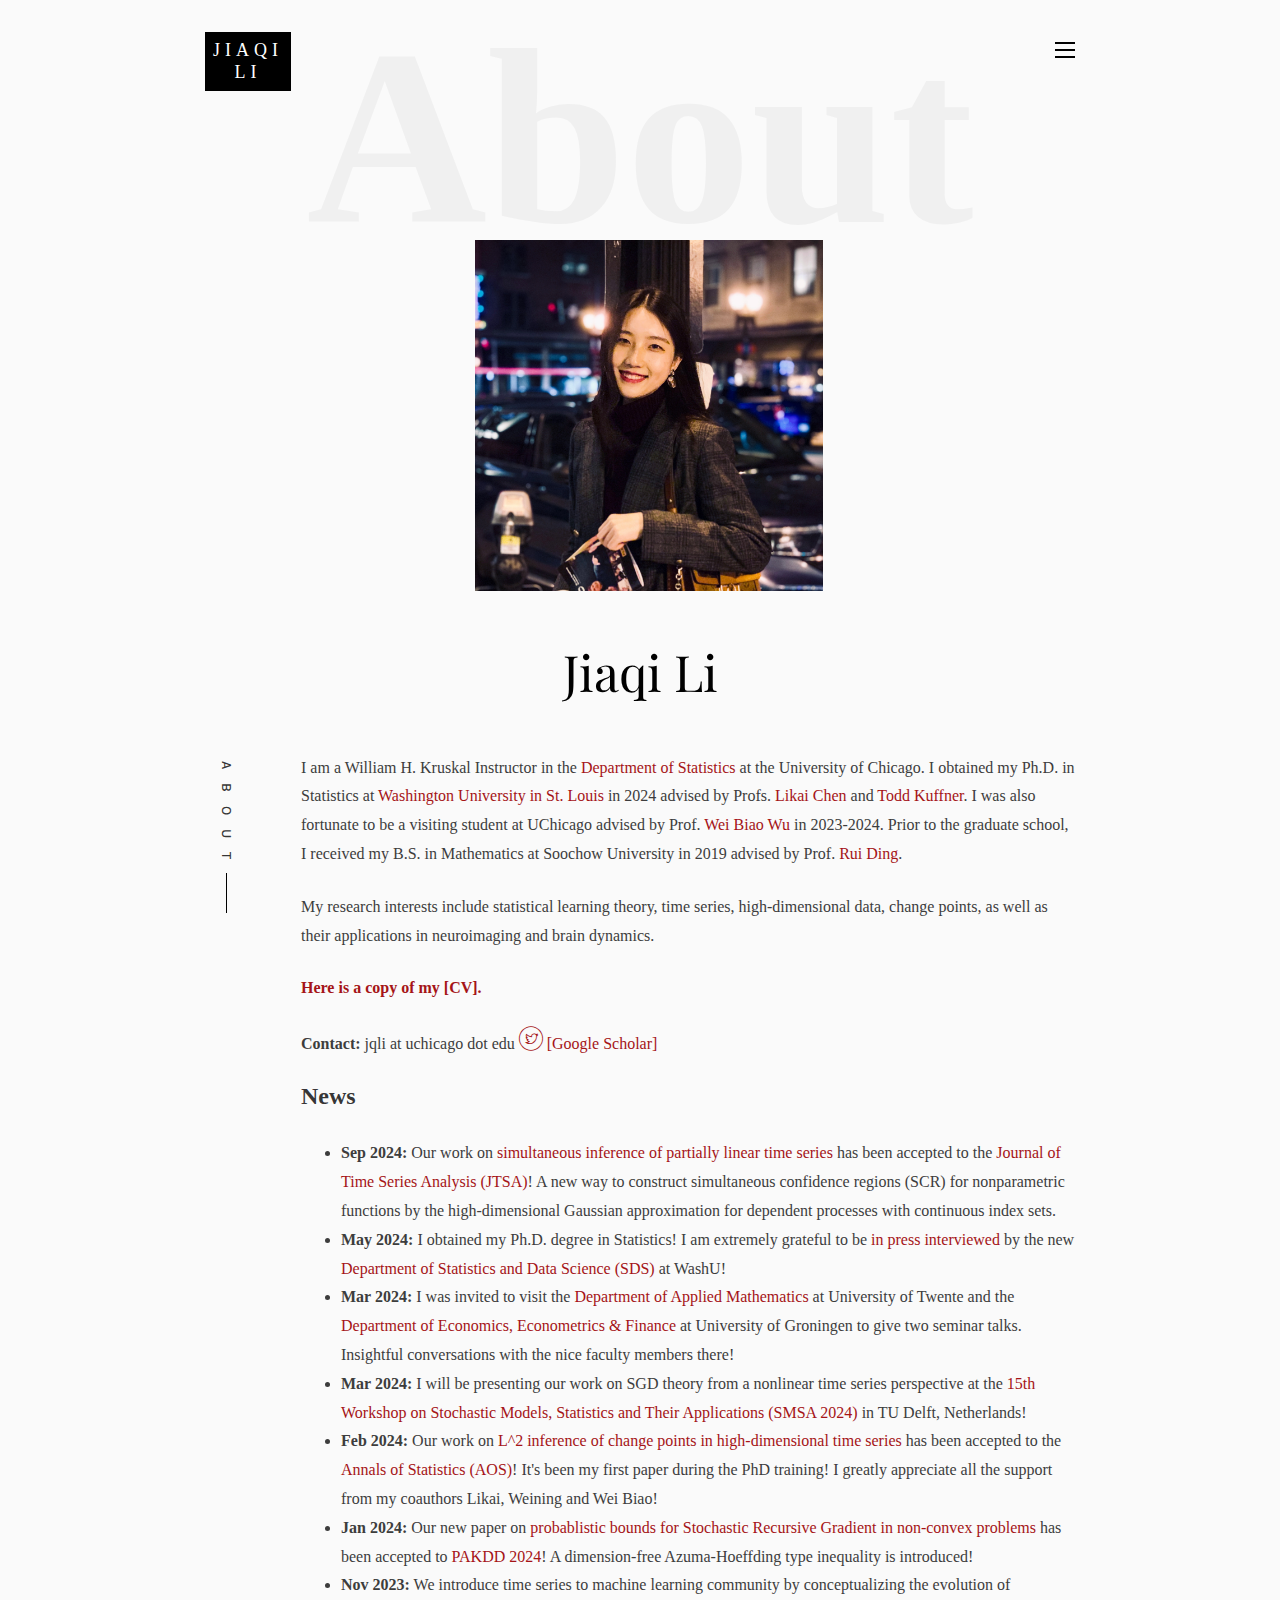
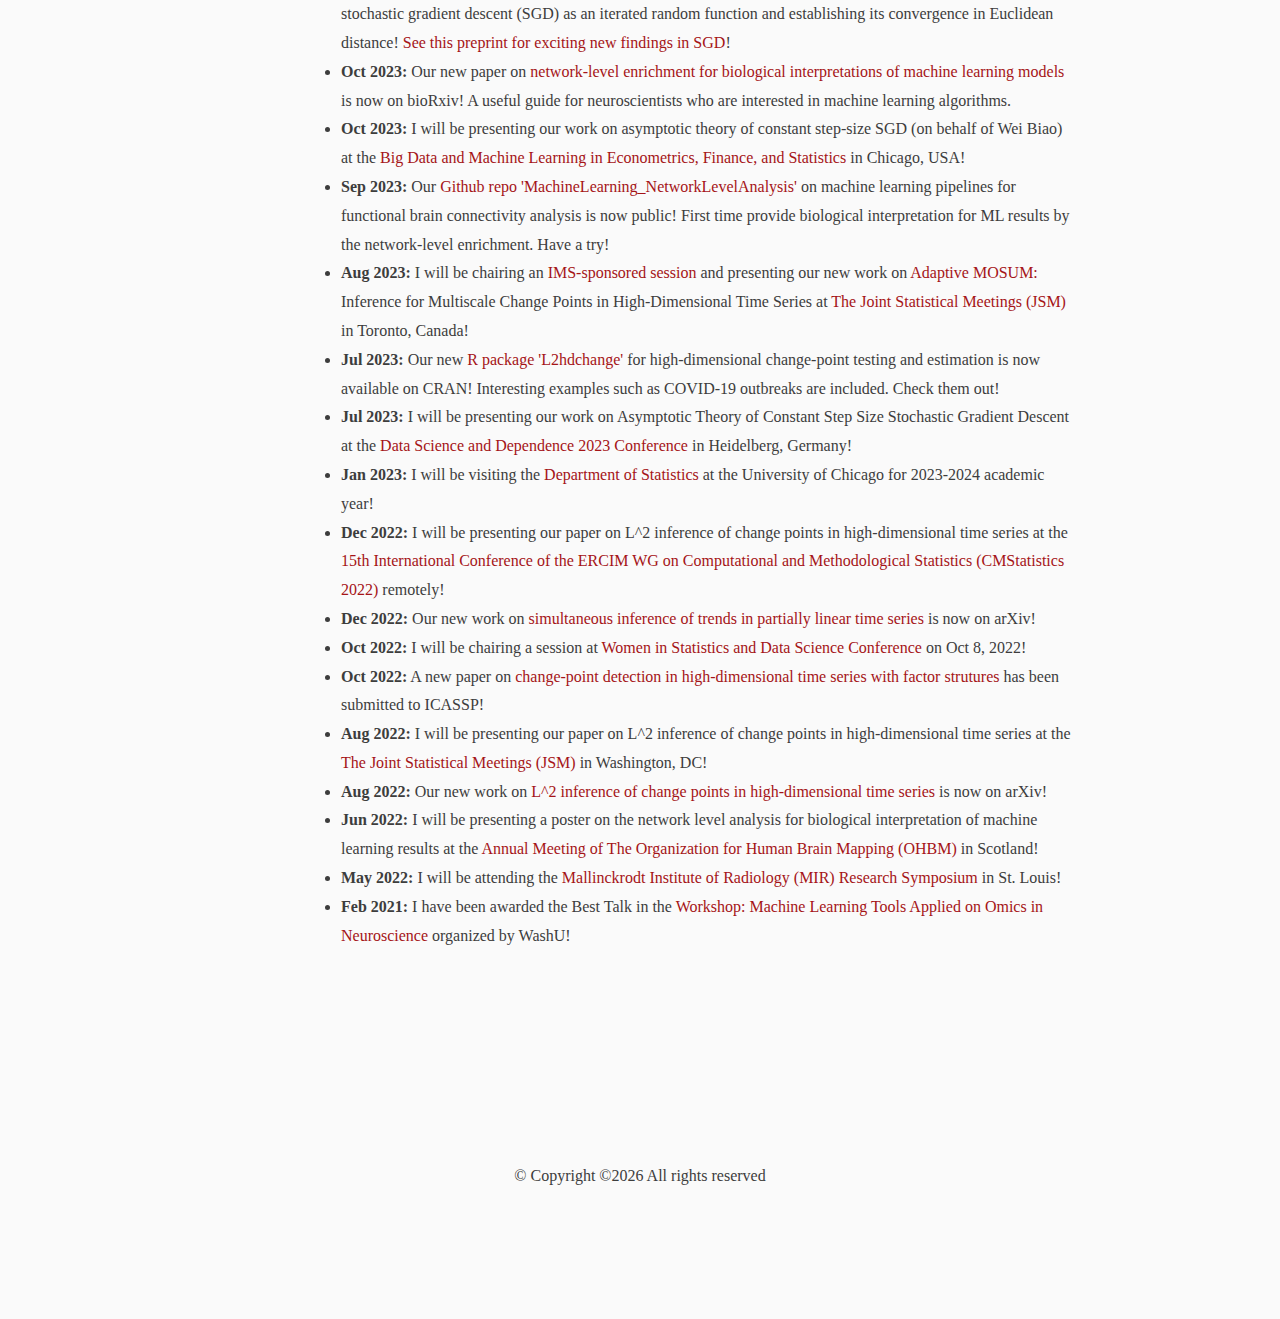
==== index.html @ d32bbbad "new pub" ====
<!DOCTYPE HTML>
<html>
	<head>
	<meta charset="utf-8">
	<meta http-equiv="X-UA-Compatible" content="IE=edge">
	<title>Jiaqi Li</title>
	<meta name="viewport" content="width=device-width, initial-scale=1">
	<meta name="description" content="" />
	<meta name="keywords" content="" />
	<meta name="author" content="" />

  <!-- Facebook and Twitter integration -->
	<meta property="og:title" content=""/>
	<meta property="og:image" content=""/>
	<meta property="og:url" content=""/>
	<meta property="og:site_name" content=""/>
	<meta property="og:description" content=""/>
	<meta name="twitter:title" content="" />
	<meta name="twitter:image" content="" />
	<meta name="twitter:url" content="" />
	<meta name="twitter:card" content="" />

	<!-- Place favicon.ico and apple-touch-icon.png in the root directory -->
	<link rel="shortcut icon" href="favicon.ico">

	<link href="https://fonts.googleapis.com/css?family=Karla:400,700" rel="stylesheet">
	<link href="https://fonts.googleapis.com/css?family=Playfair+Display:400,400i,700" rel="stylesheet">
	
	<!-- Animate.css -->
	<link rel="stylesheet" href="css/animate.css">
	<!-- Icomoon Icon Fonts-->
	<link rel="stylesheet" href="css/icomoon.css">
	<!-- Bootstrap  -->
	<link rel="stylesheet" href="css/bootstrap.css">
	<!-- Owl Carousel -->
	<link rel="stylesheet" href="css/owl.carousel.min.css">
	<link rel="stylesheet" href="css/owl.theme.default.min.css">
	<!-- Magnific Popup -->
	<link rel="stylesheet" href="css/magnific-popup.css">

	<link rel="stylesheet" href="css/style.css">


	<!-- Modernizr JS -->
	<script src="js/modernizr-2.6.2.min.js"></script>
	<!-- FOR IE9 below -->
	<!--[if lt IE 9]>
	<script src="js/respond.min.js"></script>
	<![endif]-->

	</head>
	<body>

	<nav id="colorlib-main-nav" role="navigation">
		<a href="#" class="js-colorlib-nav-toggle colorlib-nav-toggle active"><i></i></a>
		<div class="js-fullheight colorlib-table">
			<div class="colorlib-table-cell js-fullheight">
				<div class="row">
					<div class="col-md-12">
						<ul>
							<li class="active"><a href="index.html">Home</a></li>
							<li><a href="research.html">Research</a></li>
							<li><a href="teaching.html">Teaching</a></li>
							<li><a href="talks.html">Invited Talks</a></li>
							<li><a href="awards.html">Awards</a></li>
						</ul>
					</div>
				</div>
			</div>
		</div>
	</nav>
	
	<div id="colorlib-page">
		<header>
			<div class="container">
				<div class="row">
					<div class="col-md-12">
						<div class="colorlib-navbar-brand">
							<a class="colorlib-logo" href="index.html"><span>Jiaqi</span><span>Li</span></a>
						</div>
						<a href="#" class="js-colorlib-nav-toggle colorlib-nav-toggle"><i></i></a>
					</div>
				</div>
			</div>
		</header>
		<div id="colorlib-about">
			<div class="container">
				<div class="row text-center">
					<h2 class="bold">About</h2>
				</div>
				<div class="row">
					<div class="col-md-5" style="left:30%; width:100%; top:80px;">
						<img class="img-responsive about-img" src="images/me2.jpg" alt="Profile Photo"width="40%" height="40%" >
				</div>
					<div class="col-md-6" style="width:100%;top:80px;">
						<div class="about-desc">
							<h2><span><center>Jiaqi Li</center></span></h2>
							<div class="desc" style="width:100%;top:20px;">
								<div class="rotate">
									<h2 class="heading">About</h2>
								</div>
								<p> I am a William H. Kruskal Instructor in the <a href="https://stat.uchicago.edu/">Department of Statistics</a> at the University of Chicago. I obtained my Ph.D. in Statistics at <a href="https://sds.wustl.edu/">Washington University in St. Louis</a> in 2024 advised by Profs. <a href="https://www.math.wustl.edu/~likai/">Likai Chen</a> and <a href="https://www.math.wustl.edu/~kuffner/">Todd Kuffner</a>. I was also fortunate to be a visiting student at UChicago advised by Prof. <a href="https://stat.uchicago.edu/people/profile/wei-biao-wu/">Wei Biao Wu</a> in 2023-2024. Prior to the graduate school, I received my B.S. in Mathematics at Soochow University in 2019 advised by Prof. <a href="http://math.suda.edu.cn/40/ce/c18193a409806/page.htm">Rui Ding</a>.</p>
								
								<p>My research interests include statistical learning theory, time series, high-dimensional data, change points, as well as their applications in neuroimaging and brain dynamics.</p>
								
								<!--<p><b><font color="#a51417">I am on the 2023-2024 academic job market! <a href="https://drive.google.com/file/d/13npfSYD5qkMMIxzbzjti22knHMFYpekO/view?usp=sharing">[CV]</a> <a href="https://drive.google.com/file/d/1ecm9pVHcduiVQlpTcj-AUVAwcXgzxMup/view?usp=sharing">[RS]</a></font></b></p> -->

								<p><b><font color="#a51417">Here is a copy of my <a href="https://drive.google.com/file/d/1QO8EaOyReXJc2eXBwHR7rakdxSTAwYP7/view?usp=sharing">[CV]</a>. </font></b></p>

  								<p><b>Contact:</b> jqli at uchicago dot edu <a class="colorlib-social-icons" href="https://twitter.com/Jiaqi97Li"><i class="icon-twitter3"></i></a> <a href="https://scholar.google.com/citations?user=QF4pOmwAAAAJ&hl=en">[Google Scholar]</a></p>
  								
  								<h3><b>News</b></h3>
									<ul>
										<li><b>Sep 2024:</b> Our work on <a href="https://arxiv.org/abs/2212.10359">simultaneous inference of partially linear time series</a> has been accepted to the <a href="https://onlinelibrary.wiley.com/journal/14679892">Journal of Time Series Analysis (JTSA)</a>! A new way to construct simultaneous confidence regions (SCR) for nonparametric functions by the high-dimensional Gaussian approximation for dependent processes with continuous index sets.
										<li><b>May 2024:</b> I obtained my Ph.D. degree in Statistics! I am extremely grateful to be <a href="https://sds.wustl.edu/news/jiaqi-li-begin-her-career-william-h-kruskal-instructor-statistics-university-chicago">in press interviewed</a> by the new <a href="https://sds.wustl.edu/">Department of Statistics and Data Science (SDS)</a> at WashU!</li>
										<li><b>Mar 2024:</b> I was invited to visit the <a href="https://sites.google.com/view/seminarsmds/home-page">Department of Applied Mathematics</a> at University of Twente and the <a href="https://www.rug.nl/research/eef/">Department of Economics, Econometrics & Finance</a> at University of Groningen to give two seminar talks. Insightful conversations with the nice faculty members there!</li>
										<li><b>Mar 2024:</b> I will be presenting our work on SGD theory from a nonlinear time series perspective at the <a href="https://sites.google.com/view/smsa2024/">15th Workshop on Stochastic Models, Statistics and Their Applications (SMSA 2024)</a> in TU Delft, Netherlands!</li>
										<li><b>Feb 2024:</b> Our work on <a href="https://arxiv.org/abs/2208.13074">L^2 inference of change points in high-dimensional time series</a> has been accepted to the <a href="https://imstat.org/journals-and-publications/annals-of-statistics/">Annals of Statistics (AOS)</a>! It's been my first paper during the PhD training! I greatly appreciate all the support from my coauthors Likai, Weining and Wei Biao!
										<li><b>Jan 2024:</b> Our new paper on <a href="https://link.springer.com/chapter/10.1007/978-981-97-2259-4_11">probablistic bounds for Stochastic Recursive Gradient in non-convex problems</a> has been accepted to <a href="https://pakdd2024.org/">PAKDD 2024</a>! A dimension-free Azuma-Hoeffding type inequality is introduced!
										<li><b>Nov 2023:</b> We introduce time series to machine learning community by conceptualizing the evolution of stochastic gradient descent (SGD) as an iterated random function and establishing its convergence in Euclidean distance! <a href="https://drive.google.com/file/d/158mH_uiNkOjnBCYDXUWbYUyyr4UDR817/view?usp=sharing">See this preprint for exciting new findings in SGD</a>! 
										<li><b>Oct 2023:</b> Our new paper on <a href="https://www.biorxiv.org/content/10.1101/2023.10.14.562358v1">network-level enrichment for biological interpretations of machine learning models</a> is now on bioRxiv! A useful guide for neuroscientists who are interested in machine learning algorithms.</li>
										<li><b>Oct 2023:</b> I will be presenting our work on asymptotic theory of constant step-size SGD (on behalf of Wei Biao) at the <a href="https://stevanovichcenter.uchicago.edu/big-data-machine-learning-2023/">Big Data and Machine Learning in Econometrics, Finance, and Statistics</a> in Chicago, USA!</li>
										<li><b>Sep 2023:</b> Our <a href="https://github.com/WheelockLab/MachineLearning_NetworkLevelAnalysis">Github repo 'MachineLearning_NetworkLevelAnalysis'</a> on machine learning pipelines for functional brain connectivity analysis is now public! First time provide biological interpretation for ML results by the network-level enrichment. Have a try!</li>
										<li><b>Aug 2023:</b> I will be chairing an <a href="https://ww2.aievolution.com/JSMAnnual/index.cfm?do=ev.viewEv&ev=3060">IMS-sponsored session</a> and presenting our new work on <a href="https://ww2.aievolution.com/JSMAnnual/index.cfm?do=ev.viewEv&ev=3055">Adaptive MOSUM:</a> Inference for Multiscale Change Points in High-Dimensional Time Series at <a href="https://ww2.amstat.org/meetings/jsm/2023/">The Joint Statistical Meetings (JSM)</a> in Toronto, Canada!</li>
										<li><b>Jul 2023:</b> Our new <a href="https://cran.r-project.org/web/packages/L2hdchange/">R package 'L2hdchange'</a> for high-dimensional change-point testing and estimation is now available on CRAN! Interesting examples such as COVID-19 outbreaks are included. Check them out!</li>
										<li><b>Jul 2023:</b> I will be presenting our work on Asymptotic Theory of Constant Step Size Stochastic Gradient Descent at the <a href="https://stat.math.uni-heidelberg.de/datascience2023/index.html">Data Science and Dependence 2023 Conference</a> in Heidelberg, Germany!</li>
										<li><b>Jan 2023:</b> I will be visiting the <a href="https://stat.uchicago.edu/">Department of Statistics</a> at the University of Chicago for 2023-2024 academic year!</li>
										<li><b>Dec 2022:</b> I will be presenting our paper on L^2 inference of change points in high-dimensional time series at the <a href="http://www.cmstatistics.org/CMStatistics2022/">15th International Conference of the ERCIM WG on Computational and Methodological Statistics (CMStatistics 2022)</a> remotely!</li>
										<li><b>Dec 2022:</b> Our new work on <a href="https://arxiv.org/abs/2212.10359">simultaneous inference of trends in partially linear time series</a> is now on arXiv!</li>
										<li><b>Oct 2022:</b> I will be chairing a session at <a href="https://ww2.amstat.org/meetings/wsds/2022/">Women in Statistics and Data Science Conference</a> on Oct 8, 2022!</li>
										<li><b>Oct 2022:</b> A new paper on <a href="https://drive.google.com/file/d/1s4j0N3C0uhy-BPNg4ZkqmdHNwCSccaYa/view?usp=sharing">change-point detection in high-dimensional time series with factor strutures</a> has been submitted to ICASSP!</li>
										<li><b>Aug 2022:</b> I will be presenting our paper on L^2 inference of change points in high-dimensional time series at the <a href="https://ww2.amstat.org/meetings/jsm/2022/">The Joint Statistical Meetings (JSM)</a> in Washington, DC!</li>
										<li><b>Aug 2022:</b> Our new work on <a href="https://arxiv.org/abs/2208.13074">L^2 inference of change points in high-dimensional time series</a> is now on arXiv!</li>
										<li><b>Jun 2022:</b> I will be presenting a poster on the network level analysis for biological interpretation of machine learning results at the <a href="https://www.humanbrainmapping.org/i4a/pages/index.cfm?pageid=4118">Annual Meeting of The Organization for Human Brain Mapping (OHBM)</a> in Scotland!</li>
										<li><b>May 2022:</b> I will be attending the <a href="https://neuroscienceresearch.wustl.edu/calendar_event/mir-research-symposium-5-24-2022-mukherjee/">Mallinckrodt Institute of Radiology (MIR) Research Symposium</a> in St. Louis!</li>
										<li><b>Feb 2021:</b> I have been awarded the Best Talk in the <a href="https://neuroscienceresearch.wustl.edu/resources/workshops/workshop-machine-learning-omics/">Workshop: Machine Learning Tools Applied on Omics in Neuroscience</a> organized by WashU!</li>
									</ul>
							</div>
						</div>
					</div>
				</div>
			</div>			
		</div>


		<footer>
			<div id="footer">
				<div class="container">
					<div class="row">
						<div class="col-md-12 text-center">
							<p>
								&copy; <!-- Link back to Colorlib can't be removed. Template is licensed under CC BY 3.0. -->
Copyright &copy;<script>document.write(new Date().getFullYear());</script> All rights reserved
							</p>
						</div>
					</div>
				</div>
			</div>
		</footer>
	
	</div>

	<!-- jQuery -->
	<script src="js/jquery.min.js"></script>
	<!-- jQuery Easing -->
	<script src="js/jquery.easing.1.3.js"></script>
	<!-- Bootstrap -->
	<script src="js/bootstrap.min.js"></script>
	<!-- Waypoints -->
	<script src="js/jquery.waypoints.min.js"></script>
	<!-- Owl Carousel -->
	<script src="js/owl.carousel.min.js"></script>
	<!-- Magnific Popup -->
	<script src="js/jquery.magnific-popup.min.js"></script>
	<script src="js/magnific-popup-options.js"></script>

	<!-- Main JS (Do not remove) -->
	<script src="js/main.js"></script>

	</body>
</html>
---- css/icomoon.css ----
@font-face {
  font-family: 'icomoon';
  src:  url('fonts/icomoon.eot?tmere9');
  src:  url('fonts/icomoon.eot?tmere9#iefix') format('embedded-opentype'),
    url('fonts/icomoon.ttf?tmere9') format('truetype'),
    url('fonts/icomoon.woff?tmere9') format('woff'),
    url('fonts/icomoon.svg?tmere9#icomoon') format('svg');
  font-weight: normal;
  font-style: normal;
}

[class^="icon-"], [class*=" icon-"] {
  /* use !important to prevent issues with browser extensions that change fonts */
  font-family: 'icomoon' !important;
  speak: none;
  font-style: normal;
  font-weight: normal;
  font-variant: normal;
  text-transform: none;
  line-height: 1;

  /* Better Font Rendering =========== */
  -webkit-font-smoothing: antialiased;
  -moz-osx-font-smoothing: grayscale;
}

.icon-activity:before {
  content: "\e900";
}
.icon-airplay:before {
  content: "\e901";
}
.icon-alert-circle:before {
  content: "\e902";
}
.icon-alert-octagon:before {
  content: "\e903";
}
.icon-alert-triangle:before {
  content: "\e904";
}
.icon-align-center:before {
  content: "\e905";
}
.icon-align-justify:before {
  content: "\e906";
}
.icon-align-left:before {
  content: "\e907";
}
.icon-align-right:before {
  content: "\e908";
}
.icon-anchor:before {
  content: "\e909";
}
.icon-aperture:before {
  content: "\e90a";
}
.icon-arrow-down3:before {
  content: "\e90b";
}
.icon-arrow-down-circle:before {
  content: "\e90c";
}
.icon-arrow-down-left3:before {
  content: "\e90d";
}
.icon-arrow-down-right3:before {
  content: "\e90e";
}
.icon-arrow-left3:before {
  content: "\e90f";
}
.icon-arrow-left-circle:before {
  content: "\e910";
}
.icon-arrow-right3:before {
  content: "\e911";
}
.icon-arrow-right-circle:before {
  content: "\e912";
}
.icon-arrow-up3:before {
  content: "\e913";
}
.icon-arrow-up-circle:before {
  content: "\e914";
}
.icon-arrow-up-left3:before {
  content: "\e915";
}
.icon-arrow-up-right3:before {
  content: "\e916";
}
.icon-at-sign:before {
  content: "\e917";
}
.icon-award:before {
  content: "\e918";
}
.icon-bar-chart:before {
  content: "\e919";
}
.icon-bar-chart-2:before {
  content: "\e91a";
}
.icon-battery:before {
  content: "\e91b";
}
.icon-battery-charging:before {
  content: "\e91c";
}
.icon-bell2:before {
  content: "\e91d";
}
.icon-bell-off:before {
  content: "\e91e";
}
.icon-bluetooth:before {
  content: "\e91f";
}
.icon-bold2:before {
  content: "\e920";
}
.icon-book2:before {
  content: "\e921";
}
.icon-book-open:before {
  content: "\e922";
}
.icon-bookmark2:before {
  content: "\e923";
}
.icon-box:before {
  content: "\e924";
}
.icon-briefcase2:before {
  content: "\e925";
}
.icon-calendar2:before {
  content: "\e926";
}
.icon-camera2:before {
  content: "\e927";
}
.icon-camera-off:before {
  content: "\e928";
}
.icon-cast:before {
  content: "\e929";
}
.icon-check:before {
  content: "\e92a";
}
.icon-check-circle:before {
  content: "\e92b";
}
.icon-check-square:before {
  content: "\e92c";
}
.icon-chevron-down:before {
  content: "\e92d";
}
.icon-chevron-left:before {
  content: "\e92e";
}
.icon-chevron-right:before {
  content: "\e92f";
}
.icon-chevron-up:before {
  content: "\e930";
}
.icon-chevrons-down:before {
  content: "\e931";
}
.icon-chevrons-left:before {
  content: "\e932";
}
.icon-chevrons-right:before {
  content: "\e933";
}
.icon-chevrons-up:before {
  content: "\e934";
}
.icon-chrome2:before {
  content: "\e935";
}
.icon-circle:before {
  content: "\e936";
}
.icon-clipboard2:before {
  content: "\e937";
}
.icon-clock3:before {
  content: "\e938";
}
.icon-cloud2:before {
  content: "\e939";
}
.icon-cloud-drizzle:before {
  content: "\e93a";
}
.icon-cloud-lightning:before {
  content: "\e93b";
}
.icon-cloud-off:before {
  content: "\e93c";
}
.icon-cloud-rain:before {
  content: "\e93d";
}
.icon-cloud-snow:before {
  content: "\e93e";
}
.icon-code:before {
  content: "\e93f";
}
.icon-codepen2:before {
  content: "\e940";
}
.icon-command2:before {
  content: "\e941";
}
.icon-compass3:before {
  content: "\e942";
}
.icon-copy2:before {
  content: "\e943";
}
.icon-corner-down-left:before {
  content: "\e944";
}
.icon-corner-down-right:before {
  content: "\e945";
}
.icon-corner-left-down:before {
  content: "\e946";
}
.icon-corner-left-up:before {
  content: "\e947";
}
.icon-corner-right-down:before {
  content: "\e948";
}
.icon-corner-right-up:before {
  content: "\e949";
}
.icon-corner-up-left:before {
  content: "\e94a";
}
.icon-corner-up-right:before {
  content: "\e94b";
}
.icon-cpu:before {
  content: "\e94c";
}
.icon-credit-card2:before {
  content: "\e94d";
}
.icon-crop2:before {
  content: "\e94e";
}
.icon-crosshair:before {
  content: "\e94f";
}
.icon-database2:before {
  content: "\e950";
}
.icon-delete:before {
  content: "\e951";
}
.icon-disc:before {
  content: "\e952";
}
.icon-dollar-sign:before {
  content: "\e953";
}
.icon-download4:before {
  content: "\e954";
}
.icon-download-cloud:before {
  content: "\e955";
}
.icon-droplet2:before {
  content: "\e956";
}
.icon-edit:before {
  content: "\e957";
}
.icon-edit-2:before {
  content: "\e958";
}
.icon-edit-3:before {
  content: "\e959";
}
.icon-external-link:before {
  content: "\e95a";
}
.icon-eye2:before {
  content: "\e95b";
}
.icon-eye-off:before {
  content: "\e95c";
}
.icon-facebook3:before {
  content: "\e95d";
}
.icon-fast-forward:before {
  content: "\e95e";
}
.icon-feather:before {
  content: "\e95f";
}
.icon-file:before {
  content: "\e960";
}
.icon-file-minus:before {
  content: "\e961";
}
.icon-file-plus:before {
  content: "\e962";
}
.icon-file-text3:before {
  content: "\e963";
}
.icon-film2:before {
  content: "\e964";
}
.icon-filter2:before {
  content: "\e965";
}
.icon-flag2:before {
  content: "\e966";
}
.icon-folder2:before {
  content: "\e967";
}
.icon-folder-minus2:before {
  content: "\e968";
}
.icon-folder-plus2:before {
  content: "\e969";
}
.icon-git-branch:before {
  content: "\e96a";
}
.icon-git-commit:before {
  content: "\e96b";
}
.icon-git-merge:before {
  content: "\e96c";
}
.icon-git-pull-request:before {
  content: "\e96d";
}
.icon-github2:before {
  content: "\e96e";
}
.icon-gitlab:before {
  content: "\e96f";
}
.icon-globe:before {
  content: "\e970";
}
.icon-grid:before {
  content: "\e971";
}
.icon-hard-drive:before {
  content: "\e972";
}
.icon-hash:before {
  content: "\e973";
}
.icon-headphones2:before {
  content: "\e974";
}
.icon-heart2:before {
  content: "\e975";
}
.icon-help-circle:before {
  content: "\e976";
}
.icon-home4:before {
  content: "\e977";
}
.icon-image2:before {
  content: "\e978";
}
.icon-inbox:before {
  content: "\e979";
}
.icon-info2:before {
  content: "\e97a";
}
.icon-instagram2:before {
  content: "\e97b";
}
.icon-italic2:before {
  content: "\e97c";
}
.icon-layers:before {
  content: "\e97d";
}
.icon-layout:before {
  content: "\e97e";
}
.icon-life-buoy:before {
  content: "\e97f";
}
.icon-link2:before {
  content: "\e980";
}
.icon-link-2:before {
  content: "\e981";
}
.icon-linkedin3:before {
  content: "\e982";
}
.icon-list3:before {
  content: "\e983";
}
.icon-loader:before {
  content: "\e984";
}
.icon-lock2:before {
  content: "\e985";
}
.icon-log-in:before {
  content: "\e986";
}
.icon-log-out:before {
  content: "\e987";
}
.icon-mail5:before {
  content: "\e988";
}
.icon-map3:before {
  content: "\e989";
}
.icon-map-pin:before {
  content: "\e98a";
}
.icon-maximize:before {
  content: "\e98b";
}
.icon-maximize-2:before {
  content: "\e98c";
}
.icon-menu5:before {
  content: "\e98d";
}
.icon-message-circle:before {
  content: "\e98e";
}
.icon-message-square:before {
  content: "\e98f";
}
.icon-mic2:before {
  content: "\e990";
}
.icon-mic-off:before {
  content: "\e991";
}
.icon-minimize:before {
  content: "\e992";
}
.icon-minimize-2:before {
  content: "\e993";
}
.icon-minus2:before {
  content: "\e994";
}
.icon-minus-circle:before {
  content: "\e995";
}
.icon-minus-square:before {
  content: "\e996";
}
.icon-monitor:before {
  content: "\e997";
}
.icon-moon:before {
  content: "\e998";
}
.icon-more-horizontal:before {
  content: "\e999";
}
.icon-more-vertical:before {
  content: "\e99a";
}
.icon-move:before {
  content: "\e99b";
}
.icon-music2:before {
  content: "\e99c";
}
.icon-navigation:before {
  content: "\e99d";
}
.icon-navigation-2:before {
  content: "\e99e";
}
.icon-octagon:before {
  content: "\e99f";
}
.icon-package:before {
  content: "\e9a0";
}
.icon-paperclip:before {
  content: "\e9a1";
}
.icon-pause3:before {
  content: "\e9a2";
}
.icon-pause-circle:before {
  content: "\e9a3";
}
.icon-percent:before {
  content: "\e9a4";
}
.icon-phone2:before {
  content: "\e9a5";
}
.icon-phone-call:before {
  content: "\e9a6";
}
.icon-phone-forwarded:before {
  content: "\e9a7";
}
.icon-phone-incoming:before {
  content: "\e9a8";
}
.icon-phone-missed:before {
  content: "\e9a9";
}
.icon-phone-off:before {
  content: "\e9aa";
}
.icon-phone-outgoing:before {
  content: "\e9ab";
}
.icon-pie-chart2:before {
  content: "\e9ac";
}
.icon-play4:before {
  content: "\e9ad";
}
.icon-play-circle:before {
  content: "\e9ae";
}
.icon-plus2:before {
  content: "\e9af";
}
.icon-plus-circle:before {
  content: "\e9b0";
}
.icon-plus-square:before {
  content: "\e9b1";
}
.icon-pocket:before {
  content: "\e9b2";
}
.icon-power2:before {
  content: "\e9b3";
}
.icon-printer2:before {
  content: "\e9b4";
}
.icon-radio:before {
  content: "\e9b5";
}
.icon-refresh-ccw:before {
  content: "\e9b6";
}
.icon-refresh-cw:before {
  content: "\e9b7";
}
.icon-repeat:before {
  content: "\e9b8";
}
.icon-rewind:before {
  content: "\e9b9";
}
.icon-rotate-ccw:before {
  content: "\e9ba";
}
.icon-rotate-cw:before {
  content: "\e9bb";
}
.icon-rss3:before {
  content: "\e9bc";
}
.icon-save:before {
  content: "\e9bd";
}
.icon-scissors2:before {
  content: "\e9be";
}
.icon-search2:before {
  content: "\e9bf";
}
.icon-send:before {
  content: "\e9c0";
}
.icon-server:before {
  content: "\e9c1";
}
.icon-settings:before {
  content: "\e9c2";
}
.icon-share3:before {
  content: "\e9c3";
}
.icon-share-2:before {
  content: "\e9c4";
}
.icon-shield2:before {
  content: "\e9c5";
}
.icon-shield-off:before {
  content: "\e9c6";
}
.icon-shopping-bag:before {
  content: "\e9c7";
}
.icon-shopping-cart:before {
  content: "\e9c8";
}
.icon-shuffle2:before {
  content: "\e9c9";
}
.icon-sidebar:before {
  content: "\e9ca";
}
.icon-skip-back:before {
  content: "\e9cb";
}
.icon-skip-forward:before {
  content: "\e9cc";
}
.icon-slack:before {
  content: "\e9cd";
}
.icon-slash:before {
  content: "\e9ce";
}
.icon-sliders:before {
  content: "\e9cf";
}
.icon-smartphone:before {
  content: "\e9d0";
}
.icon-speaker:before {
  content: "\e9d1";
}
.icon-square:before {
  content: "\e9d2";
}
.icon-star:before {
  content: "\e9d3";
}
.icon-stop-circle:before {
  content: "\e9d4";
}
.icon-sun2:before {
  content: "\e9d5";
}
.icon-sunrise:before {
  content: "\e9d6";
}
.icon-sunset:before {
  content: "\e9d7";
}
.icon-tablet2:before {
  content: "\e9d8";
}
.icon-tag:before {
  content: "\e9d9";
}
.icon-target2:before {
  content: "\e9da";
}
.icon-terminal2:before {
  content: "\e9db";
}
.icon-thermometer:before {
  content: "\e9dc";
}
.icon-thumbs-down:before {
  content: "\e9dd";
}
.icon-thumbs-up:before {
  content: "\e9de";
}
.icon-toggle-left:before {
  content: "\e9df";
}
.icon-toggle-right:before {
  content: "\e9e0";
}
.icon-trash:before {
  content: "\e9e1";
}
.icon-trash-2:before {
  content: "\e9e2";
}
.icon-trending-down:before {
  content: "\e9e3";
}
.icon-trending-up:before {
  content: "\e9e4";
}
.icon-triangle:before {
  content: "\e9e5";
}
.icon-truck2:before {
  content: "\e9e6";
}
.icon-tv2:before {
  content: "\e9e7";
}
.icon-twitter2:before {
  content: "\e9e8";
}
.icon-type:before {
  content: "\e9e9";
}
.icon-umbrella:before {
  content: "\e9ea";
}
.icon-underline2:before {
  content: "\e9eb";
}
.icon-unlock:before {
  content: "\e9ec";
}
.icon-upload4:before {
  content: "\e9ed";
}
.icon-upload-cloud:before {
  content: "\e9ee";
}
.icon-user2:before {
  content: "\e9ef";
}
.icon-user-check2:before {
  content: "\e9f0";
}
.icon-user-minus2:before {
  content: "\e9f1";
}
.icon-user-plus2:before {
  content: "\e9f2";
}
.icon-user-x:before {
  content: "\e9f3";
}
.icon-users2:before {
  content: "\e9f4";
}
.icon-video:before {
  content: "\e9f5";
}
.icon-video-off:before {
  content: "\e9f6";
}
.icon-voicemail:before {
  content: "\e9f7";
}
.icon-volume:before {
  content: "\e9f8";
}
.icon-volume-1:before {
  content: "\e9f9";
}
.icon-volume-2:before {
  content: "\e9fa";
}
.icon-volume-x:before {
  content: "\e9fb";
}
.icon-watch:before {
  content: "\e9fc";
}
.icon-wifi:before {
  content: "\e9fd";
}
.icon-wifi-off:before {
  content: "\e9fe";
}
.icon-wind:before {
  content: "\e9ff";
}
.icon-x:before {
  content: "\ea00";
}
.icon-x-circle:before {
  content: "\ea01";
}
.icon-x-square:before {
  content: "\ea02";
}
.icon-zap:before {
  content: "\ea03";
}
.icon-zap-off:before {
  content: "\ea04";
}
.icon-zoom-in2:before {
  content: "\ea05";
}
.icon-zoom-out2:before {
  content: "\ea06";
}
.icon-times:before {
  content: "\ea07";
}
.icon-tick:before {
  content: "\ea08";
}
.icon-plus3:before {
  content: "\ea09";
}
.icon-minus3:before {
  content: "\ea0a";
}
.icon-equals:before {
  content: "\ea0b";
}
.icon-divide:before {
  content: "\ea0c";
}
.icon-chevron-right2:before {
  content: "\ea0d";
}
.icon-chevron-left2:before {
  content: "\ea0e";
}
.icon-arrow-right-thick:before {
  content: "\ea0f";
}
.icon-arrow-left-thick:before {
  content: "\ea10";
}
.icon-th-small:before {
  content: "\ea11";
}
.icon-th-menu:before {
  content: "\ea12";
}
.icon-th-list:before {
  content: "\ea13";
}
.icon-th-large:before {
  content: "\ea14";
}
.icon-home5:before {
  content: "\ea15";
}
.icon-arrow-forward:before {
  content: "\ea16";
}
.icon-arrow-back:before {
  content: "\ea17";
}
.icon-rss4:before {
  content: "\ea18";
}
.icon-location3:before {
  content: "\ea19";
}
.icon-link3:before {
  content: "\ea1a";
}
.icon-image3:before {
  content: "\ea1b";
}
.icon-arrow-up-thick:before {
  content: "\ea1c";
}
.icon-arrow-down-thick:before {
  content: "\ea1d";
}
.icon-starburst:before {
  content: "\ea1e";
}
.icon-starburst-outline:before {
  content: "\ea1f";
}
.icon-star2:before {
  content: "\ea20";
}
.icon-flow-children:before {
  content: "\ea21";
}
.icon-export:before {
  content: "\ea22";
}
.icon-delete2:before {
  content: "\ea23";
}
.icon-delete-outline:before {
  content: "\ea24";
}
.icon-cloud-storage:before {
  content: "\ea25";
}
.icon-wi-fi:before {
  content: "\ea26";
}
.icon-heart3:before {
  content: "\ea27";
}
.icon-flash:before {
  content: "\ea28";
}
.icon-cancel:before {
  content: "\ea29";
}
.icon-backspace:before {
  content: "\ea2a";
}
.icon-attachment2:before {
  content: "\ea2b";
}
.icon-arrow-move:before {
  content: "\ea2c";
}
.icon-warning2:before {
  content: "\ea2d";
}
.icon-user3:before {
  content: "\ea2e";
}
.icon-radar:before {
  content: "\ea2f";
}
.icon-lock-open:before {
  content: "\ea30";
}
.icon-lock-closed:before {
  content: "\ea31";
}
.icon-location-arrow:before {
  content: "\ea32";
}
.icon-info3:before {
  content: "\ea33";
}
.icon-user-delete:before {
  content: "\ea34";
}
.icon-user-add:before {
  content: "\ea35";
}
.icon-media-pause:before {
  content: "\ea36";
}
.icon-group:before {
  content: "\ea37";
}
.icon-chart-pie:before {
  content: "\ea38";
}
.icon-chart-line:before {
  content: "\ea39";
}
.icon-chart-bar:before {
  content: "\ea3a";
}
.icon-chart-area:before {
  content: "\ea3b";
}
.icon-video2:before {
  content: "\ea3c";
}
.icon-point-of-interest:before {
  content: "\ea3d";
}
.icon-infinity:before {
  content: "\ea3e";
}
.icon-globe2:before {
  content: "\ea3f";
}
.icon-eye3:before {
  content: "\ea40";
}
.icon-cog2:before {
  content: "\ea41";
}
.icon-camera3:before {
  content: "\ea42";
}
.icon-upload5:before {
  content: "\ea43";
}
.icon-scissors3:before {
  content: "\ea44";
}
.icon-refresh:before {
  content: "\ea45";
}
.icon-pin:before {
  content: "\ea46";
}
.icon-key3:before {
  content: "\ea47";
}
.icon-info-large:before {
  content: "\ea48";
}
.icon-eject2:before {
  content: "\ea49";
}
.icon-download5:before {
  content: "\ea4a";
}
.icon-zoom:before {
  content: "\ea4b";
}
.icon-zoom-out3:before {
  content: "\ea4c";
}
.icon-zoom-in3:before {
  content: "\ea4d";
}
.icon-sort-numerically:before {
  content: "\ea4e";
}
.icon-sort-alphabetically:before {
  content: "\ea4f";
}
.icon-input-checked:before {
  content: "\ea50";
}
.icon-calender:before {
  content: "\ea51";
}
.icon-world:before {
  content: "\ea52";
}
.icon-notes:before {
  content: "\ea53";
}
.icon-code2:before {
  content: "\ea54";
}
.icon-arrow-sync:before {
  content: "\ea55";
}
.icon-arrow-shuffle:before {
  content: "\ea56";
}
.icon-arrow-repeat:before {
  content: "\ea57";
}
.icon-arrow-minimise:before {
  content: "\ea58";
}
.icon-arrow-maximise:before {
  content: "\ea59";
}
.icon-arrow-loop:before {
  content: "\ea5a";
}
.icon-anchor2:before {
  content: "\ea5b";
}
.icon-spanner:before {
  content: "\ea5c";
}
.icon-puzzle:before {
  content: "\ea5d";
}
.icon-power3:before {
  content: "\ea5e";
}
.icon-plane:before {
  content: "\ea5f";
}
.icon-pi:before {
  content: "\ea60";
}
.icon-phone3:before {
  content: "\ea61";
}
.icon-microphone:before {
  content: "\ea62";
}
.icon-media-rewind:before {
  content: "\ea63";
}
.icon-flag3:before {
  content: "\ea64";
}
.icon-adjust-brightness:before {
  content: "\ea65";
}
.icon-waves:before {
  content: "\ea66";
}
.icon-social-twitter:before {
  content: "\ea67";
}
.icon-social-facebook:before {
  content: "\ea68";
}
.icon-social-dribbble:before {
  content: "\ea69";
}
.icon-media-stop:before {
  content: "\ea6a";
}
.icon-media-record:before {
  content: "\ea6b";
}
.icon-media-play:before {
  content: "\ea6c";
}
.icon-media-fast-forward:before {
  content: "\ea6d";
}
.icon-media-eject:before {
  content: "\ea6e";
}
.icon-social-vimeo:before {
  content: "\ea6f";
}
.icon-social-tumbler:before {
  content: "\ea70";
}
.icon-social-skype:before {
  content: "\ea71";
}
.icon-social-pinterest:before {
  content: "\ea72";
}
.icon-social-linkedin:before {
  content: "\ea73";
}
.icon-social-last-fm:before {
  content: "\ea74";
}
.icon-social-github:before {
  content: "\ea75";
}
.icon-social-flickr:before {
  content: "\ea76";
}
.icon-at:before {
  content: "\ea77";
}
.icon-times-outline:before {
  content: "\ea78";
}
.icon-plus-outline:before {
  content: "\ea79";
}
.icon-minus-outline:before {
  content: "\ea7a";
}
.icon-tick-outline:before {
  content: "\ea7b";
}
.icon-th-large-outline:before {
  content: "\ea7c";
}
.icon-equals-outline:before {
  content: "\ea7d";
}
.icon-divide-outline:before {
  content: "\ea7e";
}
.icon-chevron-right-outline:before {
  content: "\ea7f";
}
.icon-chevron-left-outline:before {
  content: "\ea80";
}
.icon-arrow-right-outline:before {
  content: "\ea81";
}
.icon-arrow-left-outline:before {
  content: "\ea82";
}
.icon-th-small-outline:before {
  content: "\ea83";
}
.icon-th-menu-outline:before {
  content: "\ea84";
}
.icon-th-list-outline:before {
  content: "\ea85";
}
.icon-news:before {
  content: "\ea86";
}
.icon-home-outline:before {
  content: "\ea87";
}
.icon-arrow-up-outline:before {
  content: "\ea88";
}
.icon-arrow-forward-outline:before {
  content: "\ea89";
}
.icon-arrow-down-outline:before {
  content: "\ea8a";
}
.icon-arrow-back-outline:before {
  content: "\ea8b";
}
.icon-trash2:before {
  content: "\ea8c";
}
.icon-rss-outline:before {
  content: "\ea8d";
}
.icon-message:before {
  content: "\ea8e";
}
.icon-location-outline:before {
  content: "\ea8f";
}
.icon-link-outline:before {
  content: "\ea90";
}
.icon-image-outline:before {
  content: "\ea91";
}
.icon-export-outline:before {
  content: "\ea92";
}
.icon-cross2:before {
  content: "\ea93";
}
.icon-wi-fi-outline:before {
  content: "\ea94";
}
.icon-star-outline:before {
  content: "\ea95";
}
.icon-media-pause-outline:before {
  content: "\ea96";
}
.icon-mail6:before {
  content: "\ea97";
}
.icon-heart-outline:before {
  content: "\ea98";
}
.icon-flash-outline:before {
  content: "\ea99";
}
.icon-cancel-outline:before {
  content: "\ea9a";
}
.icon-beaker:before {
  content: "\ea9b";
}
.icon-arrow-move-outline:before {
  content: "\ea9c";
}
.icon-watch2:before {
  content: "\ea9d";
}
.icon-warning-outline:before {
  content: "\ea9e";
}
.icon-time:before {
  content: "\ea9f";
}
.icon-radar-outline:before {
  content: "\eaa0";
}
.icon-lock-open-outline:before {
  content: "\eaa1";
}
.icon-location-arrow-outline:before {
  content: "\eaa2";
}
.icon-info-outline:before {
  content: "\eaa3";
}
.icon-backspace-outline:before {
  content: "\eaa4";
}
.icon-attachment-outline:before {
  content: "\eaa5";
}
.icon-user-outline:before {
  content: "\eaa6";
}
.icon-user-delete-outline:before {
  content: "\eaa7";
}
.icon-user-add-outline:before {
  content: "\eaa8";
}
.icon-lock-closed-outline:before {
  content: "\eaa9";
}
.icon-group-outline:before {
  content: "\eaaa";
}
.icon-chart-pie-outline:before {
  content: "\eaab";
}
.icon-chart-line-outline:before {
  content: "\eaac";
}
.icon-chart-bar-outline:before {
  content: "\eaad";
}
.icon-chart-area-outline:before {
  content: "\eaae";
}
.icon-video-outline:before {
  content: "\eaaf";
}
.icon-point-of-interest-outline:before {
  content: "\eab0";
}
.icon-map4:before {
  content: "\eab1";
}
.icon-key-outline:before {
  content: "\eab2";
}
.icon-infinity-outline:before {
  content: "\eab3";
}
.icon-globe-outline:before {
  content: "\eab4";
}
.icon-eye-outline:before {
  content: "\eab5";
}
.icon-cog-outline:before {
  content: "\eab6";
}
.icon-camera-outline:before {
  content: "\eab7";
}
.icon-upload-outline:before {
  content: "\eab8";
}
.icon-support:before {
  content: "\eab9";
}
.icon-scissors-outline:before {
  content: "\eaba";
}
.icon-refresh-outline:before {
  content: "\eabb";
}
.icon-info-large-outline:before {
  content: "\eabc";
}
.icon-eject-outline:before {
  content: "\eabd";
}
.icon-download-outline:before {
  content: "\eabe";
}
.icon-battery-mid:before {
  content: "\eabf";
}
.icon-battery-low:before {
  content: "\eac0";
}
.icon-battery-high:before {
  content: "\eac1";
}
.icon-zoom-outline:before {
  content: "\eac2";
}
.icon-zoom-out-outline:before {
  content: "\eac3";
}
.icon-zoom-in-outline:before {
  content: "\eac4";
}
.icon-tag2:before {
  content: "\eac5";
}
.icon-tabs-outline:before {
  content: "\eac6";
}
.icon-pin-outline:before {
  content: "\eac7";
}
.icon-message-typing:before {
  content: "\eac8";
}
.icon-directions:before {
  content: "\eac9";
}
.icon-battery-full:before {
  content: "\eaca";
}
.icon-battery-charge:before {
  content: "\eacb";
}
.icon-pipette:before {
  content: "\eacc";
}
.icon-pencil3:before {
  content: "\eacd";
}
.icon-folder3:before {
  content: "\eace";
}
.icon-folder-delete:before {
  content: "\eacf";
}
.icon-folder-add:before {
  content: "\ead0";
}
.icon-edit2:before {
  content: "\ead1";
}
.icon-document:before {
  content: "\ead2";
}
.icon-document-delete:before {
  content: "\ead3";
}
.icon-document-add:before {
  content: "\ead4";
}
.icon-brush:before {
  content: "\ead5";
}
.icon-thumbs-up2:before {
  content: "\ead6";
}
.icon-thumbs-down2:before {
  content: "\ead7";
}
.icon-pen2:before {
  content: "\ead8";
}
.icon-sort-numerically-outline:before {
  content: "\ead9";
}
.icon-sort-alphabetically-outline:before {
  content: "\eada";
}
.icon-social-last-fm-circular:before {
  content: "\eadb";
}
.icon-social-github-circular:before {
  content: "\eadc";
}
.icon-compass4:before {
  content: "\eadd";
}
.icon-bookmark3:before {
  content: "\eade";
}
.icon-input-checked-outline:before {
  content: "\eadf";
}
.icon-code-outline:before {
  content: "\eae0";
}
.icon-calender-outline:before {
  content: "\eae1";
}
.icon-business-card:before {
  content: "\eae2";
}
.icon-arrow-up4:before {
  content: "\eae3";
}
.icon-arrow-sync-outline:before {
  content: "\eae4";
}
.icon-arrow-right4:before {
  content: "\eae5";
}
.icon-arrow-repeat-outline:before {
  content: "\eae6";
}
.icon-arrow-loop-outline:before {
  content: "\eae7";
}
.icon-arrow-left4:before {
  content: "\eae8";
}
.icon-flow-switch:before {
  content: "\eae9";
}
.icon-flow-parallel:before {
  content: "\eaea";
}
.icon-flow-merge:before {
  content: "\eaeb";
}
.icon-document-text:before {
  content: "\eaec";
}
.icon-clipboard3:before {
  content: "\eaed";
}
.icon-calculator2:before {
  content: "\eaee";
}
.icon-arrow-minimise-outline:before {
  content: "\eaef";
}
.icon-arrow-maximise-outline:before {
  content: "\eaf0";
}
.icon-arrow-down4:before {
  content: "\eaf1";
}
.icon-gift2:before {
  content: "\eaf2";
}
.icon-film3:before {
  content: "\eaf3";
}
.icon-database3:before {
  content: "\eaf4";
}
.icon-bell3:before {
  content: "\eaf5";
}
.icon-anchor-outline:before {
  content: "\eaf6";
}
.icon-adjust-contrast:before {
  content: "\eaf7";
}
.icon-world-outline:before {
  content: "\eaf8";
}
.icon-shopping-bag2:before {
  content: "\eaf9";
}
.icon-power-outline:before {
  content: "\eafa";
}
.icon-notes-outline:before {
  content: "\eafb";
}
.icon-device-tablet:before {
  content: "\eafc";
}
.icon-device-phone:before {
  content: "\eafd";
}
.icon-device-laptop:before {
  content: "\eafe";
}
.icon-device-desktop:before {
  content: "\eaff";
}
.icon-briefcase3:before {
  content: "\eb00";
}
.icon-stopwatch2:before {
  content: "\eb01";
}
.icon-spanner-outline:before {
  content: "\eb02";
}
.icon-puzzle-outline:before {
  content: "\eb03";
}
.icon-printer3:before {
  content: "\eb04";
}
.icon-pi-outline:before {
  content: "\eb05";
}
.icon-lightbulb:before {
  content: "\eb06";
}
.icon-flag-outline:before {
  content: "\eb07";
}
.icon-contacts:before {
  content: "\eb08";
}
.icon-archive:before {
  content: "\eb09";
}
.icon-weather-stormy:before {
  content: "\eb0a";
}
.icon-weather-shower:before {
  content: "\eb0b";
}
.icon-weather-partly-sunny:before {
  content: "\eb0c";
}
.icon-weather-downpour:before {
  content: "\eb0d";
}
.icon-weather-cloudy:before {
  content: "\eb0e";
}
.icon-plane-outline:before {
  content: "\eb0f";
}
.icon-phone-outline:before {
  content: "\eb10";
}
.icon-microphone-outline:before {
  content: "\eb11";
}
.icon-weather-windy:before {
  content: "\eb12";
}
.icon-weather-windy-cloudy:before {
  content: "\eb13";
}
.icon-weather-sunny:before {
  content: "\eb14";
}
.icon-weather-snow:before {
  content: "\eb15";
}
.icon-weather-night:before {
  content: "\eb16";
}
.icon-media-stop-outline:before {
  content: "\eb17";
}
.icon-media-rewind-outline:before {
  content: "\eb18";
}
.icon-media-record-outline:before {
  content: "\eb19";
}
.icon-media-play-outline:before {
  content: "\eb1a";
}
.icon-media-fast-forward-outline:before {
  content: "\eb1b";
}
.icon-media-eject-outline:before {
  content: "\eb1c";
}
.icon-wine:before {
  content: "\eb1d";
}
.icon-waves-outline:before {
  content: "\eb1e";
}
.icon-ticket2:before {
  content: "\eb1f";
}
.icon-tags:before {
  content: "\eb20";
}
.icon-plug:before {
  content: "\eb21";
}
.icon-headphones3:before {
  content: "\eb22";
}
.icon-credit-card3:before {
  content: "\eb23";
}
.icon-coffee:before {
  content: "\eb24";
}
.icon-book3:before {
  content: "\eb25";
}
.icon-beer:before {
  content: "\eb26";
}
.icon-volume2:before {
  content: "\eb27";
}
.icon-volume-up:before {
  content: "\eb28";
}
.icon-volume-mute3:before {
  content: "\eb29";
}
.icon-volume-down:before {
  content: "\eb2a";
}
.icon-social-vimeo-circular:before {
  content: "\eb2b";
}
.icon-social-twitter-circular:before {
  content: "\eb2c";
}
.icon-social-pinterest-circular:before {
  content: "\eb2d";
}
.icon-social-linkedin-circular:before {
  content: "\eb2e";
}
.icon-social-facebook-circular:before {
  content: "\eb2f";
}
.icon-social-dribbble-circular:before {
  content: "\eb30";
}
.icon-tree2:before {
  content: "\eb31";
}
.icon-thermometer2:before {
  content: "\eb32";
}
.icon-social-tumbler-circular:before {
  content: "\eb33";
}
.icon-social-skype-outline:before {
  content: "\eb34";
}
.icon-social-flickr-circular:before {
  content: "\eb35";
}
.icon-social-at-circular:before {
  content: "\eb36";
}
.icon-shopping-cart2:before {
  content: "\eb37";
}
.icon-messages:before {
  content: "\eb38";
}
.icon-leaf2:before {
  content: "\eb39";
}
.icon-feather2:before {
  content: "\eb3a";
}
.icon-box2:before {
  content: "\eb3b";
}
.icon-write:before {
  content: "\eb3c";
}
.icon-clock4:before {
  content: "\eb3d";
}
.icon-reply2:before {
  content: "\eb3e";
}
.icon-reply-all:before {
  content: "\eb3f";
}
.icon-forward4:before {
  content: "\eb40";
}
.icon-flag4:before {
  content: "\eb41";
}
.icon-search3:before {
  content: "\eb42";
}
.icon-trash3:before {
  content: "\eb43";
}
.icon-envelope:before {
  content: "\eb44";
}
.icon-bubble3:before {
  content: "\eb45";
}
.icon-bubbles5:before {
  content: "\eb46";
}
.icon-user4:before {
  content: "\eb47";
}
.icon-users3:before {
  content: "\eb48";
}
.icon-cloud3:before {
  content: "\eb49";
}
.icon-download6:before {
  content: "\eb4a";
}
.icon-upload6:before {
  content: "\eb4b";
}
.icon-rain:before {
  content: "\eb4c";
}
.icon-sun3:before {
  content: "\eb4d";
}
.icon-moon2:before {
  content: "\eb4e";
}
.icon-bell4:before {
  content: "\eb4f";
}
.icon-folder4:before {
  content: "\eb50";
}
.icon-pin2:before {
  content: "\eb51";
}
.icon-sound:before {
  content: "\eb52";
}
.icon-microphone2:before {
  content: "\eb53";
}
.icon-camera4:before {
  content: "\eb54";
}
.icon-image4:before {
  content: "\eb55";
}
.icon-cog3:before {
  content: "\eb56";
}
.icon-calendar3:before {
  content: "\eb57";
}
.icon-book4:before {
  content: "\eb58";
}
.icon-map-marker:before {
  content: "\eb59";
}
.icon-store:before {
  content: "\eb5a";
}
.icon-support2:before {
  content: "\eb5b";
}
.icon-tag3:before {
  content: "\eb5c";
}
.icon-heart4:before {
  content: "\eb5d";
}
.icon-video-camera2:before {
  content: "\eb5e";
}
.icon-trophy2:before {
  content: "\eb5f";
}
.icon-cart2:before {
  content: "\eb60";
}
.icon-eye4:before {
  content: "\eb61";
}
.icon-cancel2:before {
  content: "\eb62";
}
.icon-chart:before {
  content: "\eb63";
}
.icon-target3:before {
  content: "\eb64";
}
.icon-printer4:before {
  content: "\eb65";
}
.icon-location4:before {
  content: "\eb66";
}
.icon-bookmark4:before {
  content: "\eb67";
}
.icon-monitor2:before {
  content: "\eb68";
}
.icon-cross3:before {
  content: "\eb69";
}
.icon-plus4:before {
  content: "\eb6a";
}
.icon-left:before {
  content: "\eb6b";
}
.icon-up:before {
  content: "\eb6c";
}
.icon-browser:before {
  content: "\eb6d";
}
.icon-windows2:before {
  content: "\eb6e";
}
.icon-switch2:before {
  content: "\eb6f";
}
.icon-dashboard:before {
  content: "\eb70";
}
.icon-play5:before {
  content: "\eb71";
}
.icon-fast-forward2:before {
  content: "\eb72";
}
.icon-next3:before {
  content: "\eb73";
}
.icon-refresh2:before {
  content: "\eb74";
}
.icon-film4:before {
  content: "\eb75";
}
.icon-home6:before {
  content: "\eb76";
}
.icon-home:before {
  content: "\eb77";
}
.icon-home2:before {
  content: "\eb78";
}
.icon-home3:before {
  content: "\eb79";
}
.icon-office:before {
  content: "\eb7a";
}
.icon-newspaper:before {
  content: "\eb7b";
}
.icon-pencil:before {
  content: "\eb7c";
}
.icon-pencil2:before {
  content: "\eb7d";
}
.icon-quill:before {
  content: "\eb7e";
}
.icon-pen:before {
  content: "\eb7f";
}
.icon-blog:before {
  content: "\eb80";
}
.icon-eyedropper:before {
  content: "\eb81";
}
.icon-droplet:before {
  content: "\eb82";
}
.icon-paint-format:before {
  content: "\eb83";
}
.icon-image:before {
  content: "\eb84";
}
.icon-images:before {
  content: "\eb85";
}
.icon-camera:before {
  content: "\eb86";
}
.icon-headphones:before {
  content: "\eb87";
}
.icon-music:before {
  content: "\eb88";
}
.icon-play:before {
  content: "\eb89";
}
.icon-film:before {
  content: "\eb8a";
}
.icon-video-camera:before {
  content: "\eb8b";
}
.icon-dice:before {
  content: "\eb8c";
}
.icon-pacman:before {
  content: "\eb8d";
}
.icon-spades:before {
  content: "\eb8e";
}
.icon-clubs:before {
  content: "\eb8f";
}
.icon-diamonds:before {
  content: "\eb90";
}
.icon-bullhorn:before {
  content: "\eb91";
}
.icon-connection:before {
  content: "\eb92";
}
.icon-podcast:before {
  content: "\eb93";
}
.icon-feed:before {
  content: "\eb94";
}
.icon-mic:before {
  content: "\eb95";
}
.icon-book:before {
  content: "\eb96";
}
.icon-books:before {
  content: "\eb97";
}
.icon-library:before {
  content: "\eb98";
}
.icon-file-text:before {
  content: "\eb99";
}
.icon-profile:before {
  content: "\eb9a";
}
.icon-file-empty:before {
  content: "\eb9b";
}
.icon-files-empty:before {
  content: "\eb9c";
}
.icon-file-text2:before {
  content: "\eb9d";
}
.icon-file-picture:before {
  content: "\eb9e";
}
.icon-file-music:before {
  content: "\eb9f";
}
.icon-file-play:before {
  content: "\eba0";
}
.icon-file-video:before {
  content: "\eba1";
}
.icon-file-zip:before {
  content: "\eba2";
}
.icon-copy:before {
  content: "\eba3";
}
.icon-paste:before {
  content: "\eba4";
}
.icon-stack:before {
  content: "\eba5";
}
.icon-folder:before {
  content: "\eba6";
}
.icon-folder-open:before {
  content: "\eba7";
}
.icon-folder-plus:before {
  content: "\eba8";
}
.icon-folder-minus:before {
  content: "\eba9";
}
.icon-folder-download:before {
  content: "\ebaa";
}
.icon-folder-upload:before {
  content: "\ebab";
}
.icon-price-tag:before {
  content: "\ebac";
}
.icon-price-tags:before {
  content: "\ebad";
}
.icon-barcode:before {
  content: "\ebae";
}
.icon-qrcode:before {
  content: "\ebaf";
}
.icon-ticket:before {
  content: "\ebb0";
}
.icon-cart:before {
  content: "\ebb1";
}
.icon-coin-dollar:before {
  content: "\ebb2";
}
.icon-coin-euro:before {
  content: "\ebb3";
}
.icon-coin-pound:before {
  content: "\ebb4";
}
.icon-coin-yen:before {
  content: "\ebb5";
}
.icon-credit-card:before {
  content: "\ebb6";
}
.icon-calculator:before {
  content: "\ebb7";
}
.icon-lifebuoy:before {
  content: "\ebb8";
}
.icon-phone:before {
  content: "\ebb9";
}
.icon-phone-hang-up:before {
  content: "\ebba";
}
.icon-address-book:before {
  content: "\ebbb";
}
.icon-envelop:before {
  content: "\ebbc";
}
.icon-pushpin:before {
  content: "\ebbd";
}
.icon-location:before {
  content: "\ebbe";
}
.icon-location2:before {
  content: "\ebbf";
}
.icon-compass:before {
  content: "\ebc0";
}
.icon-compass2:before {
  content: "\ebc1";
}
.icon-map:before {
  content: "\ebc2";
}
.icon-map2:before {
  content: "\ebc3";
}
.icon-history:before {
  content: "\ebc4";
}
.icon-clock:before {
  content: "\ebc5";
}
.icon-clock2:before {
  content: "\ebc6";
}
.icon-alarm:before {
  content: "\ebc7";
}
.icon-bell:before {
  content: "\ebc8";
}
.icon-stopwatch:before {
  content: "\ebc9";
}
.icon-calendar:before {
  content: "\ebca";
}
.icon-printer:before {
  content: "\ebcb";
}
.icon-keyboard:before {
  content: "\ebcc";
}
.icon-display:before {
  content: "\ebcd";
}
.icon-laptop:before {
  content: "\ebce";
}
.icon-mobile:before {
  content: "\ebcf";
}
.icon-mobile2:before {
  content: "\ebd0";
}
.icon-tablet:before {
  content: "\ebd1";
}
.icon-tv:before {
  content: "\ebd2";
}
.icon-drawer:before {
  content: "\ebd3";
}
.icon-drawer2:before {
  content: "\ebd4";
}
.icon-box-add:before {
  content: "\ebd5";
}
.icon-box-remove:before {
  content: "\ebd6";
}
.icon-download:before {
  content: "\ebd7";
}
.icon-upload:before {
  content: "\ebd8";
}
.icon-floppy-disk:before {
  content: "\ebd9";
}
.icon-drive:before {
  content: "\ebda";
}
.icon-database:before {
  content: "\ebdb";
}
.icon-undo:before {
  content: "\ebdc";
}
.icon-redo:before {
  content: "\ebdd";
}
.icon-undo2:before {
  content: "\ebde";
}
.icon-redo2:before {
  content: "\ebdf";
}
.icon-forward:before {
  content: "\ebe0";
}
.icon-reply:before {
  content: "\ebe1";
}
.icon-bubble:before {
  content: "\ebe2";
}
.icon-bubbles:before {
  content: "\ebe3";
}
.icon-bubbles2:before {
  content: "\ebe4";
}
.icon-bubble2:before {
  content: "\ebe5";
}
.icon-bubbles3:before {
  content: "\ebe6";
}
.icon-bubbles4:before {
  content: "\ebe7";
}
.icon-user:before {
  content: "\ebe8";
}
.icon-users:before {
  content: "\ebe9";
}
.icon-user-plus:before {
  content: "\ebea";
}
.icon-user-minus:before {
  content: "\ebeb";
}
.icon-user-check:before {
  content: "\ebec";
}
.icon-user-tie:before {
  content: "\ebed";
}
.icon-quotes-left:before {
  content: "\ebee";
}
.icon-quotes-right:before {
  content: "\ebef";
}
.icon-hour-glass:before {
  content: "\ebf0";
}
.icon-spinner:before {
  content: "\ebf1";
}
.icon-spinner2:before {
  content: "\ebf2";
}
.icon-spinner3:before {
  content: "\ebf3";
}
.icon-spinner4:before {
  content: "\ebf4";
}
.icon-spinner5:before {
  content: "\ebf5";
}
.icon-spinner6:before {
  content: "\ebf6";
}
.icon-spinner7:before {
  content: "\ebf7";
}
.icon-spinner8:before {
  content: "\ebf8";
}
.icon-spinner9:before {
  content: "\ebf9";
}
.icon-spinner10:before {
  content: "\ebfa";
}
.icon-spinner11:before {
  content: "\ebfb";
}
.icon-binoculars:before {
  content: "\ebfc";
}
.icon-search:before {
  content: "\ebfd";
}
.icon-zoom-in:before {
  content: "\ebfe";
}
.icon-zoom-out:before {
  content: "\ebff";
}
.icon-enlarge:before {
  content: "\ec00";
}
.icon-shrink:before {
  content: "\ec01";
}
.icon-enlarge2:before {
  content: "\ec02";
}
.icon-shrink2:before {
  content: "\ec03";
}
.icon-key:before {
  content: "\ec04";
}
.icon-key2:before {
  content: "\ec05";
}
.icon-lock:before {
  content: "\ec06";
}
.icon-unlocked:before {
  content: "\ec07";
}
.icon-wrench:before {
  content: "\ec08";
}
.icon-equalizer:before {
  content: "\ec09";
}
.icon-equalizer2:before {
  content: "\ec0a";
}
.icon-cog:before {
  content: "\ec0b";
}
.icon-cogs:before {
  content: "\ec0c";
}
.icon-hammer:before {
  content: "\ec0d";
}
.icon-magic-wand:before {
  content: "\ec0e";
}
.icon-aid-kit:before {
  content: "\ec0f";
}
.icon-bug:before {
  content: "\ec10";
}
.icon-pie-chart:before {
  content: "\ec11";
}
.icon-stats-dots:before {
  content: "\ec12";
}
.icon-stats-bars:before {
  content: "\ec13";
}
.icon-stats-bars2:before {
  content: "\ec14";
}
.icon-trophy:before {
  content: "\ec15";
}
.icon-gift:before {
  content: "\ec16";
}
.icon-glass:before {
  content: "\ec17";
}
.icon-glass2:before {
  content: "\ec18";
}
.icon-mug:before {
  content: "\ec19";
}
.icon-spoon-knife:before {
  content: "\ec1a";
}
.icon-leaf:before {
  content: "\ec1b";
}
.icon-rocket:before {
  content: "\ec1c";
}
.icon-meter:before {
  content: "\ec1d";
}
.icon-meter2:before {
  content: "\ec1e";
}
.icon-hammer2:before {
  content: "\ec1f";
}
.icon-fire:before {
  content: "\ec20";
}
.icon-lab:before {
  content: "\ec21";
}
.icon-magnet:before {
  content: "\ec22";
}
.icon-bin:before {
  content: "\ec23";
}
.icon-bin2:before {
  content: "\ec24";
}
.icon-briefcase:before {
  content: "\ec25";
}
.icon-airplane:before {
  content: "\ec26";
}
.icon-truck:before {
  content: "\ec27";
}
.icon-road:before {
  content: "\ec28";
}
.icon-accessibility:before {
  content: "\ec29";
}
.icon-target:before {
  content: "\ec2a";
}
.icon-shield:before {
  content: "\ec2b";
}
.icon-power:before {
  content: "\ec2c";
}
.icon-switch:before {
  content: "\ec2d";
}
.icon-power-cord:before {
  content: "\ec2e";
}
.icon-clipboard:before {
  content: "\ec2f";
}
.icon-list-numbered:before {
  content: "\ec30";
}
.icon-list:before {
  content: "\ec31";
}
.icon-list2:before {
  content: "\ec32";
}
.icon-tree:before {
  content: "\ec33";
}
.icon-menu:before {
  content: "\ec34";
}
.icon-menu2:before {
  content: "\ec35";
}
.icon-menu3:before {
  content: "\ec36";
}
.icon-menu4:before {
  content: "\ec37";
}
.icon-cloud:before {
  content: "\ec38";
}
.icon-cloud-download:before {
  content: "\ec39";
}
.icon-cloud-upload:before {
  content: "\ec3a";
}
.icon-cloud-check:before {
  content: "\ec3b";
}
.icon-download2:before {
  content: "\ec3c";
}
.icon-upload2:before {
  content: "\ec3d";
}
.icon-download3:before {
  content: "\ec3e";
}
.icon-upload3:before {
  content: "\ec3f";
}
.icon-sphere:before {
  content: "\ec40";
}
.icon-earth:before {
  content: "\ec41";
}
.icon-link:before {
  content: "\ec42";
}
.icon-flag:before {
  content: "\ec43";
}
.icon-attachment:before {
  content: "\ec44";
}
.icon-eye:before {
  content: "\ec45";
}
.icon-eye-plus:before {
  content: "\ec46";
}
.icon-eye-minus:before {
  content: "\ec47";
}
.icon-eye-blocked:before {
  content: "\ec48";
}
.icon-bookmark:before {
  content: "\ec49";
}
.icon-bookmarks:before {
  content: "\ec4a";
}
.icon-sun:before {
  content: "\ec4b";
}
.icon-contrast:before {
  content: "\ec4c";
}
.icon-brightness-contrast:before {
  content: "\ec4d";
}
.icon-star-empty:before {
  content: "\ec4e";
}
.icon-star-half:before {
  content: "\ec4f";
}
.icon-star-full:before {
  content: "\ec50";
}
.icon-heart:before {
  content: "\ec51";
}
.icon-heart-broken:before {
  content: "\ec52";
}
.icon-man:before {
  content: "\ec53";
}
.icon-woman:before {
  content: "\ec54";
}
.icon-man-woman:before {
  content: "\ec55";
}
.icon-happy:before {
  content: "\ec56";
}
.icon-happy2:before {
  content: "\ec57";
}
.icon-smile:before {
  content: "\ec58";
}
.icon-smile2:before {
  content: "\ec59";
}
.icon-tongue:before {
  content: "\ec5a";
}
.icon-tongue2:before {
  content: "\ec5b";
}
.icon-sad:before {
  content: "\ec5c";
}
.icon-sad2:before {
  content: "\ec5d";
}
.icon-wink:before {
  content: "\ec5e";
}
.icon-wink2:before {
  content: "\ec5f";
}
.icon-grin:before {
  content: "\ec60";
}
.icon-grin2:before {
  content: "\ec61";
}
.icon-cool:before {
  content: "\ec62";
}
.icon-cool2:before {
  content: "\ec63";
}
.icon-angry:before {
  content: "\ec64";
}
.icon-angry2:before {
  content: "\ec65";
}
.icon-evil:before {
  content: "\ec66";
}
.icon-evil2:before {
  content: "\ec67";
}
.icon-shocked:before {
  content: "\ec68";
}
.icon-shocked2:before {
  content: "\ec69";
}
.icon-baffled:before {
  content: "\ec6a";
}
.icon-baffled2:before {
  content: "\ec6b";
}
.icon-confused:before {
  content: "\ec6c";
}
.icon-confused2:before {
  content: "\ec6d";
}
.icon-neutral:before {
  content: "\ec6e";
}
.icon-neutral2:before {
  content: "\ec6f";
}
.icon-hipster:before {
  content: "\ec70";
}
.icon-hipster2:before {
  content: "\ec71";
}
.icon-wondering:before {
  content: "\ec72";
}
.icon-wondering2:before {
  content: "\ec73";
}
.icon-sleepy:before {
  content: "\ec74";
}
.icon-sleepy2:before {
  content: "\ec75";
}
.icon-frustrated:before {
  content: "\ec76";
}
.icon-frustrated2:before {
  content: "\ec77";
}
.icon-crying:before {
  content: "\ec78";
}
.icon-crying2:before {
  content: "\ec79";
}
.icon-point-up:before {
  content: "\ec7a";
}
.icon-point-right:before {
  content: "\ec7b";
}
.icon-point-down:before {
  content: "\ec7c";
}
.icon-point-left:before {
  content: "\ec7d";
}
.icon-warning:before {
  content: "\ec7e";
}
.icon-notification:before {
  content: "\ec7f";
}
.icon-question:before {
  content: "\ec80";
}
.icon-plus:before {
  content: "\ec81";
}
.icon-minus:before {
  content: "\ec82";
}
.icon-info:before {
  content: "\ec83";
}
.icon-cancel-circle:before {
  content: "\ec84";
}
.icon-blocked:before {
  content: "\ec85";
}
.icon-cross:before {
  content: "\ec86";
}
.icon-checkmark:before {
  content: "\ec87";
}
.icon-checkmark2:before {
  content: "\ec88";
}
.icon-spell-check:before {
  content: "\ec89";
}
.icon-enter:before {
  content: "\ec8a";
}
.icon-exit:before {
  content: "\ec8b";
}
.icon-play2:before {
  content: "\ec8c";
}
.icon-pause:before {
  content: "\ec8d";
}
.icon-stop:before {
  content: "\ec8e";
}
.icon-previous:before {
  content: "\ec8f";
}
.icon-next:before {
  content: "\ec90";
}
.icon-backward:before {
  content: "\ec91";
}
.icon-forward2:before {
  content: "\ec92";
}
.icon-play3:before {
  content: "\ec93";
}
.icon-pause2:before {
  content: "\ec94";
}
.icon-stop2:before {
  content: "\ec95";
}
.icon-backward2:before {
  content: "\ec96";
}
.icon-forward3:before {
  content: "\ec97";
}
.icon-first:before {
  content: "\ec98";
}
.icon-last:before {
  content: "\ec99";
}
.icon-previous2:before {
  content: "\ec9a";
}
.icon-next2:before {
  content: "\ec9b";
}
.icon-eject:before {
  content: "\ec9c";
}
.icon-volume-high:before {
  content: "\ec9d";
}
.icon-volume-medium:before {
  content: "\ec9e";
}
.icon-volume-low:before {
  content: "\ec9f";
}
.icon-volume-mute:before {
  content: "\eca0";
}
.icon-volume-mute2:before {
  content: "\eca1";
}
.icon-volume-increase:before {
  content: "\eca2";
}
.icon-volume-decrease:before {
  content: "\eca3";
}
.icon-loop:before {
  content: "\eca4";
}
.icon-loop2:before {
  content: "\eca5";
}
.icon-infinite:before {
  content: "\eca6";
}
.icon-shuffle:before {
  content: "\eca7";
}
.icon-arrow-up-left:before {
  content: "\eca8";
}
.icon-arrow-up:before {
  content: "\eca9";
}
.icon-arrow-up-right:before {
  content: "\ecaa";
}
.icon-arrow-right:before {
  content: "\ecab";
}
.icon-arrow-down-right:before {
  content: "\ecac";
}
.icon-arrow-down:before {
  content: "\ecad";
}
.icon-arrow-down-left:before {
  content: "\ecae";
}
.icon-arrow-left:before {
  content: "\ecaf";
}
.icon-arrow-up-left2:before {
  content: "\ecb0";
}
.icon-arrow-up2:before {
  content: "\ecb1";
}
.icon-arrow-up-right2:before {
  content: "\ecb2";
}
.icon-arrow-right2:before {
  content: "\ecb3";
}
.icon-arrow-down-right2:before {
  content: "\ecb4";
}
.icon-arrow-down2:before {
  content: "\ecb5";
}
.icon-arrow-down-left2:before {
  content: "\ecb6";
}
.icon-arrow-left2:before {
  content: "\ecb7";
}
.icon-circle-up:before {
  content: "\ecb8";
}
.icon-circle-right:before {
  content: "\ecb9";
}
.icon-circle-down:before {
  content: "\ecba";
}
.icon-circle-left:before {
  content: "\ecbb";
}
.icon-tab:before {
  content: "\ecbc";
}
.icon-move-up:before {
  content: "\ecbd";
}
.icon-move-down:before {
  content: "\ecbe";
}
.icon-sort-alpha-asc:before {
  content: "\ecbf";
}
.icon-sort-alpha-desc:before {
  content: "\ecc0";
}
.icon-sort-numeric-asc:before {
  content: "\ecc1";
}
.icon-sort-numberic-desc:before {
  content: "\ecc2";
}
.icon-sort-amount-asc:before {
  content: "\ecc3";
}
.icon-sort-amount-desc:before {
  content: "\ecc4";
}
.icon-command:before {
  content: "\ecc5";
}
.icon-shift:before {
  content: "\ecc6";
}
.icon-ctrl:before {
  content: "\ecc7";
}
.icon-opt:before {
  content: "\ecc8";
}
.icon-checkbox-checked:before {
  content: "\ecc9";
}
.icon-checkbox-unchecked:before {
  content: "\ecca";
}
.icon-radio-checked:before {
  content: "\eccb";
}
.icon-radio-checked2:before {
  content: "\eccc";
}
.icon-radio-unchecked:before {
  content: "\eccd";
}
.icon-crop:before {
  content: "\ecce";
}
.icon-make-group:before {
  content: "\eccf";
}
.icon-ungroup:before {
  content: "\ecd0";
}
.icon-scissors:before {
  content: "\ecd1";
}
.icon-filter:before {
  content: "\ecd2";
}
.icon-font:before {
  content: "\ecd3";
}
.icon-ligature:before {
  content: "\ecd4";
}
.icon-ligature2:before {
  content: "\ecd5";
}
.icon-text-height:before {
  content: "\ecd6";
}
.icon-text-width:before {
  content: "\ecd7";
}
.icon-font-size:before {
  content: "\ecd8";
}
.icon-bold:before {
  content: "\ecd9";
}
.icon-underline:before {
  content: "\ecda";
}
.icon-italic:before {
  content: "\ecdb";
}
.icon-strikethrough:before {
  content: "\ecdc";
}
.icon-omega:before {
  content: "\ecdd";
}
.icon-sigma:before {
  content: "\ecde";
}
.icon-page-break:before {
  content: "\ecdf";
}
.icon-superscript:before {
  content: "\ece0";
}
.icon-subscript:before {
  content: "\ece1";
}
.icon-superscript2:before {
  content: "\ece2";
}
.icon-subscript2:before {
  content: "\ece3";
}
.icon-text-color:before {
  content: "\ece4";
}
.icon-pagebreak:before {
  content: "\ece5";
}
.icon-clear-formatting:before {
  content: "\ece6";
}
.icon-table:before {
  content: "\ece7";
}
.icon-table2:before {
  content: "\ece8";
}
.icon-insert-template:before {
  content: "\ece9";
}
.icon-pilcrow:before {
  content: "\ecea";
}
.icon-ltr:before {
  content: "\eceb";
}
.icon-rtl:before {
  content: "\ecec";
}
.icon-section:before {
  content: "\eced";
}
.icon-paragraph-left:before {
  content: "\ecee";
}
.icon-paragraph-center:before {
  content: "\ecef";
}
.icon-paragraph-right:before {
  content: "\ecf0";
}
.icon-paragraph-justify:before {
  content: "\ecf1";
}
.icon-indent-increase:before {
  content: "\ecf2";
}
.icon-indent-decrease:before {
  content: "\ecf3";
}
.icon-share:before {
  content: "\ecf4";
}
.icon-new-tab:before {
  content: "\ecf5";
}
.icon-embed:before {
  content: "\ecf6";
}
.icon-embed2:before {
  content: "\ecf7";
}
.icon-terminal:before {
  content: "\ecf8";
}
.icon-share2:before {
  content: "\ecf9";
}
.icon-mail:before {
  content: "\ecfa";
}
.icon-mail2:before {
  content: "\ecfb";
}
.icon-mail3:before {
  content: "\ecfc";
}
.icon-mail4:before {
  content: "\ecfd";
}
.icon-amazon:before {
  content: "\ecfe";
}
.icon-google:before {
  content: "\ecff";
}
.icon-google2:before {
  content: "\ed00";
}
.icon-google3:before {
  content: "\ed01";
}
.icon-google-plus:before {
  content: "\ed02";
}
.icon-google-plus2:before {
  content: "\ed03";
}
.icon-google-plus3:before {
  content: "\ed04";
}
.icon-hangouts:before {
  content: "\ed05";
}
.icon-google-drive:before {
  content: "\ed06";
}
.icon-facebook:before {
  content: "\ed07";
}
.icon-facebook2:before {
  content: "\ed08";
}
.icon-instagram:before {
  content: "\ed09";
}
.icon-whatsapp:before {
  content: "\ed0a";
}
.icon-spotify:before {
  content: "\ed0b";
}
.icon-telegram:before {
  content: "\ed0c";
}
.icon-twitter:before {
  content: "\ed0d";
}
.icon-vine:before {
  content: "\ed0e";
}
.icon-vk:before {
  content: "\ed0f";
}
.icon-renren:before {
  content: "\ed10";
}
.icon-sina-weibo:before {
  content: "\ed11";
}
.icon-rss:before {
  content: "\ed12";
}
.icon-rss2:before {
  content: "\ed13";
}
.icon-youtube:before {
  content: "\ed14";
}
.icon-youtube2:before {
  content: "\ed15";
}
.icon-twitch:before {
  content: "\ed16";
}
.icon-vimeo:before {
  content: "\ed17";
}
.icon-vimeo2:before {
  content: "\ed18";
}
.icon-lanyrd:before {
  content: "\ed19";
}
.icon-flickr:before {
  content: "\ed1a";
}
.icon-flickr2:before {
  content: "\ed1b";
}
.icon-flickr3:before {
  content: "\ed1c";
}
.icon-flickr4:before {
  content: "\ed1d";
}
.icon-dribbble:before {
  content: "\ed1e";
}
.icon-behance:before {
  content: "\ed1f";
}
.icon-behance2:before {
  content: "\ed20";
}
.icon-deviantart:before {
  content: "\ed21";
}
.icon-500px:before {
  content: "\ed22";
}
.icon-steam:before {
  content: "\ed23";
}
.icon-steam2:before {
  content: "\ed24";
}
.icon-dropbox:before {
  content: "\ed25";
}
.icon-onedrive:before {
  content: "\ed26";
}
.icon-github:before {
  content: "\ed27";
}
.icon-npm:before {
  content: "\ed28";
}
.icon-basecamp:before {
  content: "\ed29";
}
.icon-trello:before {
  content: "\ed2a";
}
.icon-wordpress:before {
  content: "\ed2b";
}
.icon-joomla:before {
  content: "\ed2c";
}
.icon-ello:before {
  content: "\ed2d";
}
.icon-blogger:before {
  content: "\ed2e";
}
.icon-blogger2:before {
  content: "\ed2f";
}
.icon-tumblr:before {
  content: "\ed30";
}
.icon-tumblr2:before {
  content: "\ed31";
}
.icon-yahoo:before {
  content: "\ed32";
}
.icon-yahoo2:before {
  content: "\ed33";
}
.icon-tux:before {
  content: "\ed34";
}
.icon-appleinc:before {
  content: "\ed35";
}
.icon-finder:before {
  content: "\ed36";
}
.icon-android:before {
  content: "\ed37";
}
.icon-windows:before {
  content: "\ed38";
}
.icon-windows8:before {
  content: "\ed39";
}
.icon-soundcloud:before {
  content: "\ed3a";
}
.icon-soundcloud2:before {
  content: "\ed3b";
}
.icon-skype:before {
  content: "\ed3c";
}
.icon-reddit:before {
  content: "\ed3d";
}
.icon-hackernews:before {
  content: "\ed3e";
}
.icon-wikipedia:before {
  content: "\ed3f";
}
.icon-linkedin:before {
  content: "\ed40";
}
.icon-linkedin2:before {
  content: "\ed41";
}
.icon-lastfm:before {
  content: "\ed42";
}
.icon-lastfm2:before {
  content: "\ed43";
}
.icon-delicious:before {
  content: "\ed44";
}
.icon-stumbleupon:before {
  content: "\ed45";
}
.icon-stumbleupon2:before {
  content: "\ed46";
}
.icon-stackoverflow:before {
  content: "\ed47";
}
.icon-pinterest:before {
  content: "\ed48";
}
.icon-pinterest2:before {
  content: "\ed49";
}
.icon-xing:before {
  content: "\ed4a";
}
.icon-xing2:before {
  content: "\ed4b";
}
.icon-flattr:before {
  content: "\ed4c";
}
.icon-foursquare:before {
  content: "\ed4d";
}
.icon-yelp:before {
  content: "\ed4e";
}
.icon-paypal:before {
  content: "\ed4f";
}
.icon-chrome:before {
  content: "\ed50";
}
.icon-firefox:before {
  content: "\ed51";
}
.icon-IE:before {
  content: "\ed52";
}
.icon-edge:before {
  content: "\ed53";
}
.icon-safari:before {
  content: "\ed54";
}
.icon-opera:before {
  content: "\ed55";
}
.icon-file-pdf:before {
  content: "\ed56";
}
.icon-file-openoffice:before {
  content: "\ed57";
}
.icon-file-word:before {
  content: "\ed58";
}
.icon-file-excel:before {
  content: "\ed59";
}
.icon-libreoffice:before {
  content: "\ed5a";
}
.icon-html-five:before {
  content: "\ed5b";
}
.icon-html-five2:before {
  content: "\ed5c";
}
.icon-css3:before {
  content: "\ed5d";
}
.icon-git:before {
  content: "\ed5e";
}
.icon-codepen:before {
  content: "\ed5f";
}
.icon-svg:before {
  content: "\ed60";
}
.icon-IcoMoon:before {
  content: "\ed61";
}
.icon-mobile3:before {
  content: "\e000";
}
.icon-laptop2:before {
  content: "\e001";
}
.icon-desktop:before {
  content: "\e002";
}
.icon-tablet3:before {
  content: "\e003";
}
.icon-phone4:before {
  content: "\e004";
}
.icon-document2:before {
  content: "\e005";
}
.icon-documents:before {
  content: "\e006";
}
.icon-search4:before {
  content: "\e007";
}
.icon-clipboard4:before {
  content: "\e008";
}
.icon-newspaper2:before {
  content: "\e009";
}
.icon-notebook:before {
  content: "\e00a";
}
.icon-book-open2:before {
  content: "\e00b";
}
.icon-browser2:before {
  content: "\e00c";
}
.icon-calendar4:before {
  content: "\e00d";
}
.icon-presentation:before {
  content: "\e00e";
}
.icon-picture:before {
  content: "\e00f";
}
.icon-pictures:before {
  content: "\e010";
}
.icon-video3:before {
  content: "\e011";
}
.icon-camera5:before {
  content: "\e012";
}
.icon-printer5:before {
  content: "\e013";
}
.icon-toolbox:before {
  content: "\e014";
}
.icon-briefcase4:before {
  content: "\e015";
}
.icon-wallet:before {
  content: "\e016";
}
.icon-gift3:before {
  content: "\e017";
}
.icon-bargraph:before {
  content: "\e018";
}
.icon-grid2:before {
  content: "\e019";
}
.icon-expand:before {
  content: "\e01a";
}
.icon-focus:before {
  content: "\e01b";
}
.icon-edit3:before {
  content: "\e01c";
}
.icon-adjustments:before {
  content: "\e01d";
}
.icon-ribbon:before {
  content: "\e01e";
}
.icon-hourglass:before {
  content: "\e01f";
}
.icon-lock3:before {
  content: "\e020";
}
.icon-megaphone:before {
  content: "\e021";
}
.icon-shield3:before {
  content: "\e022";
}
.icon-trophy3:before {
  content: "\e023";
}
.icon-flag5:before {
  content: "\e024";
}
.icon-map5:before {
  content: "\e025";
}
.icon-puzzle2:before {
  content: "\e026";
}
.icon-basket:before {
  content: "\e027";
}
.icon-envelope2:before {
  content: "\e028";
}
.icon-streetsign:before {
  content: "\e029";
}
.icon-telescope:before {
  content: "\e02a";
}
.icon-gears:before {
  content: "\e02b";
}
.icon-key4:before {
  content: "\e02c";
}
.icon-paperclip2:before {
  content: "\e02d";
}
.icon-attachment3:before {
  content: "\e02e";
}
.icon-pricetags:before {
  content: "\e02f";
}
.icon-lightbulb2:before {
  content: "\e030";
}
.icon-layers2:before {
  content: "\e031";
}
.icon-pencil4:before {
  content: "\e032";
}
.icon-tools:before {
  content: "\e033";
}
.icon-tools-2:before {
  content: "\e034";
}
.icon-scissors4:before {
  content: "\e035";
}
.icon-paintbrush:before {
  content: "\e036";
}
.icon-magnifying-glass:before {
  content: "\e037";
}
.icon-circle-compass:before {
  content: "\e038";
}
.icon-linegraph:before {
  content: "\e039";
}
.icon-mic3:before {
  content: "\e03a";
}
.icon-strategy:before {
  content: "\e03b";
}
.icon-beaker2:before {
  content: "\e03c";
}
.icon-caution:before {
  content: "\e03d";
}
.icon-recycle:before {
  content: "\e03e";
}
.icon-anchor3:before {
  content: "\e03f";
}
.icon-profile-male:before {
  content: "\e040";
}
.icon-profile-female:before {
  content: "\e041";
}
.icon-bike:before {
  content: "\e042";
}
.icon-wine2:before {
  content: "\e043";
}
.icon-hotairballoon:before {
  content: "\e044";
}
.icon-globe3:before {
  content: "\e045";
}
.icon-genius:before {
  content: "\e046";
}
.icon-map-pin2:before {
  content: "\e047";
}
.icon-dial:before {
  content: "\e048";
}
.icon-chat:before {
  content: "\e049";
}
.icon-heart5:before {
  content: "\e04a";
}
.icon-cloud4:before {
  content: "\e04b";
}
.icon-upload7:before {
  content: "\e04c";
}
.icon-download7:before {
  content: "\e04d";
}
.icon-target4:before {
  content: "\e04e";
}
.icon-hazardous:before {
  content: "\e04f";
}
.icon-piechart:before {
  content: "\e050";
}
.icon-speedometer:before {
  content: "\e051";
}
.icon-global:before {
  content: "\e052";
}
.icon-compass5:before {
  content: "\e053";
}
.icon-lifesaver:before {
  content: "\e054";
}
.icon-clock5:before {
  content: "\e055";
}
.icon-aperture2:before {
  content: "\e056";
}
.icon-quote:before {
  content: "\e057";
}
.icon-scope:before {
  content: "\e058";
}
.icon-alarmclock:before {
  content: "\e059";
}
.icon-refresh3:before {
  content: "\e05a";
}
.icon-happy3:before {
  content: "\e05b";
}
.icon-sad3:before {
  content: "\e05c";
}
.icon-facebook4:before {
  content: "\e05d";
}
.icon-twitter3:before {
  content: "\e05e";
}
.icon-googleplus:before {
  content: "\e05f";
}
.icon-rss5:before {
  content: "\e060";
}
.icon-tumblr3:before {
  content: "\e061";
}
.icon-linkedin4:before {
  content: "\e062";
}
.icon-dribbble2:before {
  content: "\e063";
}
.icon-heart6:before {
  content: "\ed62";
}
.icon-cloud5:before {
  content: "\ed63";
}
.icon-star3:before {
  content: "\ed64";
}
.icon-tv3:before {
  content: "\ed65";
}
.icon-sound2:before {
  content: "\ed66";
}
.icon-video4:before {
  content: "\ed67";
}
.icon-trash4:before {
  content: "\ed68";
}
.icon-user5:before {
  content: "\ed69";
}
.icon-key5:before {
  content: "\ed6a";
}
.icon-search5:before {
  content: "\ed6b";
}
.icon-settings2:before {
  content: "\ed6c";
}
.icon-camera6:before {
  content: "\ed6d";
}
.icon-tag4:before {
  content: "\ed6e";
}
.icon-lock4:before {
  content: "\ed6f";
}
.icon-bulb:before {
  content: "\ed70";
}
.icon-pen3:before {
  content: "\ed71";
}
.icon-diamond:before {
  content: "\ed72";
}
.icon-display2:before {
  content: "\ed73";
}
.icon-location5:before {
  content: "\ed74";
}
.icon-eye5:before {
  content: "\ed75";
}
.icon-bubble4:before {
  content: "\ed76";
}
.icon-stack2:before {
  content: "\ed77";
}
.icon-cup:before {
  content: "\ed78";
}
.icon-phone5:before {
  content: "\ed79";
}
.icon-news2:before {
  content: "\ed7a";
}
.icon-mail7:before {
  content: "\ed7b";
}
.icon-like:before {
  content: "\ed7c";
}
.icon-photo:before {
  content: "\ed7d";
}
.icon-note:before {
  content: "\ed7e";
}
.icon-clock6:before {
  content: "\ed7f";
}
.icon-paperplane:before {
  content: "\ed80";
}
.icon-params:before {
  content: "\ed81";
}
.icon-banknote:before {
  content: "\ed82";
}
.icon-data:before {
  content: "\ed83";
}
.icon-music3:before {
  content: "\ed84";
}
.icon-megaphone2:before {
  content: "\ed85";
}
.icon-study:before {
  content: "\ed86";
}
.icon-lab2:before {
  content: "\ed87";
}
.icon-food:before {
  content: "\ed88";
}
.icon-t-shirt:before {
  content: "\ed89";
}
.icon-fire2:before {
  content: "\ed8a";
}
.icon-clip:before {
  content: "\ed8b";
}
.icon-shop:before {
  content: "\ed8c";
}
.icon-calendar5:before {
  content: "\ed8d";
}
.icon-wallet2:before {
  content: "\ed8e";
}
.icon-vynil:before {
  content: "\ed8f";
}
.icon-truck3:before {
  content: "\ed90";
}
.icon-world2:before {
  content: "\ed91";
}
---- css/style.css ----
@font-face {
  font-family: 'icomoon';
  src: url("../fonts/icomoon/icomoon.eot?srf3rx");
  src: url("../fonts/icomoon/icomoon.eot?srf3rx#iefix") format("embedded-opentype"), url("../fonts/icomoon/icomoon.ttf?srf3rx") format("truetype"), url("../fonts/icomoon/icomoon.woff?srf3rx") format("woff"), url("../fonts/icomoon/icomoon.svg?srf3rx#icomoon") format("svg");
  font-weight: normal;
  font-style: normal; }

/* =======================================================
*
* 	Template Style 
*	Edit this section
*
* ======================================================= */
body {
  font-family: "Times New Roman", Times, serif;
  line-height: 1.8;
  font-size: 16px;
  font-weight: 400;
  background: #fafafa;
  color: #3d3d3d; }
  body.menu-show {
    overflow: hidden;
    position: fixed;
    height: 100%;
    width: 100%; }

#colorlib-wrapper {
  height: 100%;
  width: 100%;
  overflow: hidden; }
  #colorlib-wrapper > div {
    width: 100%;
    height: 100%;
    overflow-y: hidden; }

a {
  color: #a51417;
  -webkit-transition: 0.5s;
  -o-transition: 0.5s;
  transition: 0.5s; }
  a:hover {
    text-decoration: underline;
    color: #a51417; }
  a:focus, a:active {
    outline: none; }

p, span {
  margin-bottom: 1.5em;
  font-weight: 400;
  font-family: "Times New Roman", Times, serif; }

ul, ol {
  display: block;
  margin-bottom: 1.5em; }

span {
  font-size: 18px;
  color: rgba(114, 114, 114, 0.8); }

h1, h2, h3, h4, h5, h6 {
  color: rgba(0, 0, 0, 0.8);
  font-family: "Times New Roman", Times, serif;
  margin: 0 0 30px 0; }

::-webkit-selection {
  color: #fcfcfc;
  background: #b7c2c2; }

::-moz-selection {
  color: #fcfcfc;
  background: #b7c2c2; }

::selection {
  color: #fcfcfc;
  background: #b7c2c2; }

#colorlib-page {
  position: relative;
  -webkit-transition: all 0.8s cubic-bezier(0.175, 0.885, 0.32, 1.275);
  -moz-transition: all 0.8s cubic-bezier(0.175, 0.885, 0.32, 1.275);
  -ms-transition: all 0.8s cubic-bezier(0.175, 0.885, 0.32, 1.275);
  -o-transition: all 0.8s cubic-bezier(0.175, 0.885, 0.32, 1.275);
  transition: all 0.8s cubic-bezier(0.175, 0.885, 0.32, 1.275);
  -webkit-transform: scale(1);
  -moz-transform: scale(1);
  -ms-transform: scale(1);
  -o-transform: scale(1);
  transform: scale(1); }
  .menu-show #colorlib-page {
    -webkit-transform: scale(0.99);
    -moz-transform: scale(0.99);
    -ms-transform: scale(0.99);
    -o-transform: scale(0.99);
    transform: scale(0.99);
    position: relative; }
    .menu-show #colorlib-page:after {
      position: absolute;
      top: 0;
      bottom: 0;
      left: 0;
      right: 0;
      content: '';
      background: rgba(0, 0, 0, 0.4); }
  @media screen and (max-width: 95%) {
    #colorlib-page {
      padding-top: 5em; } }

#colorlib-main-nav {
  position: absolute;
  top: 0;
  bottom: 0;
  right: 0;
  padding: 4em 40px 40px 40px;
  width: 50%;
  height: 100%;
  background: white;
  z-index: 1002;
  text-align: center;
  visibility: hidden;
  opacity: 0;
  -webkit-transition: all 0.8s cubic-bezier(0.175, 0.885, 0.32, 1.275);
  -moz-transition: all 0.8s cubic-bezier(0.175, 0.885, 0.32, 1.275);
  -ms-transition: all 0.8s cubic-bezier(0.175, 0.885, 0.32, 1.275);
  -o-transition: all 0.8s cubic-bezier(0.175, 0.885, 0.32, 1.275);
  transition: all 0.8s cubic-bezier(0.175, 0.885, 0.32, 1.275);
  -webkit-transform: scale(0);
  -moz-transform: scale(0);
  -ms-transform: scale(0);
  -o-transform: scale(0);
  transform: scale(0);
  overflow-y: scroll; }
  @media screen and (max-width: 95%) {
    #colorlib-main-nav {
      width: 40%; } }
  #colorlib-main-nav .colorlib-nav-toggle {
    position: absolute;
    top: 5px;
    right: 40px;
    padding: 20px;
    height: 44px;
    width: 44px;
    background: rgba(0, 0, 0, 0.05);
    line-height: 0;
    padding: 0 !important;
    visibility: hidden;
    opacity: 0;
    -webkit-border-radius: 2px;
    -moz-border-radius: 2px;
    -ms-border-radius: 2px;
    border-radius: 2px;
    -webkit-transition: 0.3s;
    -o-transition: 0.3s;
    transition: 0.3s; }
    #colorlib-main-nav .colorlib-nav-toggle i {
      top: 18px !important;
      left: 0 !important;
      margin: 0 !important;
      padding: 0 !important;
      line-height: 0;
      text-indent: 0; }
    #colorlib-main-nav .colorlib-nav-toggle.show {
      visibility: visible;
      opacity: 1; }
    #colorlib-main-nav .colorlib-nav-toggle:hover {
      background: black; }
      #colorlib-main-nav .colorlib-nav-toggle:hover i::before, #colorlib-main-nav .colorlib-nav-toggle:hover i::after {
        content: '';
        width: 20px;
        height: 1px;
        background: #fff;
        position: absolute;
        left: 0; }
  .menu-show #colorlib-main-nav {
    visibility: visible;
    opacity: 1;
    -webkit-transform: scale(1);
    -moz-transform: scale(1);
    -ms-transform: scale(1);
    -o-transform: scale(1);
    transform: scale(1); }
  #colorlib-main-nav ul {
    padding: 0;
    margin: 0 0 3em 0; }
    @media screen and (max-width: 95%) {
      #colorlib-main-nav ul {
        padding: 20px 0 0 0; } }
    #colorlib-main-nav ul li {
      padding: 0;
      margin: 0;
      list-style: none;
      text-align: left; }
      #colorlib-main-nav ul li a {
        display: block;
        color: black;
        font-size: 14px;
        padding: 10px 0;
        text-transform: uppercase;
        font-weight: 400; }
        @media screen and (max-width: 95%) {
          #colorlib-main-nav ul li a {
            font-size: 16px; } }
        #colorlib-main-nav ul li a:hover, #colorlib-main-nav ul li a:active, #colorlib-main-nav ul li a:focus {
          color: black;
          outline: none;
          text-decoration: none; }
      #colorlib-main-nav ul li.active a {
        color: #a51417; }
  #colorlib-main-nav .form-group {
    margin-bottom: 40px;
    position: relative;
    width: 100%; }
    @media screen and (max-width: 60%) {
      #colorlib-main-nav .form-group {
        width: 100%; } }
    #colorlib-main-nav .form-group input::-webkit-input-placeholder {
      color: #333333; }
    #colorlib-main-nav .form-group input::-moz-input-placeholder {
      color: #333333; }
    #colorlib-main-nav .form-group input::-ms-input-placeholder {
      color: #333333; }
    #colorlib-main-nav .form-group input::-o-input-placeholder {
      color: #333333; }
    #colorlib-main-nav .form-group input::input-placeholder {
      color: #333333; }
  #colorlib-main-nav #search {
    font-size: 14px;
    width: 100%;
    padding-right: 3em;
    border: none;
    border: 2px solid #f2f2f2;
    background: #fafafa;
    color: #333333 !important; }
  #colorlib-main-nav button {
    position: absolute;
    top: 0;
    right: -4px;
    -webkit-border-radius: 0;
    -moz-border-radius: 0;
    -ms-border-radius: 0;
    border-radius: 0;
    background: #CA82F8;
    color: #fff;
    border: none;
    padding: 16px; }
  #colorlib-main-nav #email {
    font-size: 18px;
    width: 100%;
    border: none;
    border: 2px solid #fff;
    background: #fff;
    color: #333333 !important; }
  #colorlib-main-nav .gallery {
    float: left;
    width: 50%;
    height: 150px;
    position: relative;
    display: table;
    z-index: 0;
    text-decoration: none; }
    @media screen and (max-width: 95%) {
      #colorlib-main-nav .gallery {
        width: 25%; } }
    @media screen and (max-width: 60%) {
      #colorlib-main-nav .gallery {
        width: 50%; } }
    #colorlib-main-nav .gallery:after {
      position: absolute;
      top: 0;
      left: 0;
      right: 0;
      bottom: 0;
      content: '';
      background: rgba(0, 0, 0, 0.3);
      opacity: 0;
      z-index: -1;
      -webkit-transition: 0.3s;
      -o-transition: 0.3s;
      transition: 0.3s; }
    #colorlib-main-nav .gallery span {
      display: table-cell;
      vertical-align: middle;
      height: 150px;
      opacity: 0;
      -webkit-transition: 1s;
      -o-transition: 1s;
      transition: 1s; }
      #colorlib-main-nav .gallery span i {
        color: #fff;
        font-size: 20px; }
    #colorlib-main-nav .gallery:hover:after, #colorlib-main-nav .gallery:focus:after {
      opacity: 1; }
    #colorlib-main-nav .gallery:hover span, #colorlib-main-nav .gallery:focus span {
      opacity: 1; }

header {
  padding: 2em 0;
  position: absolute;
  top: 0;
  left: 0;
  right: 0;
  z-index: 9;
  margin: 0 auto; }
  @media screen and (max-width: 95%) {
    header {
      padding: 2em 0; } }
  header .colorlib-navbar-brand {
    float: left; }
    header .colorlib-navbar-brand .colorlib-logo {
      font-size: 20px;
      text-transform: uppercase;
      color: #000;
      font-weight: 400;
      letter-spacing: 5px;
      padding: 7px;
      border: 1px solid #000;
      display: block;
      text-align: center;
      background: #000; }
      header .colorlib-navbar-brand .colorlib-logo span {
        display: block;
        margin-bottom: 0;
        line-height: 1.2;
        color: #fff; }
      header .colorlib-navbar-brand .colorlib-logo:hover {
        text-decoration: none !important; }
      header .colorlib-navbar-brand .colorlib-logo:active, header .colorlib-navbar-brand .colorlib-logo:focus {
        outline: none;
        text-decoration: none; }

#colorlib-services,
#colorlib-contact,
#colorlib-work,
#colorlib-blog,
#colorlib-testimony,
#colorlib-progress,
#colorlib-contact,
#colorlib-about {
  padding: 10em 0;
  clear: both;
  position: relative; }
  @media screen and (max-width: 95%) {
    #colorlib-services,
    #colorlib-contact,
    #colorlib-work,
    #colorlib-blog,
    #colorlib-testimony,
    #colorlib-progress,
    #colorlib-contact,
    #colorlib-about {
      padding: 5em 0; } }

.rotate {
  position: absolute;
  top: .4em;
  left: -50px; }
  .rotate .heading {
    font-family: "Karla", Arial, sans-serif;
    font-size: 14px;
    text-transform: uppercase;
    letter-spacing: 1em;
    -webkit-transform: rotate(90deg);
    -moz-transform: rotate(90deg);
    -ms-transform: rotate(90deg);
    -o-transform: rotate(90deg);
    transform: rotate(90deg);
    -webkit-transform-origin: left top 0;
    -moz-transform-origin: left top 0;
    -ms-transform-origin: left top 0;
    -o-transform-origin: left top 0;
    transform-origin: left top 0;
    position: relative; }
    .rotate .heading:after {
      position: absolute;
      top: 8px;
      right: -40px;
      content: '';
      background: #000;
      width: 40px;
      height: 1px; }

.about-desc {
  padding-top: 3em; }
  .about-desc h2 {
    line-height: 1.3; }
    .about-desc h2 span {
      display: block;
      margin-bottom: 0;
      color: #000;
      font-size: 50px;
      font-family: "Playfair Display", Georgia, serif; }
  .about-desc .desc {
    padding-left: 6em;
    position: relative; }
  .about-desc .rotate {
    position: absolute;
    top: 7px;
    left: 30px; }
    .about-desc .rotate .heading {
      font-family: "Karla", Arial, sans-serif;
      font-size: 14px;
      text-transform: uppercase;
      letter-spacing: 1em;
      -webkit-transform: rotate(90deg);
      -moz-transform: rotate(90deg);
      -ms-transform: rotate(90deg);
      -o-transform: rotate(90deg);
      transform: rotate(90deg);
      -webkit-transform-origin: left top 0;
      -ms-transform-origin: left top 0;
      transform-origin: left top 0;
      position: relative; }
      .about-desc .rotate .heading:after {
        position: absolute;
        top: 8px;
        right: -40px;
        content: '';
        background: #000;
        width: 40px;
        height: 1px; }

.bold {
  position: absolute;
  top: 0;
  left: 0;
  right: 0;
  font-size: 250px;
  color: #f0f0f0;
  font-weight: 700; }
  @media screen and (max-width: 95%) {
    .bold {
      font-size: 60px; } }

.intro-heading {
  margin-bottom: 3em; }
  .intro-heading h2 {
    font-size: 34px;
    font-weight: 400;
    line-height: 1.5;
    margin-bottom: 1.5em;
    color: #000;
    position: relative; }
  .intro-heading span {
    display: block;
    text-transform: uppercase;
    font-size: 12px;
    letter-spacing: 3px;
    margin-bottom: 10px;
    color: #bfbfbf;
    font-weight: 600; }

.services-img,
.work-img,
.gallery {
  background-size: cover;
  background-position: center center;
  background-repeat: no-repeat;
  position: relative; }

.progress-head {
  font-size: 22px; }

.progress {
  width: 150px;
  height: 150px;
  line-height: 150px;
  background: none;
  margin: 0 auto;
  -webkit-box-shadow: none;
  box-shadow: none;
  position: relative; }

.progress:after {
  content: "";
  width: 100%;
  height: 100%;
  border-radius: 50%;
  border: 2px solid #fff;
  position: absolute;
  top: 0;
  left: 0; }

.progress > span {
  width: 50%;
  height: 100%;
  overflow: hidden;
  position: absolute;
  top: 0;
  z-index: 1; }

.progress .progress-left {
  left: 0; }

.progress .progress-bar {
  width: 100%;
  height: 100%;
  background: none;
  border-width: 2px;
  border-style: solid;
  position: absolute;
  top: 0;
  border: 1px solid #000; }

.progress .progress-left .progress-bar {
  left: 100%;
  border-top-right-radius: 80px;
  border-bottom-right-radius: 80px;
  border-left: 0;
  -webkit-transform-origin: center left;
  -ms-transform-origin: center left;
  transform-origin: center left; }

.progress .progress-right {
  right: 0; }

.progress .progress-right .progress-bar {
  left: -100%;
  border-top-left-radius: 80px;
  border-bottom-left-radius: 80px;
  border-right: 0;
  -webkit-transform-origin: center right;
  -ms-transform-origin: center right;
  transform-origin: center right;
  -webkit-animation: loading-1 1.8s linear forwards;
  animation: loading-1 1.8s linear forwards; }

.progress .progress-value {
  width: 85%;
  height: 85%;
  border-radius: 50%;
  font-size: 32px;
  line-height: 125px;
  text-align: center;
  position: absolute;
  top: 7.5%;
  left: 7.5%; }

.progress.blue .progress-bar {
  border-color: #049dff; }

.progress.blue .progress-value {
  color: #049dff; }

.progress.blue .progress-left .progress-bar {
  -webkit-animation: loading-2 1.5s linear forwards 1.8s;
  animation: loading-2 1.5s linear forwards 1.8s; }

.progress.yellow .progress-bar {
  border-color: #fdba04; }

.progress.yellow .progress-value {
  color: #fdba04; }

.progress.yellow .progress-left .progress-bar {
  -webkit-animation: loading-3 1s linear forwards 1.8s;
  animation: loading-3 1s linear forwards 1.8s; }

.progress.pink .progress-bar {
  border-color: #ed687c; }

.progress.pink .progress-value {
  color: #ed687c; }

.progress.pink .progress-left .progress-bar {
  -webkit-animation: loading-4 0.4s linear forwards 1.8s;
  animation: loading-4 0.4s linear forwards 1.8s; }

.progress.green .progress-bar {
  border-color: #1abc9c; }

.progress.green .progress-value {
  color: #1abc9c; }

.progress.green .progress-left .progress-bar {
  -webkit-animation: loading-5 1.2s linear forwards 1.8s;
  animation: loading-5 1.2s linear forwards 1.8s; }

@-webkit-keyframes loading-1 {
  0% {
    -webkit-transform: rotate(0deg);
    transform: rotate(0deg); }
  100% {
    -webkit-transform: rotate(180deg);
    transform: rotate(180deg); } }

@keyframes loading-1 {
  0% {
    -webkit-transform: rotate(0deg);
    transform: rotate(0deg); }
  100% {
    -webkit-transform: rotate(180deg);
    transform: rotate(180deg); } }

@-webkit-keyframes loading-2 {
  0% {
    -webkit-transform: rotate(0deg);
    transform: rotate(0deg); }
  100% {
    -webkit-transform: rotate(150deg);
    transform: rotate(150deg); } }

@keyframes loading-2 {
  0% {
    -webkit-transform: rotate(0deg);
    transform: rotate(0deg); }
  100% {
    -webkit-transform: rotate(150deg);
    transform: rotate(150deg); } }

@-webkit-keyframes loading-3 {
  0% {
    -webkit-transform: rotate(0deg);
    transform: rotate(0deg); }
  100% {
    -webkit-transform: rotate(135deg);
    transform: rotate(135deg); } }

@keyframes loading-3 {
  0% {
    -webkit-transform: rotate(0deg);
    transform: rotate(0deg); }
  100% {
    -webkit-transform: rotate(135deg);
    transform: rotate(135deg); } }

@-webkit-keyframes loading-4 {
  0% {
    -webkit-transform: rotate(0deg);
    transform: rotate(0deg); }
  100% {
    -webkit-transform: rotate(90deg);
    transform: rotate(90deg); } }

@keyframes loading-4 {
  0% {
    -webkit-transform: rotate(0deg);
    transform: rotate(0deg); }
  100% {
    -webkit-transform: rotate(90deg);
    transform: rotate(90deg); } }

@-webkit-keyframes loading-5 {
  0% {
    -webkit-transform: rotate(0deg);
    transform: rotate(0deg); }
  100% {
    -webkit-transform: rotate(125deg);
    transform: rotate(125deg); } }

@keyframes loading-5 {
  0% {
    -webkit-transform: rotate(0deg);
    transform: rotate(0deg); }
  100% {
    -webkit-transform: rotate(125deg);
    transform: rotate(125deg); } }

@media only screen and (max-width: 100%) {
  .progress {
    margin-bottom: 20px; } }

.services-flex {
  display: -webkit-box;
  display: -moz-box;
  display: -ms-flexbox;
  display: -webkit-flex;
  display: flex;
  -ms-flex-wrap: wrap;
  flex-wrap: wrap;
  -webkit-flex-wrap: wrap;
  -moz-flex-wrap: wrap;
  width: 100%; }
  .services-flex .one-third {
    width: 55%;
    padding: 3em 2em 3em 0; }
  .services-flex .one-forth {
    width: 45%; }
    .services-flex .one-forth .one-third, .services-flex .one-forth .one-forth {
      display: inline-block; }
      @media screen and (max-width: 95%) {
        .services-flex .one-forth .one-third, .services-flex .one-forth .one-forth {
          height: 50%; } }
  .services-flex .one-third, .services-flex .one-forth {
    display: inline-block; }
    @media screen and (max-width: 95%) {
      .services-flex .one-third, .services-flex .one-forth {
        width: 100%;
        display: block; } }

.services {
  margin-bottom: 4em; }
  .services h3 {
    font-family: "Karla", Arial, sans-serif;
    font-size: 16px;
    text-transform: uppercase;
    font-weight: 700; }
  .services ul li {
    list-style: none;
    margin-bottom: 10px; }
    .services ul li::before {
      content: '\2022';
      color: #000;
      display: inline-block;
      width: 1em;
      margin-left: -1em; }

.work-entry {
  display: block;
  margin-bottom: 5em;
  width: 100%;
  float: left; }
  .work-entry .work-img {
    width: 100%;
    height: 700px;
    margin-bottom: 40px;
    display: table;
    text-align: center;
    text-decoration: none; }
    .work-entry .work-img .display-t {
      display: table-cell;
      vertical-align: middle;
      height: 700px;
      position: relative;
      z-index: 0; }
      .work-entry .work-img .display-t:after {
        position: absolute;
        top: 0;
        left: 0;
        right: 0;
        bottom: 0;
        content: '';
        background: rgba(0, 0, 0, 0.4);
        z-index: -1;
        opacity: 0;
        -webkit-transition: 0.3s;
        -o-transition: 0.3s;
        transition: 0.3s; }
      .work-entry .work-img .display-t .work-name {
        display: inline-block;
        padding: 4em 3em;
        background: #fff;
        -webkit-box-shadow: 0px 2px 49px -4px rgba(0, 0, 0, 0.21);
        -moz-box-shadow: 0px 2px 49px -4px rgba(0, 0, 0, 0.21);
        -ms-box-shadow: 0px 2px 49px -4px rgba(0, 0, 0, 0.21);
        -o-box-shadow: 0px 2px 49px -4px rgba(0, 0, 0, 0.21);
        box-shadow: 0px 2px 49px -4px rgba(0, 0, 0, 0.21);
        z-index: 1;
        -webkit-transition: 0.3s;
        -o-transition: 0.3s;
        transition: 0.3s; }
        .work-entry .work-img .display-t .work-name h2 {
          margin: 0;
          -webkit-transition: 0.3s;
          -o-transition: 0.3s;
          transition: 0.3s; }
    .work-entry .work-img:hover .display-t:after {
      opacity: 1; }
    .work-entry .work-img:hover .display-t .work-name {
      padding: 4.5em 3.5em; }
      .work-entry .work-img:hover .display-t .work-name h2 {
        font-size: 34px; }
    @media screen and (max-width: 95%) {
      .work-entry .work-img {
        height: 50%; }
        .work-entry .work-img .display-t {
          height: 50%; } }
  .work-entry .desc .read {
    text-align: right; }
    .work-entry .desc .read a {
      color: #000;
      text-transform: uppercase;
      letter-spacing: 4px;
      font-size: 12px;
      position: relative; }
      .work-entry .desc .read a:after {
        position: absolute;
        top: 7px;
        left: -60px;
        right: 0;
        content: '';
        width: 40px;
        height: 1px;
        background: #000; }

#colorlib-blog .owl-carousel {
  z-index: 0; }

#colorlib-blog .owl-carousel .owl-stage-outer {
  z-index: -1; }

#colorlib-blog .owl-theme .owl-controls {
  margin-top: -10px;
  z-index: 1;
  position: absolute;
  top: -40px;
  left: 0;
  right: 0;
  margin-top: -30px; }

#colorlib-blog .owl-theme .owl-controls .owl-nav [class*=owl-] {
  -webkit-transition: 0.3s;
  -o-transition: 0.3s;
  transition: 0.3s;
  -webkit-border-radius: 1px;
  -moz-border-radius: 1px;
  -ms-border-radius: 1px;
  border-radius: 1px;
  background: transparent;
  background: #fff;
  padding: 5px 5px;
  opacity: 1; }
  #colorlib-blog .owl-theme .owl-controls .owl-nav [class*=owl-] .owl-direction {
    background: transparent;
    color: #000;
    -webkit-box-shadow: none;
    box-shadow: none;
    border: none; }

.article {
  display: block;
  margin-bottom: 6em; }
  .article .blog-img {
    margin-bottom: 50px;
    display: block;
    position: relative;
    overflow: hidden;
    width: 100%; }
    .article .blog-img img {
      position: relative;
      max-width: 100%;
      -webkit-transform: scale(1);
      -moz-transform: scale(1);
      -ms-transform: scale(1);
      -o-transform: scale(1);
      transform: scale(1);
      -webkit-transition: 0.7s;
      -o-transition: 0.7s;
      transition: 0.7s; }
    .article .blog-img .overlay {
      position: absolute;
      top: 0;
      left: 0;
      right: 0;
      bottom: 0;
      background: rgba(0, 0, 0, 0.6);
      opacity: 0;
      -webkit-transition: 0.3s;
      -o-transition: 0.3s;
      transition: 0.3s; }
    .article .blog-img .link {
      position: absolute;
      bottom: 0;
      left: 90%;
      display: table;
      width: 100%;
      opacity: 0;
      -webkit-transition: 0.7s;
      -o-transition: 0.7s;
      transition: 0.7s; }
      .article .blog-img .link .read {
        display: table-cell;
        vertical-align: middle;
        font-family: "Karla", Arial, sans-serif;
        color: #fff;
        font-size: 12px;
        text-transform: uppercase;
        letter-spacing: 5px;
        -webkit-transform: rotate(-90deg);
        -moz-transform: rotate(-90deg);
        -ms-transform: rotate(-90deg);
        -o-transform: rotate(-90deg);
        transform: rotate(-90deg);
        -webkit-transform-origin: 0;
        -ms-transform-origin: 0;
        transform-origin: 0;
        position: relative; }
        .article .blog-img .link .read:after {
          position: absolute;
          top: 10px;
          left: -50px;
          content: '';
          background: #fff;
          width: 40px;
          height: 1px; }
    .article .blog-img:hover .overlay {
      opacity: 1; }
    .article .blog-img:hover .link {
      opacity: 1;
      bottom: 50px; }
    .article .blog-img:hover img {
      -webkit-transform: scale(1.1);
      -moz-transform: scale(1.1);
      -ms-transform: scale(1.1);
      -o-transform: scale(1.1);
      transform: scale(1.1); }
  .article .desc {
    position: relative; }
    .article .desc .meta {
      position: absolute;
      top: -80px;
      left: 20px;
      background: #FFE9E3;
      color: #000;
      padding: 20px 10px;
      font-size: 12px;
      text-transform: uppercase;
      letter-spacing: 4px;
      -webkit-transition: 1s;
      -o-transition: 1s;
      transition: 1s;
      -webkit-box-shadow: 0px 2px 49px -4px rgba(0, 0, 0, 0.21);
      -moz-box-shadow: 0px 2px 49px -4px rgba(0, 0, 0, 0.21);
      -ms-box-shadow: 0px 2px 49px -4px rgba(0, 0, 0, 0.21);
      -o-box-shadow: 0px 2px 49px -4px rgba(0, 0, 0, 0.21);
      box-shadow: 0px 2px 49px -4px rgba(0, 0, 0, 0.21); }
    .article .desc h2 {
      font-size: 24px; }
      .article .desc h2 a {
        text-decoration: none;
        color: #000; }
  .article:hover .meta {
    background: #fff; }

#colorlib-testimony .owl-theme .owl-dots .owl-dot.active span,
#colorlib-testimony .owl-theme .owl-dots .owl-dot:hover span {
  height: 3px;
  background: #000; }

#colorlib-testimony .owl-theme .owl-dots .owl-dot span {
  width: 30px;
  height: 2px;
  background: #e6e6e6;
  -webkit-border-radius: 0;
  -moz-border-radius: 0;
  -ms-border-radius: 0;
  border-radius: 0; }

.testimony blockquote {
  border: none; }
  .testimony blockquote p {
    font-family: "Playfair Display", Georgia, serif;
    color: #000;
    font-size: 30px; }
  .testimony blockquote span {
    font-family: "Playfair Display", Georgia, serif;
    color: #000;
    font-size: 30px; }

.f-entry {
  position: relative;
  margin-bottom: 40px; }
  .f-entry .desc h3 {
    font-size: 20px;
    line-height: 1.4;
    margin-bottom: 10px; }
    .f-entry .desc h3 a {
      color: #4d4d4d;
      text-decoration: none; }
  .f-entry .desc span {
    color: #000;
    font-size: 12px;
    text-transform: uppercase;
    letter-spacing: 2px;
    display: block;
    margin-bottom: 10px; }

.btn {
  margin-right: 4px;
  margin-bottom: 4px;
  font-size: 13px !important;
  font-weight: 400;
  text-transform: uppercase;
  letter-spacing: 2px;
  -webkit-border-radius: 1px;
  -moz-border-radius: 1px;
  -ms-border-radius: 1px;
  border-radius: 1px;
  -webkit-transition: 0.5s;
  -o-transition: 0.5s;
  transition: 0.5s;
  padding: 8px 20px; }
  .btn.btn-md {
    padding: 8px 20px !important; }
  .btn.btn-lg {
    padding: 18px 36px !important; }
  .btn:hover, .btn:active, .btn:focus {
    -webkit-box-shadow: none !important;
    box-shadow: none !important;
    outline: none !important; }

.btn-primary {
  background: #CA82F8;
  color: #fff;
  border: 2px solid #CA82F8; }
  .btn-primary:hover, .btn-primary:focus, .btn-primary:active {
    background: #d49af9 !important;
    border-color: #d49af9 !important; }
  .btn-primary.btn-outline {
    background: transparent;
    color: #4d4d4d;
    border: 1px solid #d9d9d9; }
    .btn-primary.btn-outline:hover, .btn-primary.btn-outline:focus, .btn-primary.btn-outline:active {
      background: #CA82F8;
      color: #fff; }

.btn-success {
  background: #5cb85c;
  color: #fff;
  border: 2px solid #5cb85c; }
  .btn-success:hover, .btn-success:focus, .btn-success:active {
    background: #4cae4c !important;
    border-color: #4cae4c !important; }
  .btn-success.btn-outline {
    background: transparent;
    color: #5cb85c;
    border: 2px solid #5cb85c; }
    .btn-success.btn-outline:hover, .btn-success.btn-outline:focus, .btn-success.btn-outline:active {
      background: #5cb85c;
      color: #fff; }

.btn-info {
  background: #5bc0de;
  color: #fff;
  border: 2px solid #5bc0de; }
  .btn-info:hover, .btn-info:focus, .btn-info:active {
    background: #46b8da !important;
    border-color: #46b8da !important; }
  .btn-info.btn-outline {
    background: transparent;
    color: #5bc0de;
    border: 2px solid #5bc0de; }
    .btn-info.btn-outline:hover, .btn-info.btn-outline:focus, .btn-info.btn-outline:active {
      background: #5bc0de;
      color: #fff; }

.btn-warning {
  background: #f0ad4e;
  color: #fff;
  border: 2px solid #f0ad4e; }
  .btn-warning:hover, .btn-warning:focus, .btn-warning:active {
    background: #eea236 !important;
    border-color: #eea236 !important; }
  .btn-warning.btn-outline {
    background: transparent;
    color: #f0ad4e;
    border: 2px solid #f0ad4e; }
    .btn-warning.btn-outline:hover, .btn-warning.btn-outline:focus, .btn-warning.btn-outline:active {
      background: #f0ad4e;
      color: #fff; }

.btn-danger {
  background: #d9534f;
  color: #fff;
  border: 2px solid #d9534f; }
  .btn-danger:hover, .btn-danger:focus, .btn-danger:active {
    background: #d43f3a !important;
    border-color: #d43f3a !important; }
  .btn-danger.btn-outline {
    background: transparent;
    color: #d9534f;
    border: 2px solid #d9534f; }
    .btn-danger.btn-outline:hover, .btn-danger.btn-outline:focus, .btn-danger.btn-outline:active {
      background: #d9534f;
      color: #fff; }

.btn-outline {
  background: none;
  border: 2px solid gray;
  font-size: 16px;
  -webkit-transition: 0.3s;
  -o-transition: 0.3s;
  transition: 0.3s; }
  .btn-outline:hover, .btn-outline:focus, .btn-outline:active {
    -webkit-box-shadow: none;
    box-shadow: none; }

.row-padded-bottom {
  margin-bottom: 4em; }

.col-pb-sm {
  margin-bottom: 5em !important; }
  .col-pb-sm:last-child {
    margin-bottom: 0; }

.btn.with-arrow {
  position: relative;
  -webkit-transition: 0.3s;
  -o-transition: 0.3s;
  transition: 0.3s; }
  .btn.with-arrow i {
    visibility: hidden;
    opacity: 0;
    position: absolute;
    right: 0px;
    top: 50%;
    margin-top: -8px;
    -webkit-transition: 0.2s;
    -o-transition: 0.2s;
    transition: 0.2s; }
  .btn.with-arrow:hover {
    padding-right: 50px; }
    .btn.with-arrow:hover i {
      color: #fff;
      right: 18px;
      visibility: visible;
      opacity: 1; }

.colorlib-nav-toggle {
  cursor: pointer;
  text-decoration: none; }
  .colorlib-nav-toggle.active i::before, .colorlib-nav-toggle.active i::after {
    background: #000; }
  .colorlib-nav-toggle.dark.active i::before, .colorlib-nav-toggle.dark.active i::after {
    background: #000; }
  .colorlib-nav-toggle:hover, .colorlib-nav-toggle:focus, .colorlib-nav-toggle:active {
    outline: none;
    border-bottom: none !important; }
  .colorlib-nav-toggle i {
    position: relative;
    display: -moz-inline-stack;
    display: inline-block;
    zoom: 1;
    *display: inline;
    width: 20px;
    height: 2px;
    color: #000;
    font: bold 14px/.4 Helvetica;
    text-transform: uppercase;
    text-indent: -55px;
    background: #000;
    -webkit-transition: all .2s ease-out;
    -o-transition: all .2s ease-out;
    transition: all .2s ease-out; }
    .menu-show .colorlib-nav-toggle i {
      background: #000;
      color: #fff; }
    .colorlib-nav-toggle i::before, .colorlib-nav-toggle i::after {
      content: '';
      width: 20px;
      height: 2px;
      background: #000;
      position: absolute;
      left: 0;
      -webkit-transition: 0.2s;
      -o-transition: 0.2s;
      transition: 0.2s; }
      .menu-show .colorlib-nav-toggle i::before, .menu-show .colorlib-nav-toggle i::after {
        background: #333333; }
  .colorlib-nav-toggle.dark i {
    position: relative;
    color: #fff;
    background: #fff;
    -webkit-transition: all .2s ease-out;
    -o-transition: all .2s ease-out;
    transition: all .2s ease-out; }
    .colorlib-nav-toggle.dark i::before, .colorlib-nav-toggle.dark i::after {
      background: #fff;
      -webkit-transition: 0.2s;
      -o-transition: 0.2s;
      transition: 0.2s; }

.colorlib-nav-toggle i::before {
  top: -7px; }

.colorlib-nav-toggle i::after {
  bottom: -7px; }

.colorlib-nav-toggle:hover i::before {
  top: -10px; }

.colorlib-nav-toggle:hover i::after {
  bottom: -10px; }

.colorlib-nav-toggle.active i {
  background: transparent; }

.colorlib-nav-toggle.active i::before {
  top: 0;
  -webkit-transform: rotateZ(45deg);
  -moz-transform: rotateZ(45deg);
  -ms-transform: rotateZ(45deg);
  -o-transform: rotateZ(45deg);
  transform: rotateZ(45deg); }

.colorlib-nav-toggle.active i::after {
  bottom: 0;
  -webkit-transform: rotateZ(-45deg);
  -moz-transform: rotateZ(-45deg);
  -ms-transform: rotateZ(-45deg);
  -o-transform: rotateZ(-45deg);
  transform: rotateZ(-45deg); }

.colorlib-nav-toggle {
  float: right;
  z-index: 1003;
  position: relative;
  display: block;
  margin: 0 auto;
  cursor: pointer;
  margin-top: 0; }
  @media screen and (max-width: 95%) {
    .colorlib-nav-toggle {
      display: block;
      top: 0px; } }

.contact-info {
  margin-bottom: 4em;
  padding: 0; }
  .contact-info li {
    list-style: none;
    margin: 0 0 30px 0;
    position: relative;
    padding-left: 60px; }
    .contact-info li span {
      position: absolute;
      top: -0.3em;
      left: 0;
      width: 40px;
      height: 40px;
      background: #fff;
      display: table;
      text-align: center;
      -webkit-border-radius: 50%;
      -moz-border-radius: 50%;
      -ms-border-radius: 50%;
      border-radius: 50%; }
    .contact-info li i {
      display: table-cell;
      vertical-align: middle;
      font-size: 16px;
      color: rgba(0, 0, 0, 0.5); }
    .contact-info li a {
      color: #a51417; }

.form-control {
  -webkit-box-shadow: none;
  -moz-box-shadow: none;
  -ms-box-shadow: none;
  -o-box-shadow: none;
  box-shadow: none;
  border: none;
  border: transparent;
  font-size: 16px;
  font-weight: 300;
  -webkit-border-radius: 0px;
  -moz-border-radius: 0px;
  -ms-border-radius: 0px;
  border-radius: 0px; }
  .form-control:focus, .form-control:active {
    -webkit-box-shadow: none;
    box-shadow: none;
    border: transparent; }

input[type="text"] {
  height: 50px; }

.form-group {
  margin-bottom: 30px; }

.colorlib-social-icons a:hover, .colorlib-social-icons a:focus {
  text-decoration: none !important; }

.colorlib-social-icons i {
  font-size: 24px;
  color: #a51417; }

#footer {
  padding: 8em 0;
  display: block;
  width: 100%; }
  #footer h2 {
    color: #000;
    letter-spacing: 1px;
    font-weight: 300;
    margin-bottom: 2em; }
  #footer p:last-child {
    margin-bottom: 0; }
  #footer p.colorlib-social-icons a:hover, #footer p.colorlib-social-icons a:focus {
    text-decoration: none !important; }
  #footer p.colorlib-social-icons i {
    font-size: 24px;
    color: #a51417; }
  #footer p .block {
    color: #1a1a1a;
    font-size: 14px; }
  #footer .subscribe .form-control {
    -webkit-box-shadow: none;
    -moz-box-shadow: none;
    -ms-box-shadow: none;
    -o-box-shadow: none;
    box-shadow: none;
    border: none;
    border: 1px solid rgba(0, 0, 0, 0.1);
    font-size: 16px;
    background: #fafafa;
    font-weight: 400;
    margin-bottom: 5px;
    -webkit-border-radius: 30px;
    -moz-border-radius: 30px;
    -ms-border-radius: 30px;
    border-radius: 30px; }
    #footer .subscribe .form-control:focus, #footer .subscribe .form-control:active {
      -webkit-box-shadow: none;
      box-shadow: none;
      border: 2px solid rgba(202, 130, 248, 0.8); }
  #footer .subscribe .btn-custom {
    width: 100%;
    padding: 10px 0;
    font-size: 16px;
    -webkit-border-radius: 30px;
    -moz-border-radius: 30px;
    -ms-border-radius: 30px;
    border-radius: 30px; }

.js .animate-box {
  opacity: 0; }
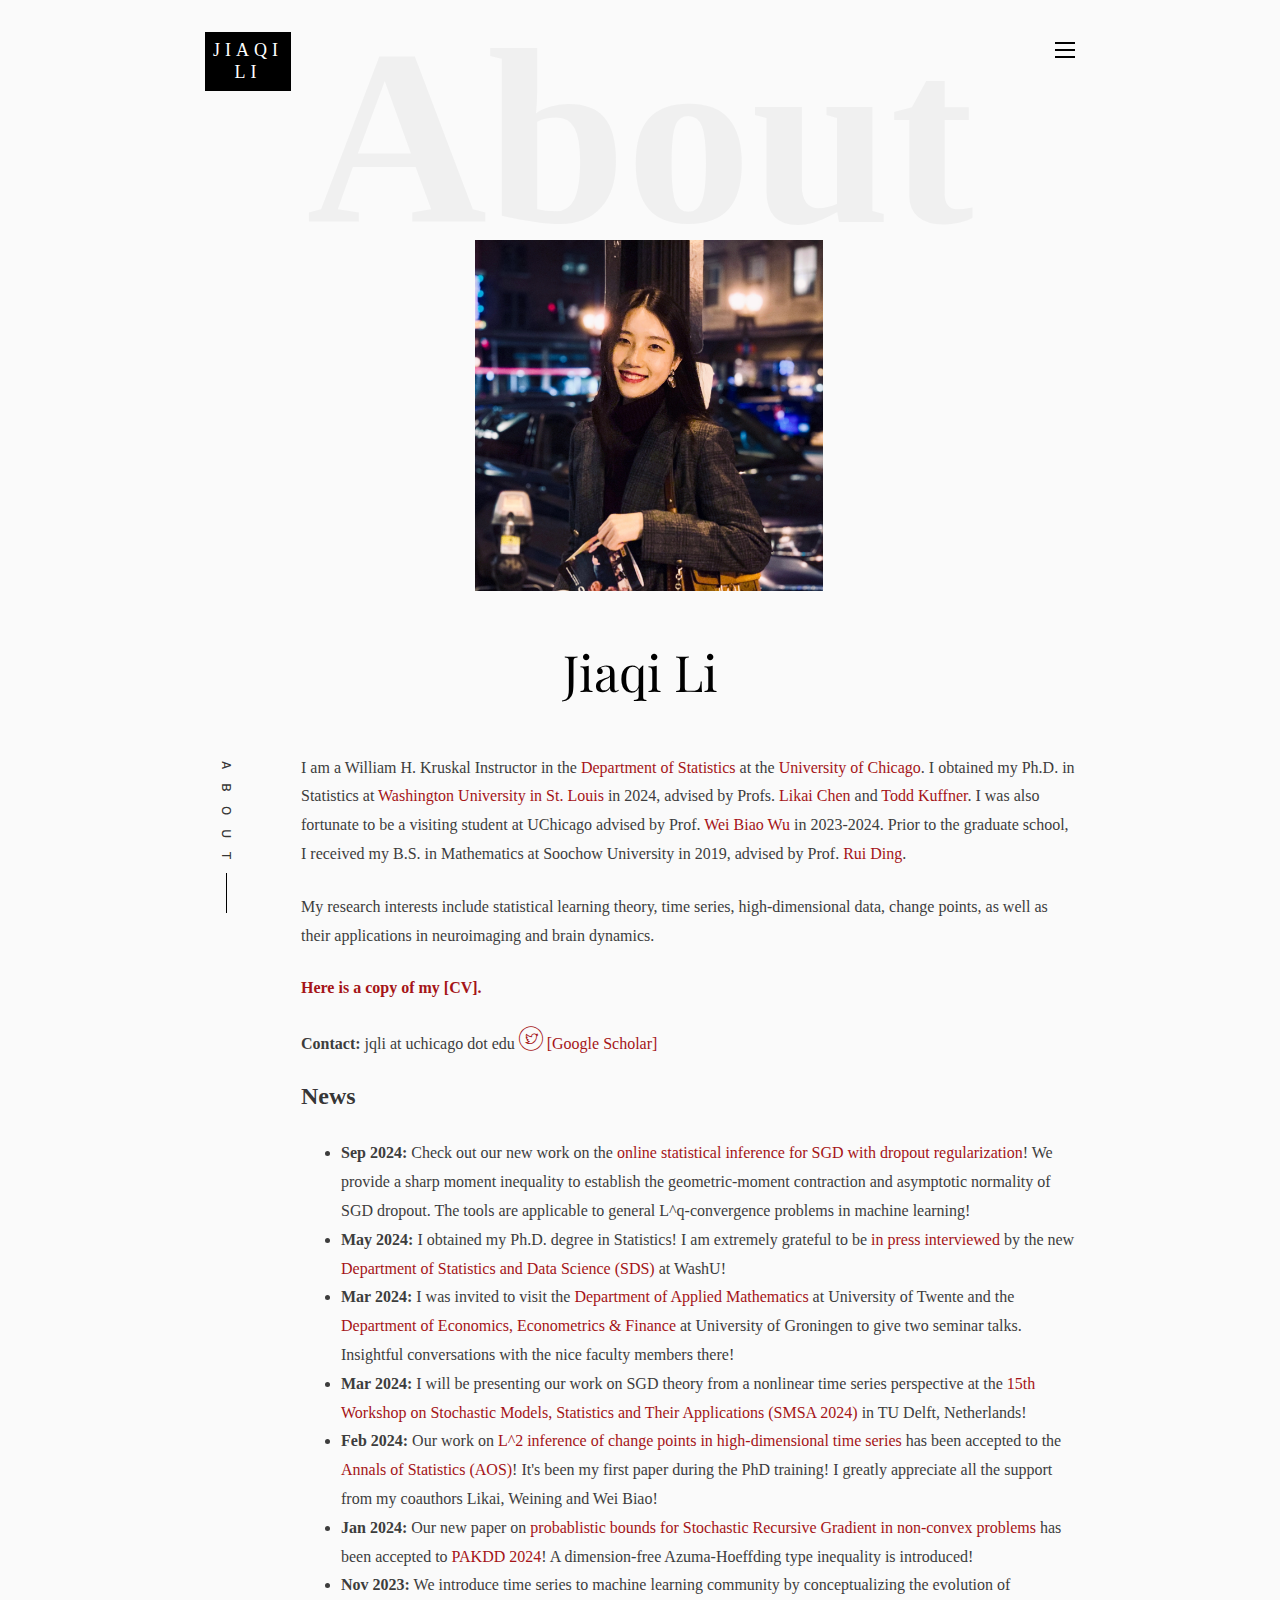
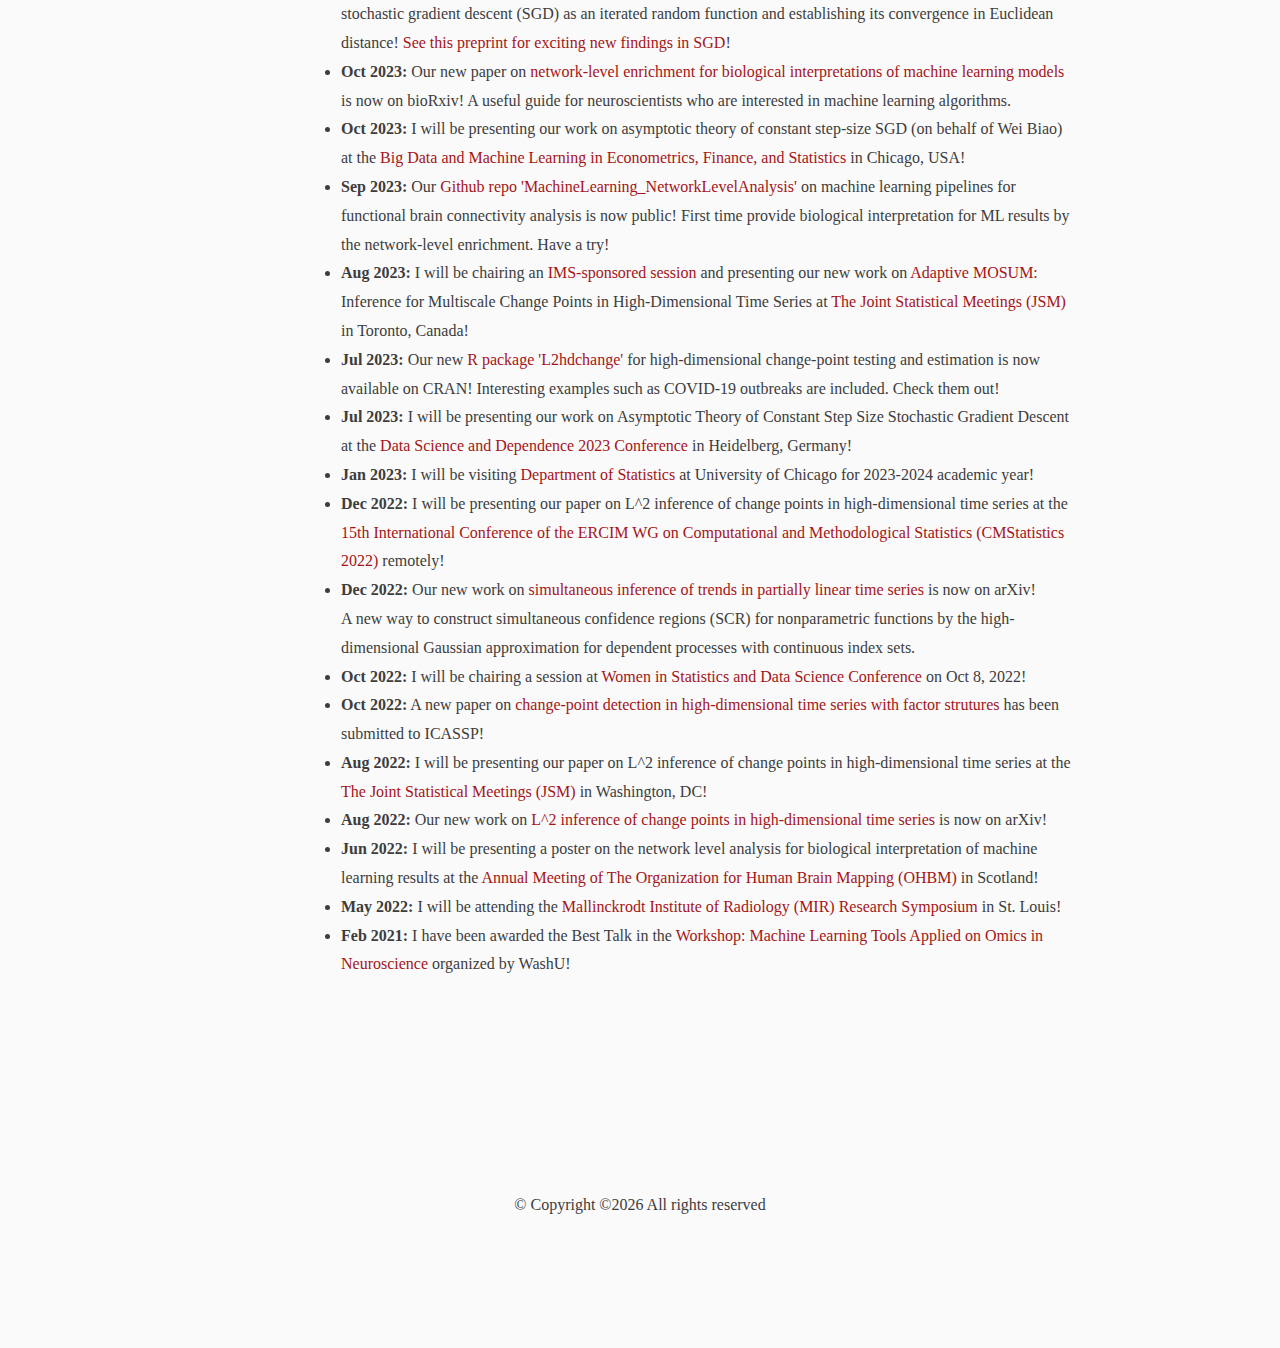
==== commit 38dc2702: "new paper.html" ====
--- a/index.html
+++ b/index.html
@@ -99,23 +99,23 @@
 								<div class="rotate">
 									<h2 class="heading">About</h2>
 								</div>
-								<p> I am a William H. Kruskal Instructor in the <a href="https://stat.uchicago.edu/">Department of Statistics</a> at the University of Chicago. I obtained my Ph.D. in Statistics at <a href="https://sds.wustl.edu/">Washington University in St. Louis</a> in 2024 advised by Profs. <a href="https://www.math.wustl.edu/~likai/">Likai Chen</a> and <a href="https://www.math.wustl.edu/~kuffner/">Todd Kuffner</a>. I was also fortunate to be a visiting student at UChicago advised by Prof. <a href="https://stat.uchicago.edu/people/profile/wei-biao-wu/">Wei Biao Wu</a> in 2023-2024. Prior to the graduate school, I received my B.S. in Mathematics at Soochow University in 2019 advised by Prof. <a href="http://math.suda.edu.cn/40/ce/c18193a409806/page.htm">Rui Ding</a>.</p>
+								<p> I am a William H. Kruskal Instructor in the <a href="https://stat.uchicago.edu/">Department of Statistics</a> at the <a href="https://www.uchicago.edu/en">University of Chicago</a>. I obtained my Ph.D. in Statistics at <a href="https://sds.wustl.edu/">Washington University in St. Louis</a> in 2024, advised by Profs. <a href="https://www.math.wustl.edu/~likai/">Likai Chen</a> and <a href="https://www.math.wustl.edu/~kuffner/">Todd Kuffner</a>. I was also fortunate to be a visiting student at UChicago advised by Prof. <a href="https://stat.uchicago.edu/people/profile/wei-biao-wu/">Wei Biao Wu</a> in 2023-2024. Prior to the graduate school, I received my B.S. in Mathematics at Soochow University in 2019, advised by Prof. <a href="http://math.suda.edu.cn/40/ce/c18193a409806/page.htm">Rui Ding</a>.</p>
 								
 								<p>My research interests include statistical learning theory, time series, high-dimensional data, change points, as well as their applications in neuroimaging and brain dynamics.</p>
 								
 								<!--<p><b><font color="#a51417">I am on the 2023-2024 academic job market! <a href="https://drive.google.com/file/d/13npfSYD5qkMMIxzbzjti22knHMFYpekO/view?usp=sharing">[CV]</a> <a href="https://drive.google.com/file/d/1ecm9pVHcduiVQlpTcj-AUVAwcXgzxMup/view?usp=sharing">[RS]</a></font></b></p> -->
 
-								<p><b><font color="#a51417">Here is a copy of my <a href="https://drive.google.com/file/d/1QO8EaOyReXJc2eXBwHR7rakdxSTAwYP7/view?usp=sharing">[CV]</a>. </font></b></p>
+								<p><b><font color="#a51417">Here is a copy of my <a href="https://drive.google.com/file/d/1MAHXI9wxO6pUj_rL2Ao2GRISCdVIZone/view?usp=sharing">[CV]</a>. </font></b></p>
 
   								<p><b>Contact:</b> jqli at uchicago dot edu <a class="colorlib-social-icons" href="https://twitter.com/Jiaqi97Li"><i class="icon-twitter3"></i></a> <a href="https://scholar.google.com/citations?user=QF4pOmwAAAAJ&hl=en">[Google Scholar]</a></p>
   								
   								<h3><b>News</b></h3>
 									<ul>
-										<li><b>Sep 2024:</b> Our work on <a href="https://arxiv.org/abs/2212.10359">simultaneous inference of partially linear time series</a> has been accepted to the <a href="https://onlinelibrary.wiley.com/journal/14679892">Journal of Time Series Analysis (JTSA)</a>! A new way to construct simultaneous confidence regions (SCR) for nonparametric functions by the high-dimensional Gaussian approximation for dependent processes with continuous index sets.
+										<li><b>Sep 2024:</b> Check out our new work on the <a href="https://arxiv.org/abs/2409.07434">online statistical inference for SGD with dropout regularization</a>! We provide a sharp moment inequality to establish the geometric-moment contraction and asymptotic normality of SGD dropout. The tools are applicable to general L^q-convergence problems in machine learning!
 										<li><b>May 2024:</b> I obtained my Ph.D. degree in Statistics! I am extremely grateful to be <a href="https://sds.wustl.edu/news/jiaqi-li-begin-her-career-william-h-kruskal-instructor-statistics-university-chicago">in press interviewed</a> by the new <a href="https://sds.wustl.edu/">Department of Statistics and Data Science (SDS)</a> at WashU!</li>
 										<li><b>Mar 2024:</b> I was invited to visit the <a href="https://sites.google.com/view/seminarsmds/home-page">Department of Applied Mathematics</a> at University of Twente and the <a href="https://www.rug.nl/research/eef/">Department of Economics, Econometrics & Finance</a> at University of Groningen to give two seminar talks. Insightful conversations with the nice faculty members there!</li>
 										<li><b>Mar 2024:</b> I will be presenting our work on SGD theory from a nonlinear time series perspective at the <a href="https://sites.google.com/view/smsa2024/">15th Workshop on Stochastic Models, Statistics and Their Applications (SMSA 2024)</a> in TU Delft, Netherlands!</li>
-										<li><b>Feb 2024:</b> Our work on <a href="https://arxiv.org/abs/2208.13074">L^2 inference of change points in high-dimensional time series</a> has been accepted to the <a href="https://imstat.org/journals-and-publications/annals-of-statistics/">Annals of Statistics (AOS)</a>! It's been my first paper during the PhD training! I greatly appreciate all the support from my coauthors Likai, Weining and Wei Biao!
+										<li><b>Feb 2024:</b> Our work on <a href="https://projecteuclid.org/journals/annals-of-statistics/volume-52/issue-2/%E2%84%932-inference-for-change-points-in-high-dimensional-time-series/10.1214/24-AOS2360.full">L^2 inference of change points in high-dimensional time series</a> has been accepted to the <a href="https://imstat.org/journals-and-publications/annals-of-statistics/">Annals of Statistics (AOS)</a>! It's been my first paper during the PhD training! I greatly appreciate all the support from my coauthors Likai, Weining and Wei Biao!
 										<li><b>Jan 2024:</b> Our new paper on <a href="https://link.springer.com/chapter/10.1007/978-981-97-2259-4_11">probablistic bounds for Stochastic Recursive Gradient in non-convex problems</a> has been accepted to <a href="https://pakdd2024.org/">PAKDD 2024</a>! A dimension-free Azuma-Hoeffding type inequality is introduced!
 										<li><b>Nov 2023:</b> We introduce time series to machine learning community by conceptualizing the evolution of stochastic gradient descent (SGD) as an iterated random function and establishing its convergence in Euclidean distance! <a href="https://drive.google.com/file/d/158mH_uiNkOjnBCYDXUWbYUyyr4UDR817/view?usp=sharing">See this preprint for exciting new findings in SGD</a>! 
 										<li><b>Oct 2023:</b> Our new paper on <a href="https://www.biorxiv.org/content/10.1101/2023.10.14.562358v1">network-level enrichment for biological interpretations of machine learning models</a> is now on bioRxiv! A useful guide for neuroscientists who are interested in machine learning algorithms.</li>
@@ -124,9 +124,9 @@
 										<li><b>Aug 2023:</b> I will be chairing an <a href="https://ww2.aievolution.com/JSMAnnual/index.cfm?do=ev.viewEv&ev=3060">IMS-sponsored session</a> and presenting our new work on <a href="https://ww2.aievolution.com/JSMAnnual/index.cfm?do=ev.viewEv&ev=3055">Adaptive MOSUM:</a> Inference for Multiscale Change Points in High-Dimensional Time Series at <a href="https://ww2.amstat.org/meetings/jsm/2023/">The Joint Statistical Meetings (JSM)</a> in Toronto, Canada!</li>
 										<li><b>Jul 2023:</b> Our new <a href="https://cran.r-project.org/web/packages/L2hdchange/">R package 'L2hdchange'</a> for high-dimensional change-point testing and estimation is now available on CRAN! Interesting examples such as COVID-19 outbreaks are included. Check them out!</li>
 										<li><b>Jul 2023:</b> I will be presenting our work on Asymptotic Theory of Constant Step Size Stochastic Gradient Descent at the <a href="https://stat.math.uni-heidelberg.de/datascience2023/index.html">Data Science and Dependence 2023 Conference</a> in Heidelberg, Germany!</li>
-										<li><b>Jan 2023:</b> I will be visiting the <a href="https://stat.uchicago.edu/">Department of Statistics</a> at the University of Chicago for 2023-2024 academic year!</li>
+										<li><b>Jan 2023:</b> I will be visiting <a href="https://stat.uchicago.edu/">Department of Statistics</a> at University of Chicago for 2023-2024 academic year!</li>
 										<li><b>Dec 2022:</b> I will be presenting our paper on L^2 inference of change points in high-dimensional time series at the <a href="http://www.cmstatistics.org/CMStatistics2022/">15th International Conference of the ERCIM WG on Computational and Methodological Statistics (CMStatistics 2022)</a> remotely!</li>
-										<li><b>Dec 2022:</b> Our new work on <a href="https://arxiv.org/abs/2212.10359">simultaneous inference of trends in partially linear time series</a> is now on arXiv!</li>
+										<li><b>Dec 2022:</b> Our new work on <a href="https://arxiv.org/abs/2212.10359">simultaneous inference of trends in partially linear time series</a> is now on arXiv!</li> A new way to construct simultaneous confidence regions (SCR) for nonparametric functions by the high-dimensional Gaussian approximation for dependent processes with continuous index sets.
 										<li><b>Oct 2022:</b> I will be chairing a session at <a href="https://ww2.amstat.org/meetings/wsds/2022/">Women in Statistics and Data Science Conference</a> on Oct 8, 2022!</li>
 										<li><b>Oct 2022:</b> A new paper on <a href="https://drive.google.com/file/d/1s4j0N3C0uhy-BPNg4ZkqmdHNwCSccaYa/view?usp=sharing">change-point detection in high-dimensional time series with factor strutures</a> has been submitted to ICASSP!</li>
 										<li><b>Aug 2022:</b> I will be presenting our paper on L^2 inference of change points in high-dimensional time series at the <a href="https://ww2.amstat.org/meetings/jsm/2022/">The Joint Statistical Meetings (JSM)</a> in Washington, DC!</li>
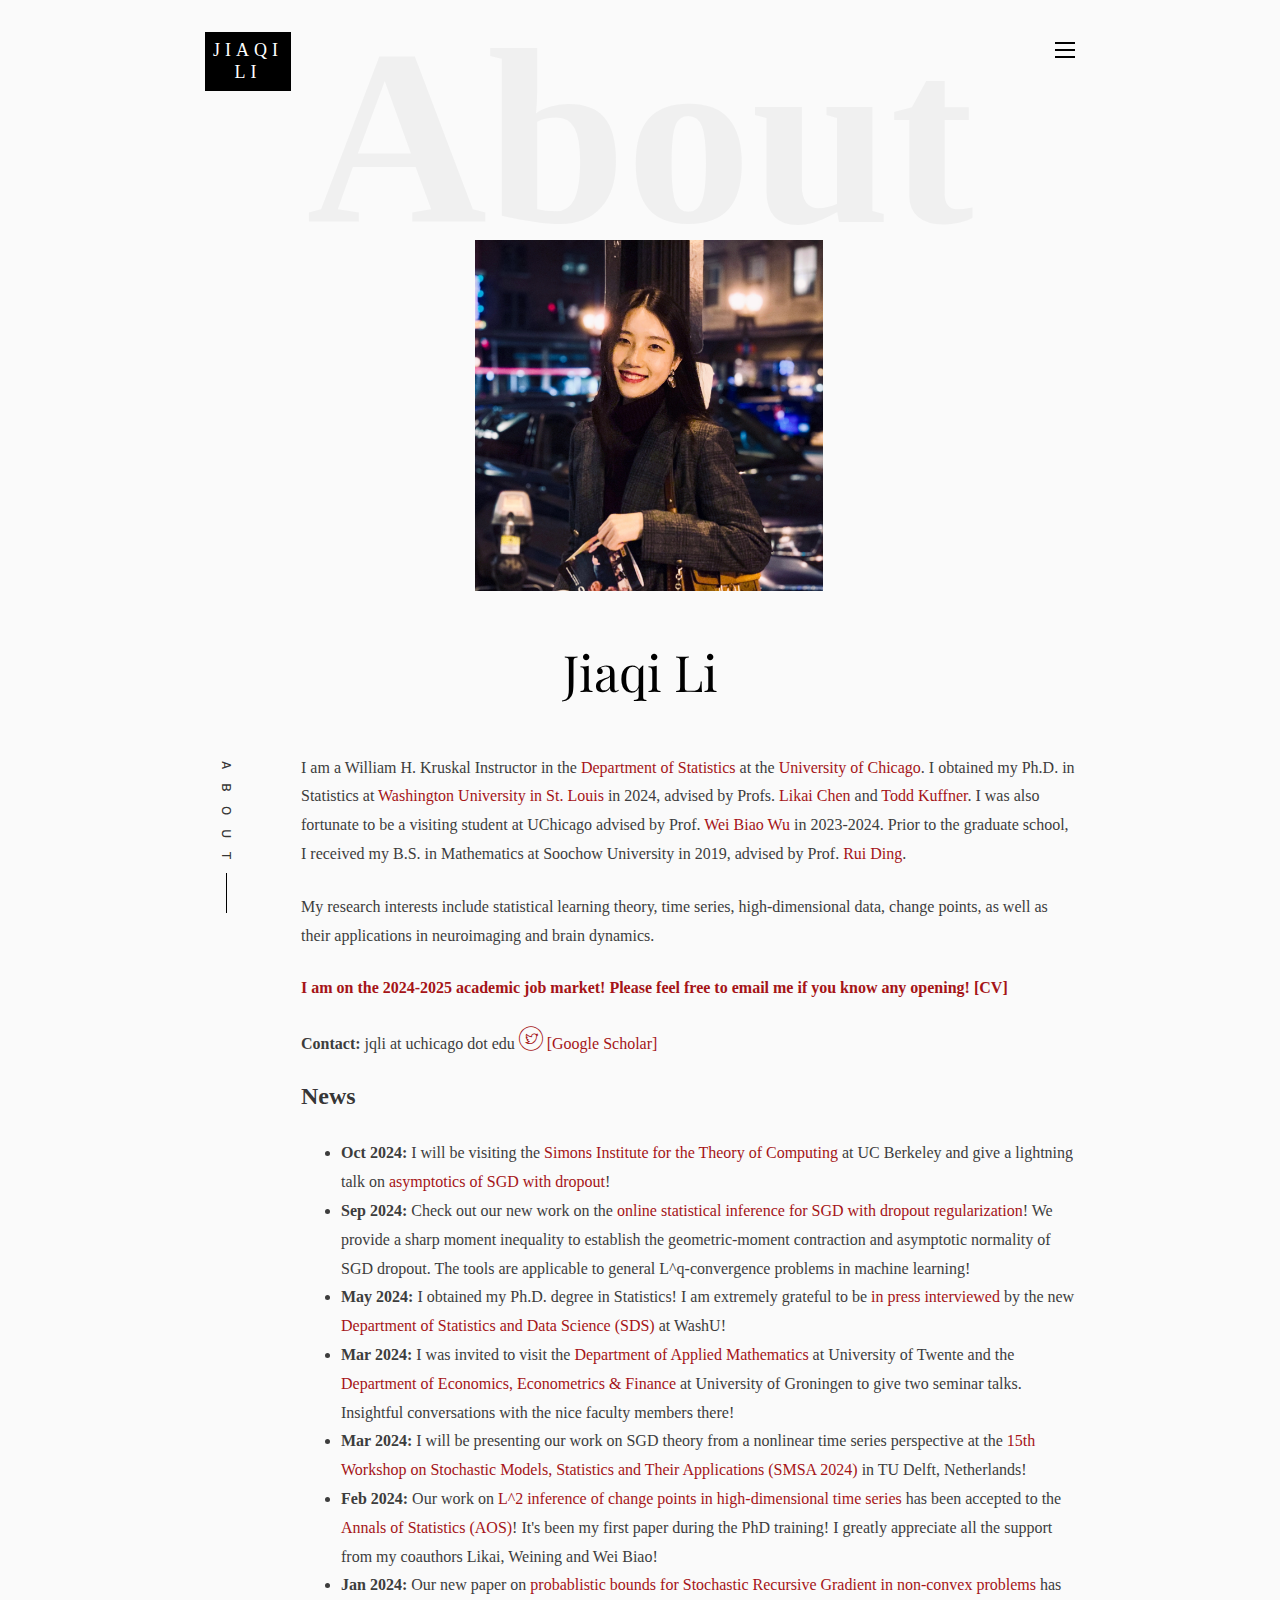
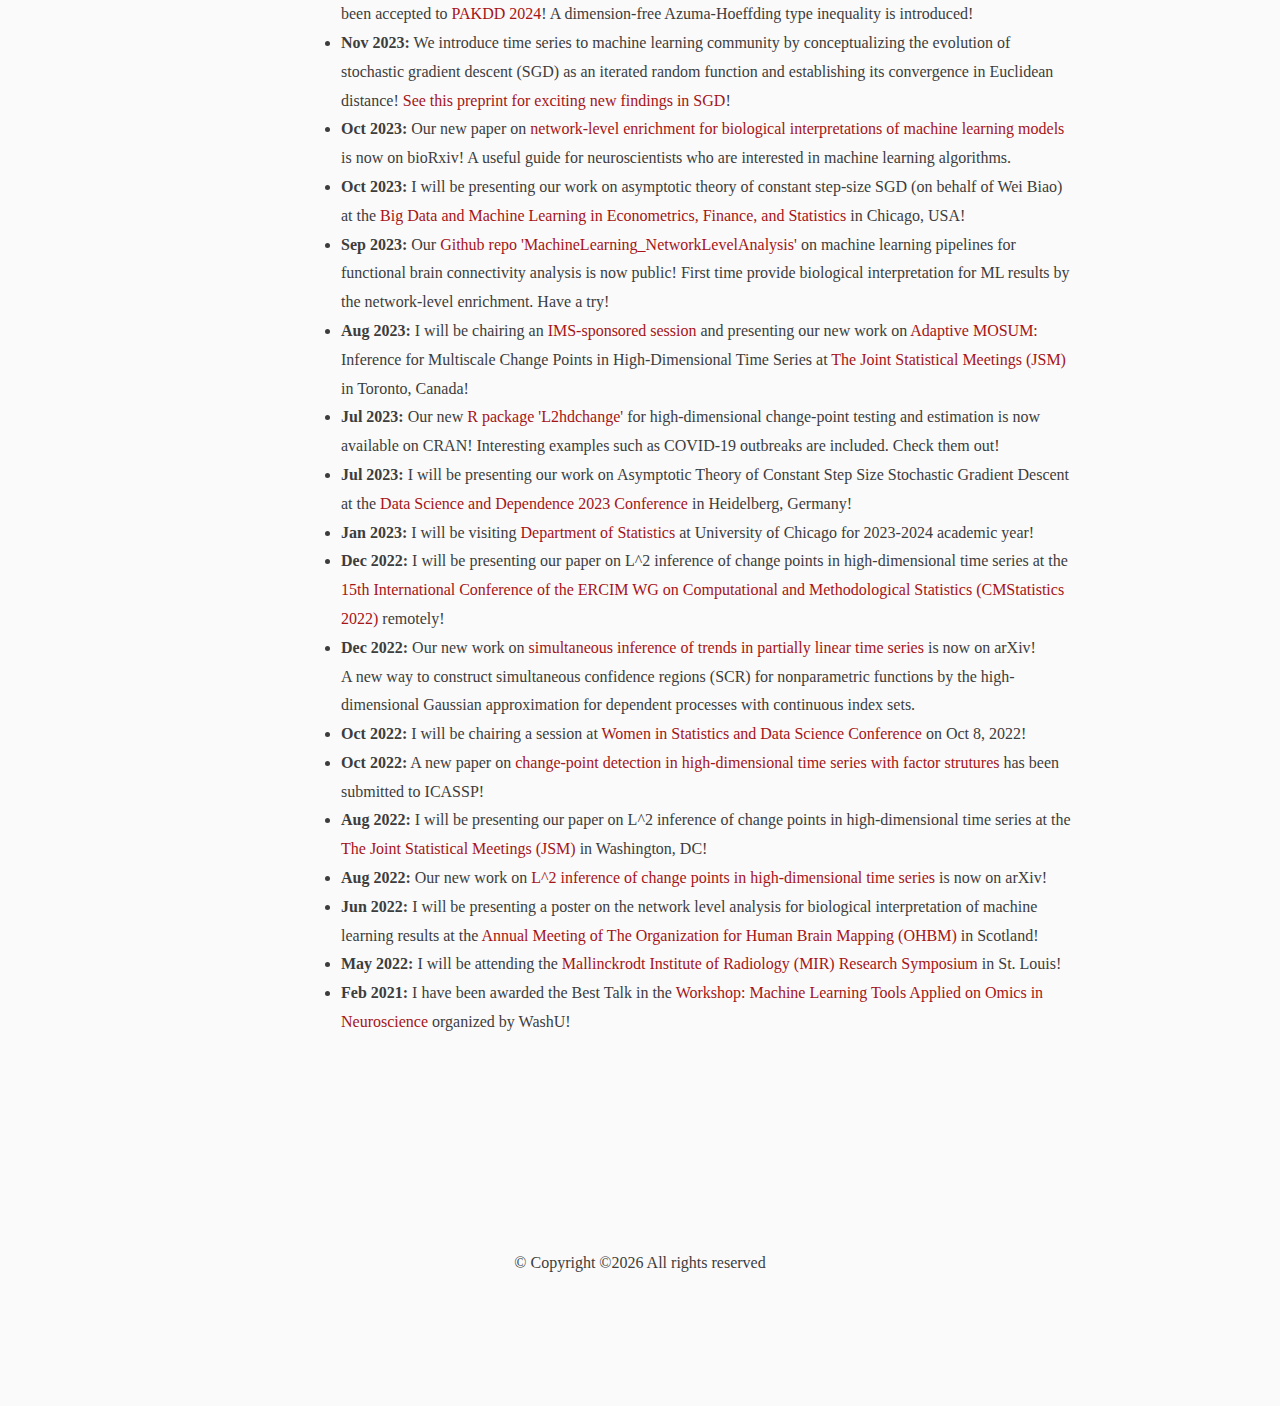
==== commit d1a4bccf: "Update index.html" ====
--- a/index.html
+++ b/index.html
@@ -102,15 +102,18 @@
 								<p> I am a William H. Kruskal Instructor in the <a href="https://stat.uchicago.edu/">Department of Statistics</a> at the <a href="https://www.uchicago.edu/en">University of Chicago</a>. I obtained my Ph.D. in Statistics at <a href="https://sds.wustl.edu/">Washington University in St. Louis</a> in 2024, advised by Profs. <a href="https://www.math.wustl.edu/~likai/">Likai Chen</a> and <a href="https://www.math.wustl.edu/~kuffner/">Todd Kuffner</a>. I was also fortunate to be a visiting student at UChicago advised by Prof. <a href="https://stat.uchicago.edu/people/profile/wei-biao-wu/">Wei Biao Wu</a> in 2023-2024. Prior to the graduate school, I received my B.S. in Mathematics at Soochow University in 2019, advised by Prof. <a href="http://math.suda.edu.cn/40/ce/c18193a409806/page.htm">Rui Ding</a>.</p>
 								
 								<p>My research interests include statistical learning theory, time series, high-dimensional data, change points, as well as their applications in neuroimaging and brain dynamics.</p>
+
+								<p><b><font color="#a51417">I am on the 2024-2025 academic job market! Please feel free to email me if you know any opening! <a href="https://drive.google.com/file/d/10q5mRu_aipzMniuj_gCM5IBZg31sCyeN/view?usp=sharing">[CV]</a></font></b></p>
 								
-								<!--<p><b><font color="#a51417">I am on the 2023-2024 academic job market! <a href="https://drive.google.com/file/d/13npfSYD5qkMMIxzbzjti22knHMFYpekO/view?usp=sharing">[CV]</a> <a href="https://drive.google.com/file/d/1ecm9pVHcduiVQlpTcj-AUVAwcXgzxMup/view?usp=sharing">[RS]</a></font></b></p> -->
+								<!--<p><b><font color="#a51417">I am on the 2024-2025 academic job market! <a href="https://drive.google.com/file/d/10q5mRu_aipzMniuj_gCM5IBZg31sCyeN/view?usp=sharing">[CV]</a> <a href="https://drive.google.com/file/d/1ecm9pVHcduiVQlpTcj-AUVAwcXgzxMup/view?usp=sharing">[RS]</a></font></b></p> -->
 
-								<p><b><font color="#a51417">Here is a copy of my <a href="https://drive.google.com/file/d/1MAHXI9wxO6pUj_rL2Ao2GRISCdVIZone/view?usp=sharing">[CV]</a>. </font></b></p>
+								<!--<p><b><font color="#a51417">Here is a copy of my <a href="https://drive.google.com/file/d/1MAHXI9wxO6pUj_rL2Ao2GRISCdVIZone/view?usp=sharing">[CV]</a>. </font></b></p> -->
 
   								<p><b>Contact:</b> jqli at uchicago dot edu <a class="colorlib-social-icons" href="https://twitter.com/Jiaqi97Li"><i class="icon-twitter3"></i></a> <a href="https://scholar.google.com/citations?user=QF4pOmwAAAAJ&hl=en">[Google Scholar]</a></p>
   								
   								<h3><b>News</b></h3>
 									<ul>
+										<li><b>Oct 2024:</b> I will be visiting the <a href="https://simons.berkeley.edu/homepage">Simons Institute for the Theory of Computing </a> at UC Berkeley and give a lightning talk on <a href="https://arxiv.org/abs/2409.07434">asymptotics of SGD with dropout</a>!</li>
 										<li><b>Sep 2024:</b> Check out our new work on the <a href="https://arxiv.org/abs/2409.07434">online statistical inference for SGD with dropout regularization</a>! We provide a sharp moment inequality to establish the geometric-moment contraction and asymptotic normality of SGD dropout. The tools are applicable to general L^q-convergence problems in machine learning!
 										<li><b>May 2024:</b> I obtained my Ph.D. degree in Statistics! I am extremely grateful to be <a href="https://sds.wustl.edu/news/jiaqi-li-begin-her-career-william-h-kruskal-instructor-statistics-university-chicago">in press interviewed</a> by the new <a href="https://sds.wustl.edu/">Department of Statistics and Data Science (SDS)</a> at WashU!</li>
 										<li><b>Mar 2024:</b> I was invited to visit the <a href="https://sites.google.com/view/seminarsmds/home-page">Department of Applied Mathematics</a> at University of Twente and the <a href="https://www.rug.nl/research/eef/">Department of Economics, Econometrics & Finance</a> at University of Groningen to give two seminar talks. Insightful conversations with the nice faculty members there!</li>
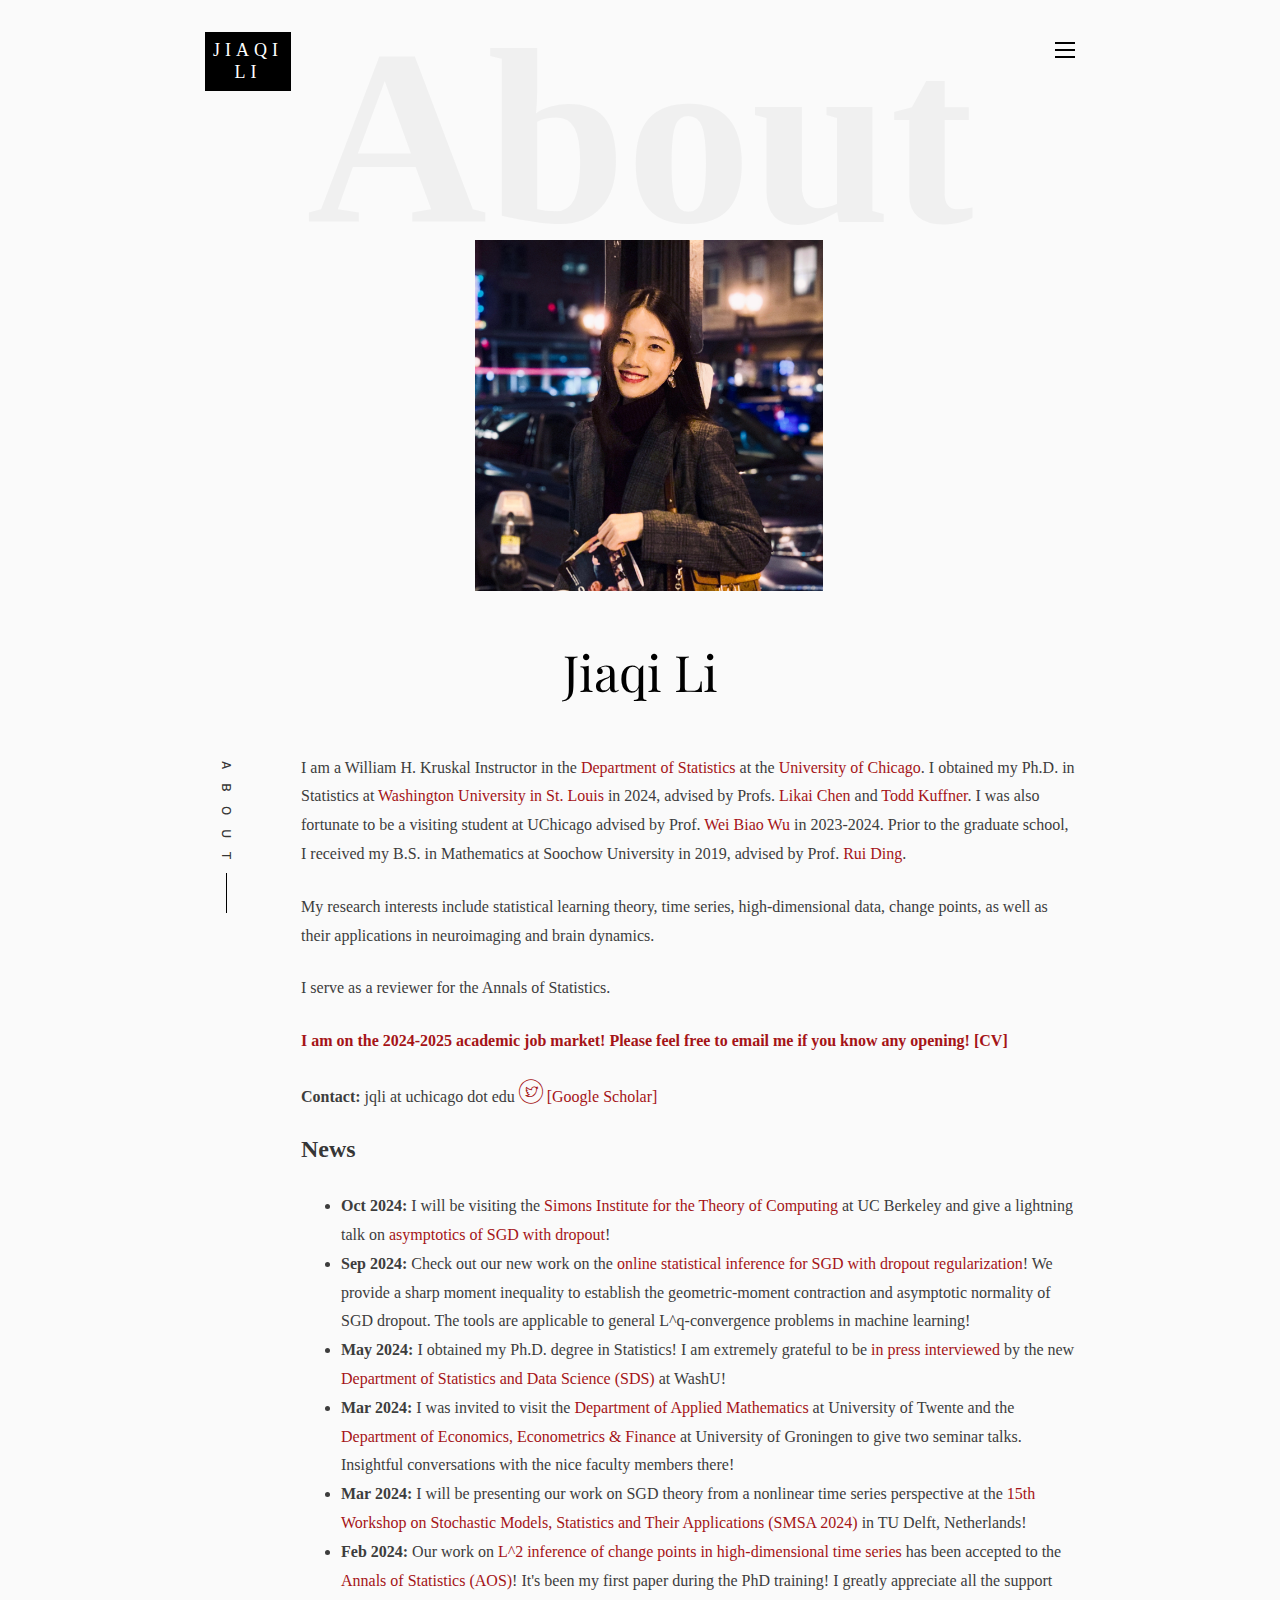
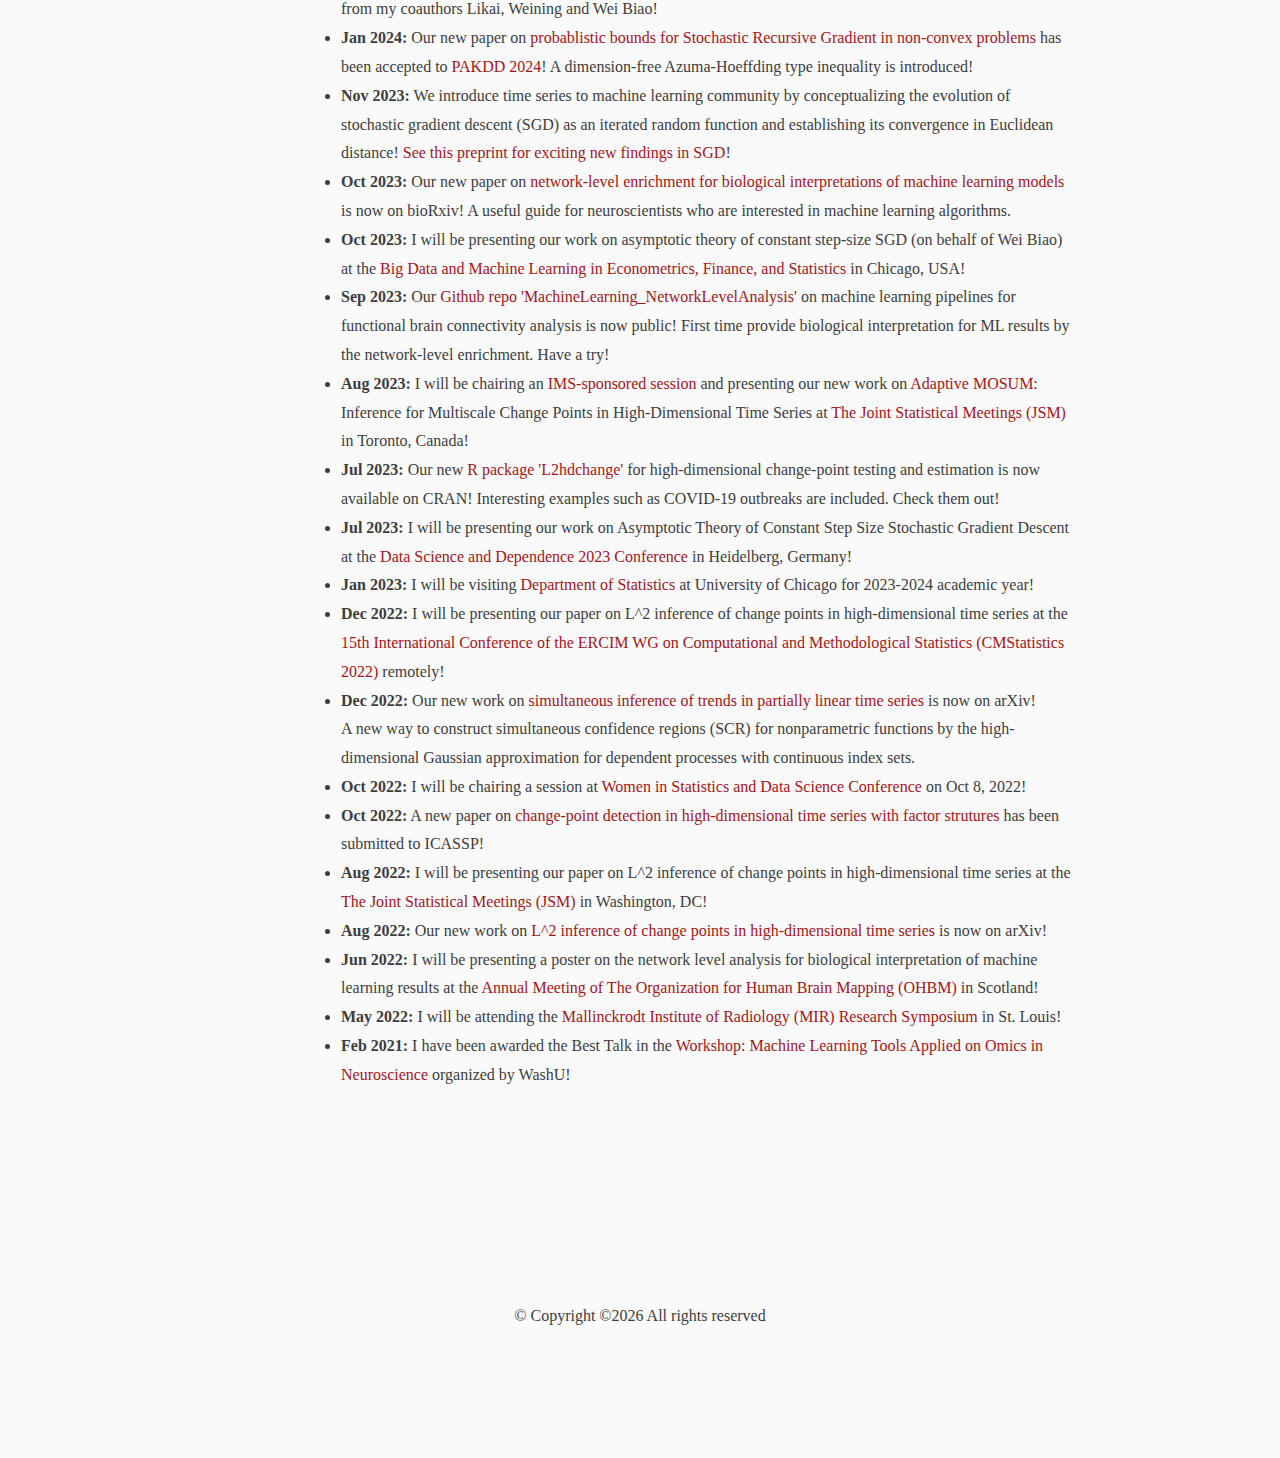
==== commit 655a7169: "Update index.html" ====
--- a/index.html
+++ b/index.html
@@ -103,7 +103,9 @@
 								
 								<p>My research interests include statistical learning theory, time series, high-dimensional data, change points, as well as their applications in neuroimaging and brain dynamics.</p>
 
-								<p><b><font color="#a51417">I am on the 2024-2025 academic job market! Please feel free to email me if you know any opening! <a href="https://drive.google.com/file/d/10q5mRu_aipzMniuj_gCM5IBZg31sCyeN/view?usp=sharing">[CV]</a></font></b></p>
+								<p>I serve as a reviewer for the Annals of Statistics.</p>
+
+								<p><b><font color="#a51417">I am on the 2024-2025 academic job market! Please feel free to email me if you know any opening! <a href="https://drive.google.com/file/d/1RJlaT1UbFjnMmkxYTMLSoBLUk08yjouo/view?usp=sharing">[CV]</a></font></b></p>
 								
 								<!--<p><b><font color="#a51417">I am on the 2024-2025 academic job market! <a href="https://drive.google.com/file/d/10q5mRu_aipzMniuj_gCM5IBZg31sCyeN/view?usp=sharing">[CV]</a> <a href="https://drive.google.com/file/d/1ecm9pVHcduiVQlpTcj-AUVAwcXgzxMup/view?usp=sharing">[RS]</a></font></b></p> -->
 
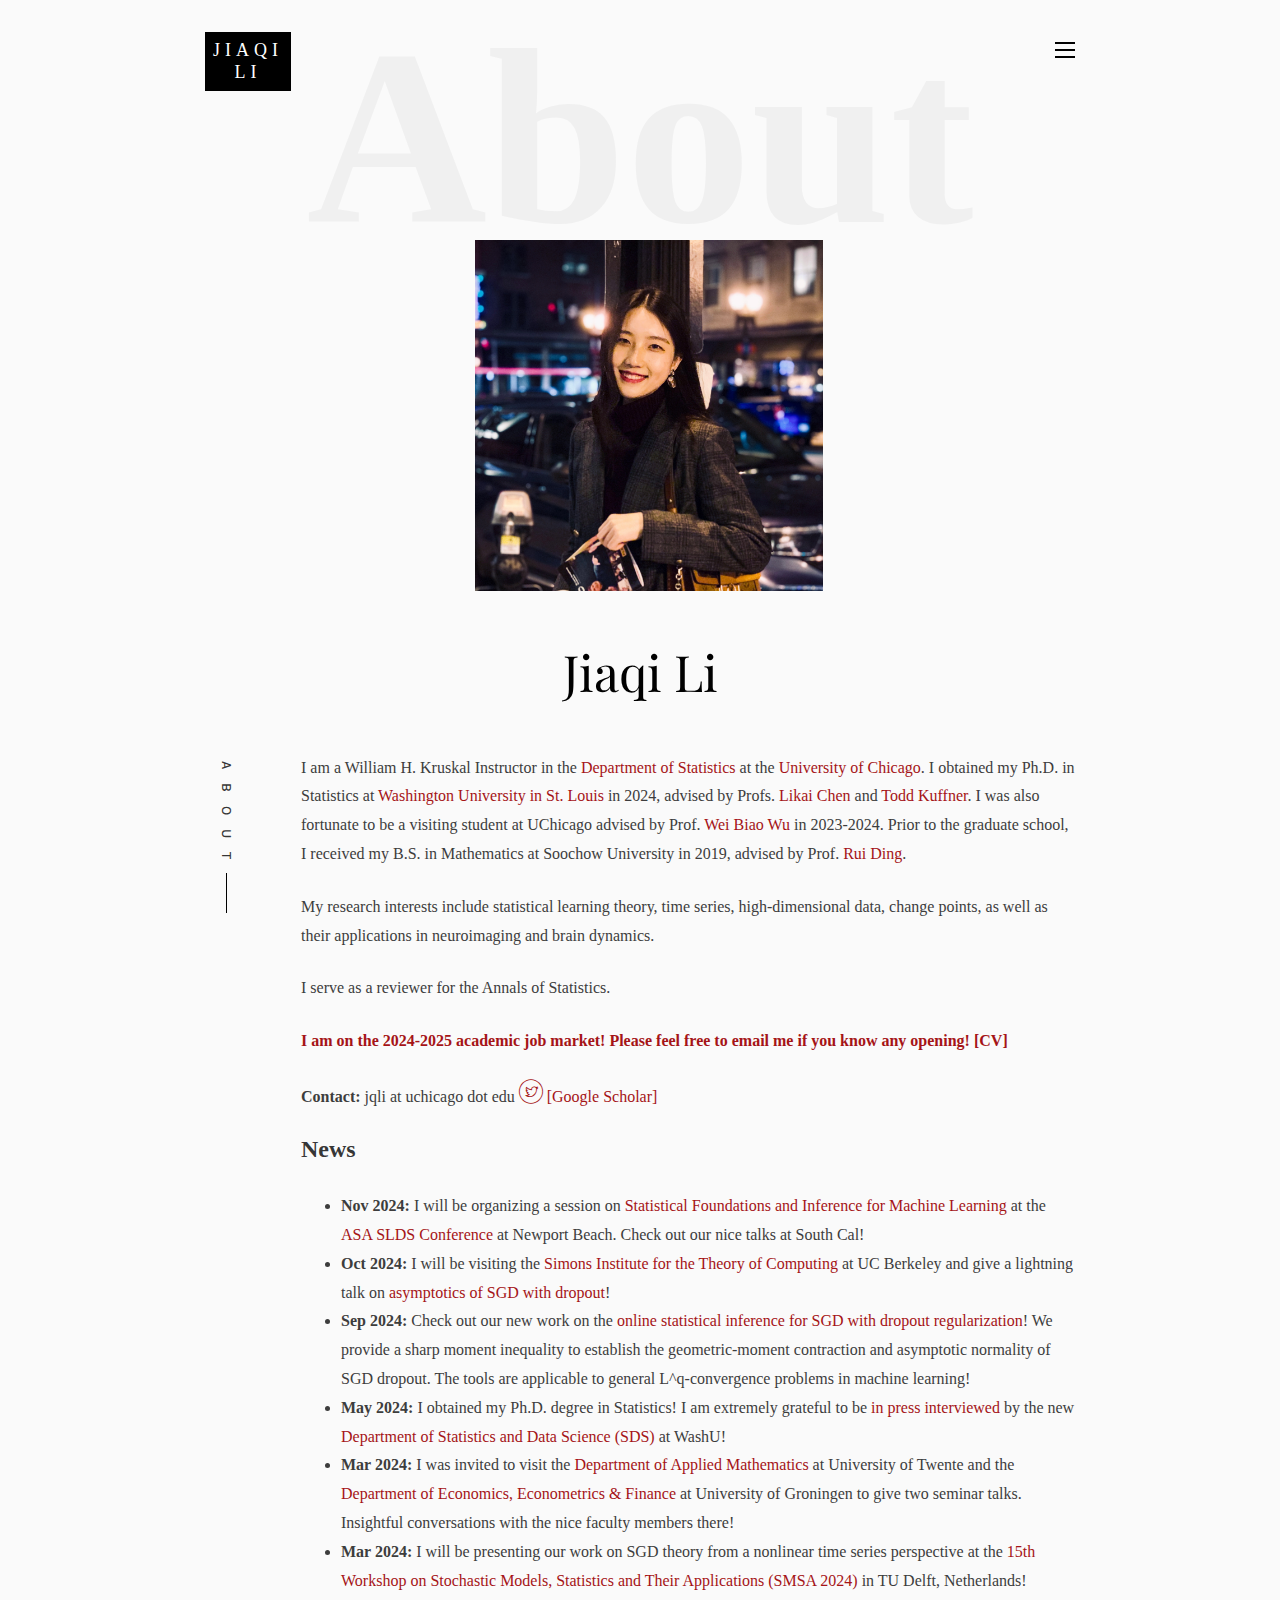
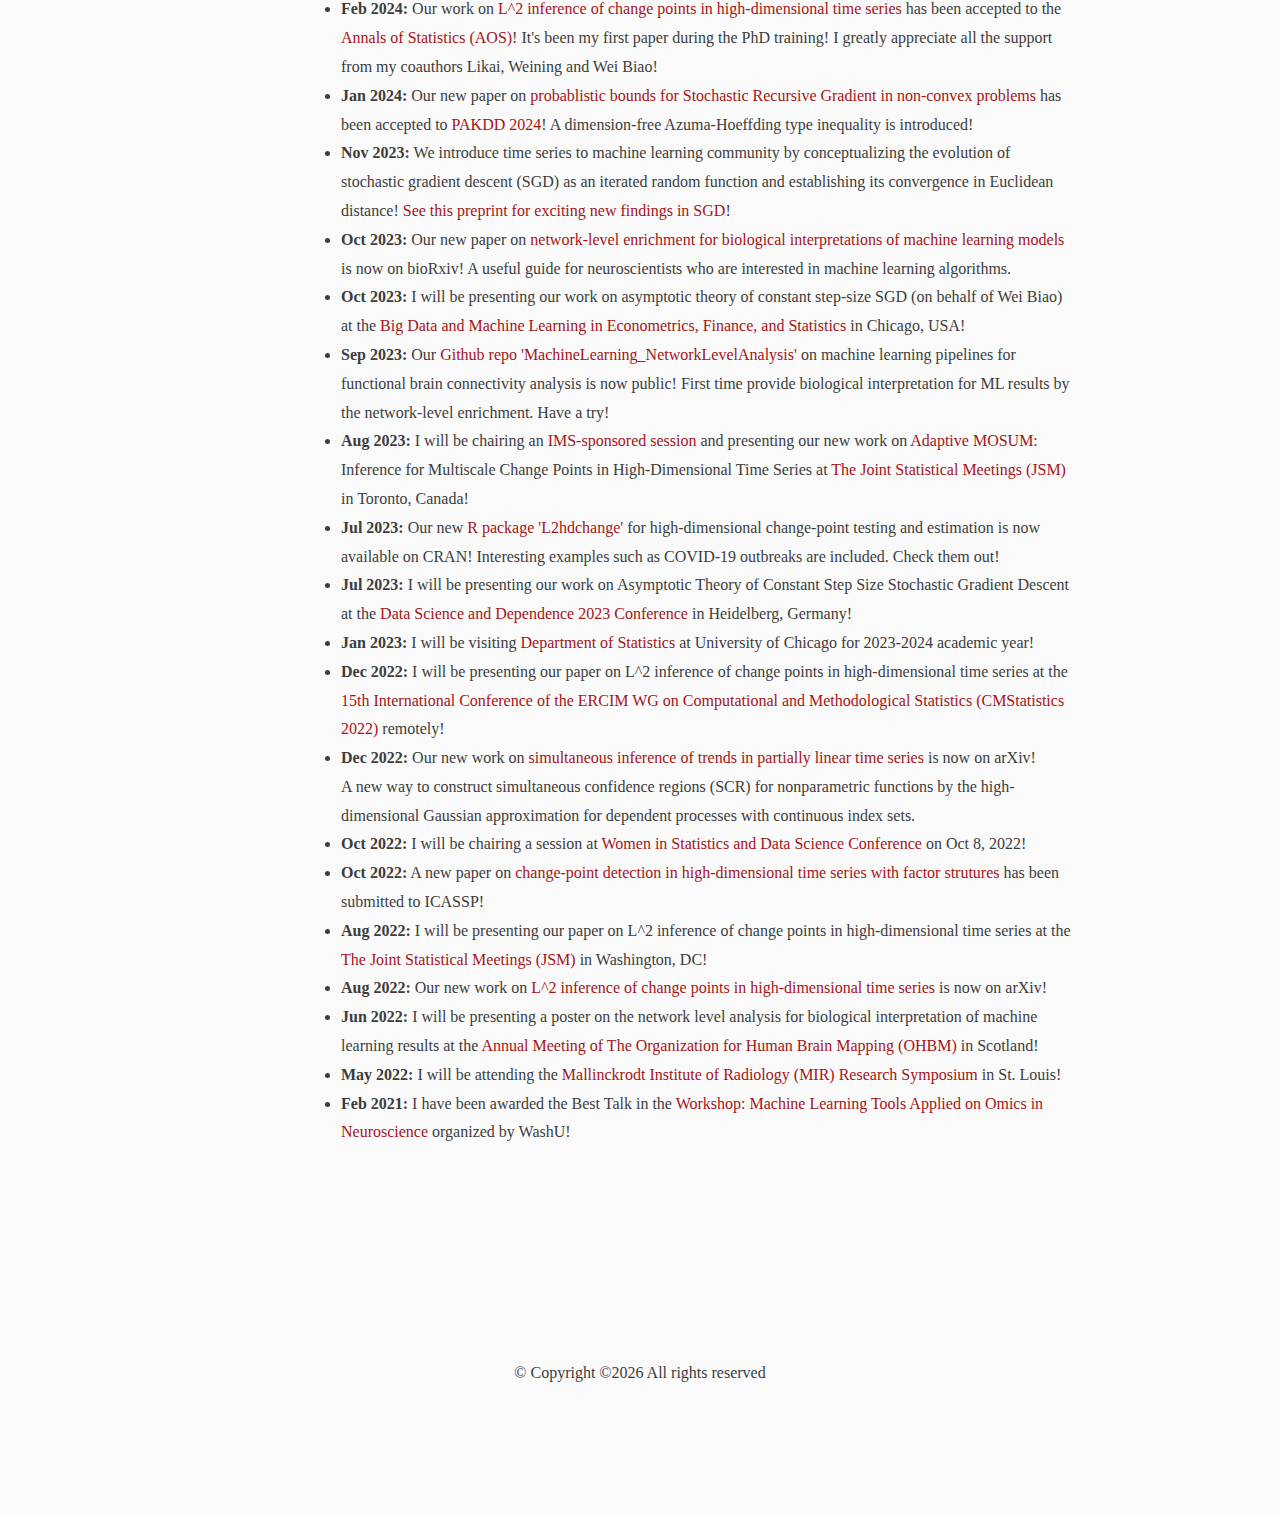
==== commit 4a45e156: "Update index.html" ====
--- a/index.html
+++ b/index.html
@@ -115,7 +115,8 @@
   								
   								<h3><b>News</b></h3>
 									<ul>
-										<li><b>Oct 2024:</b> I will be visiting the <a href="https://simons.berkeley.edu/homepage">Simons Institute for the Theory of Computing </a> at UC Berkeley and give a lightning talk on <a href="https://arxiv.org/abs/2409.07434">asymptotics of SGD with dropout</a>!</li>
+										<li><b>Nov 2024:</b> I will be organizing a session on <a href="https://sites.google.com/view/slds2024/menu/program?authuser=0">Statistical Foundations and Inference for Machine Learning </a> at the <a href="https://sites.google.com/view/slds2024/menu?authuser=0">ASA SLDS Conference</a> at Newport Beach. Check out our nice talks at South Cal</a>!</li>
+										<li><b>Oct 2024:</b> I will be visiting the <a href="https://simons.berkeley.edu/homepage">Simons Institute for the Theory of Computing</a> at UC Berkeley and give a lightning talk on <a href="https://arxiv.org/abs/2409.07434">asymptotics of SGD with dropout</a>!</li>
 										<li><b>Sep 2024:</b> Check out our new work on the <a href="https://arxiv.org/abs/2409.07434">online statistical inference for SGD with dropout regularization</a>! We provide a sharp moment inequality to establish the geometric-moment contraction and asymptotic normality of SGD dropout. The tools are applicable to general L^q-convergence problems in machine learning!
 										<li><b>May 2024:</b> I obtained my Ph.D. degree in Statistics! I am extremely grateful to be <a href="https://sds.wustl.edu/news/jiaqi-li-begin-her-career-william-h-kruskal-instructor-statistics-university-chicago">in press interviewed</a> by the new <a href="https://sds.wustl.edu/">Department of Statistics and Data Science (SDS)</a> at WashU!</li>
 										<li><b>Mar 2024:</b> I was invited to visit the <a href="https://sites.google.com/view/seminarsmds/home-page">Department of Applied Mathematics</a> at University of Twente and the <a href="https://www.rug.nl/research/eef/">Department of Economics, Econometrics & Finance</a> at University of Groningen to give two seminar talks. Insightful conversations with the nice faculty members there!</li>
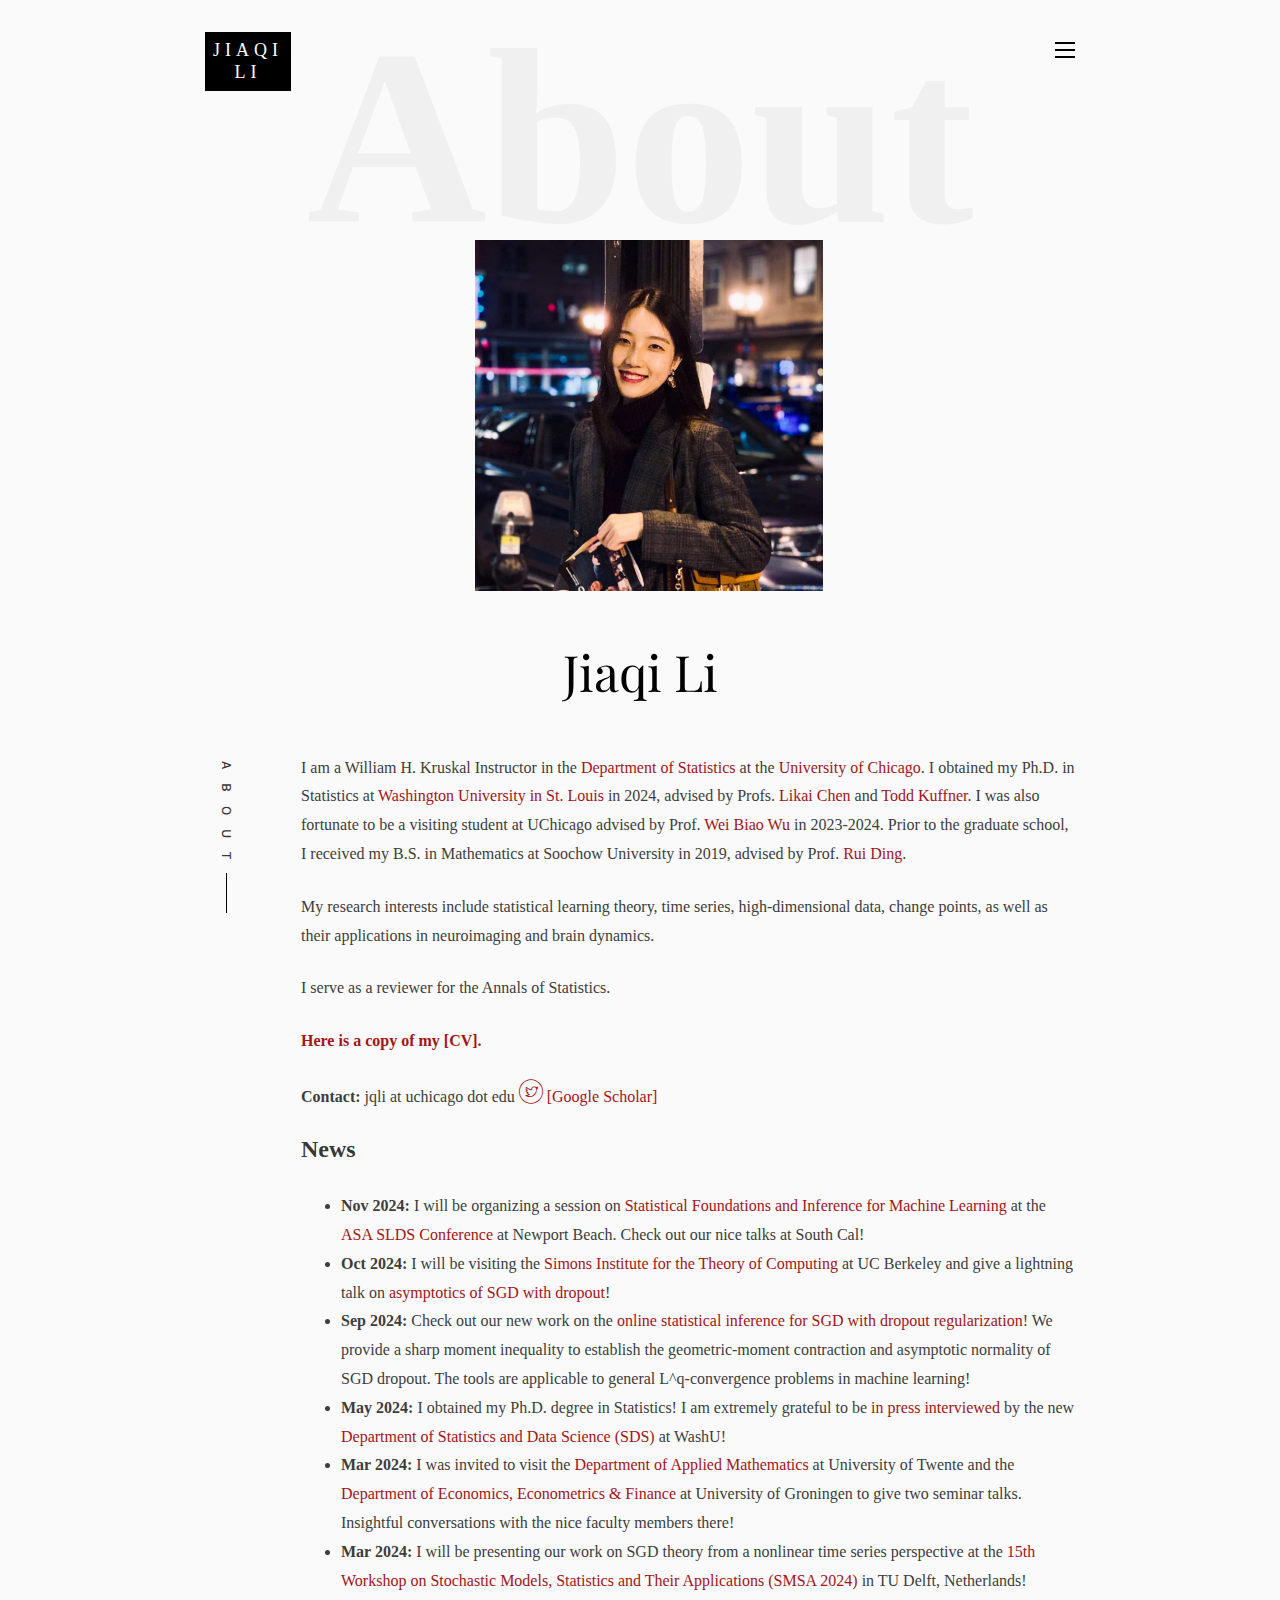
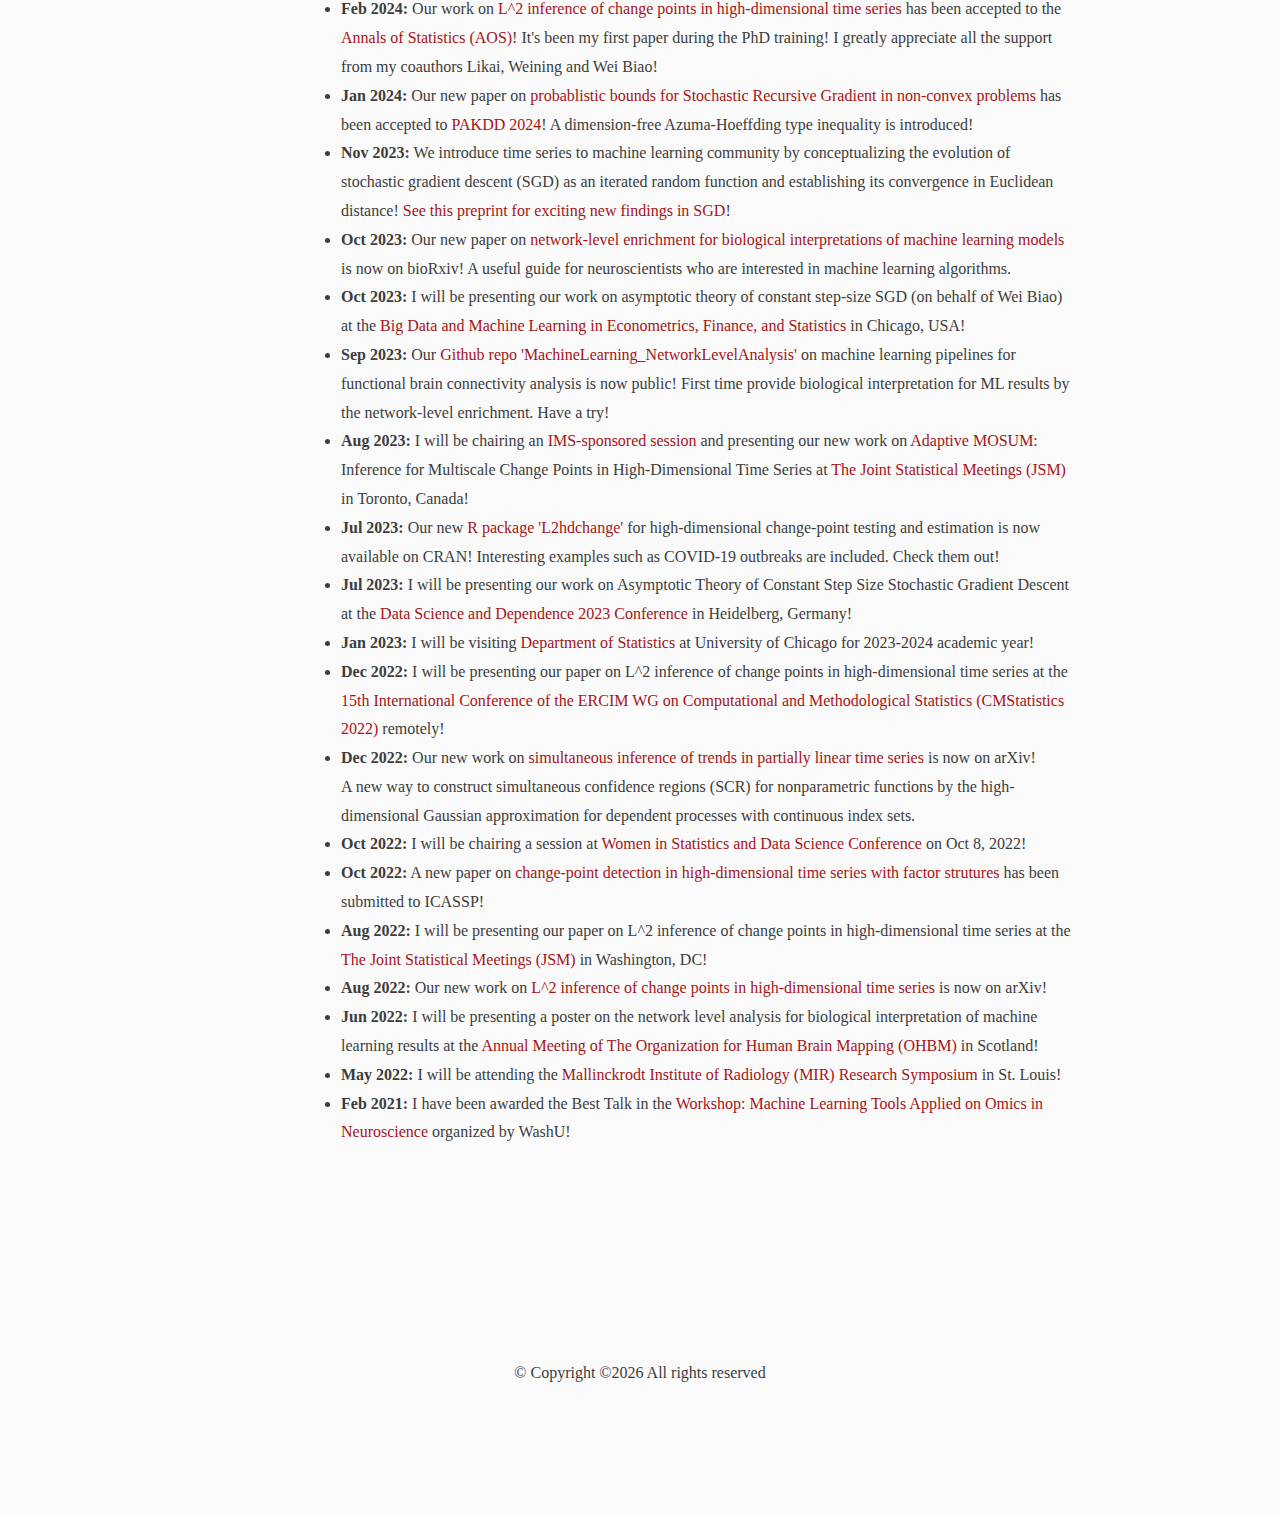
==== commit 018c56b8: "Update index.html" ====
--- a/index.html
+++ b/index.html
@@ -105,11 +105,11 @@
 
 								<p>I serve as a reviewer for the Annals of Statistics.</p>
 
-								<p><b><font color="#a51417">I am on the 2024-2025 academic job market! Please feel free to email me if you know any opening! <a href="https://drive.google.com/file/d/1RJlaT1UbFjnMmkxYTMLSoBLUk08yjouo/view?usp=sharing">[CV]</a></font></b></p>
+								<!--<p><b><font color="#a51417">I am on the 2024-2025 academic job market! Please feel free to email me if you know any opening! <a href="https://drive.google.com/file/d/1DlrCfzo-xptWnc3d-aU3coNRJy1NHvmo/view?usp=sharing">[CV]</a></font></b></p> -->
 								
 								<!--<p><b><font color="#a51417">I am on the 2024-2025 academic job market! <a href="https://drive.google.com/file/d/10q5mRu_aipzMniuj_gCM5IBZg31sCyeN/view?usp=sharing">[CV]</a> <a href="https://drive.google.com/file/d/1ecm9pVHcduiVQlpTcj-AUVAwcXgzxMup/view?usp=sharing">[RS]</a></font></b></p> -->
 
-								<!--<p><b><font color="#a51417">Here is a copy of my <a href="https://drive.google.com/file/d/1MAHXI9wxO6pUj_rL2Ao2GRISCdVIZone/view?usp=sharing">[CV]</a>. </font></b></p> -->
+								<p><b><font color="#a51417">Here is a copy of my <a href="https://drive.google.com/file/d/1DlrCfzo-xptWnc3d-aU3coNRJy1NHvmo/view?usp=sharing">[CV]</a>. </font></b></p>
 
   								<p><b>Contact:</b> jqli at uchicago dot edu <a class="colorlib-social-icons" href="https://twitter.com/Jiaqi97Li"><i class="icon-twitter3"></i></a> <a href="https://scholar.google.com/citations?user=QF4pOmwAAAAJ&hl=en">[Google Scholar]</a></p>
   								
